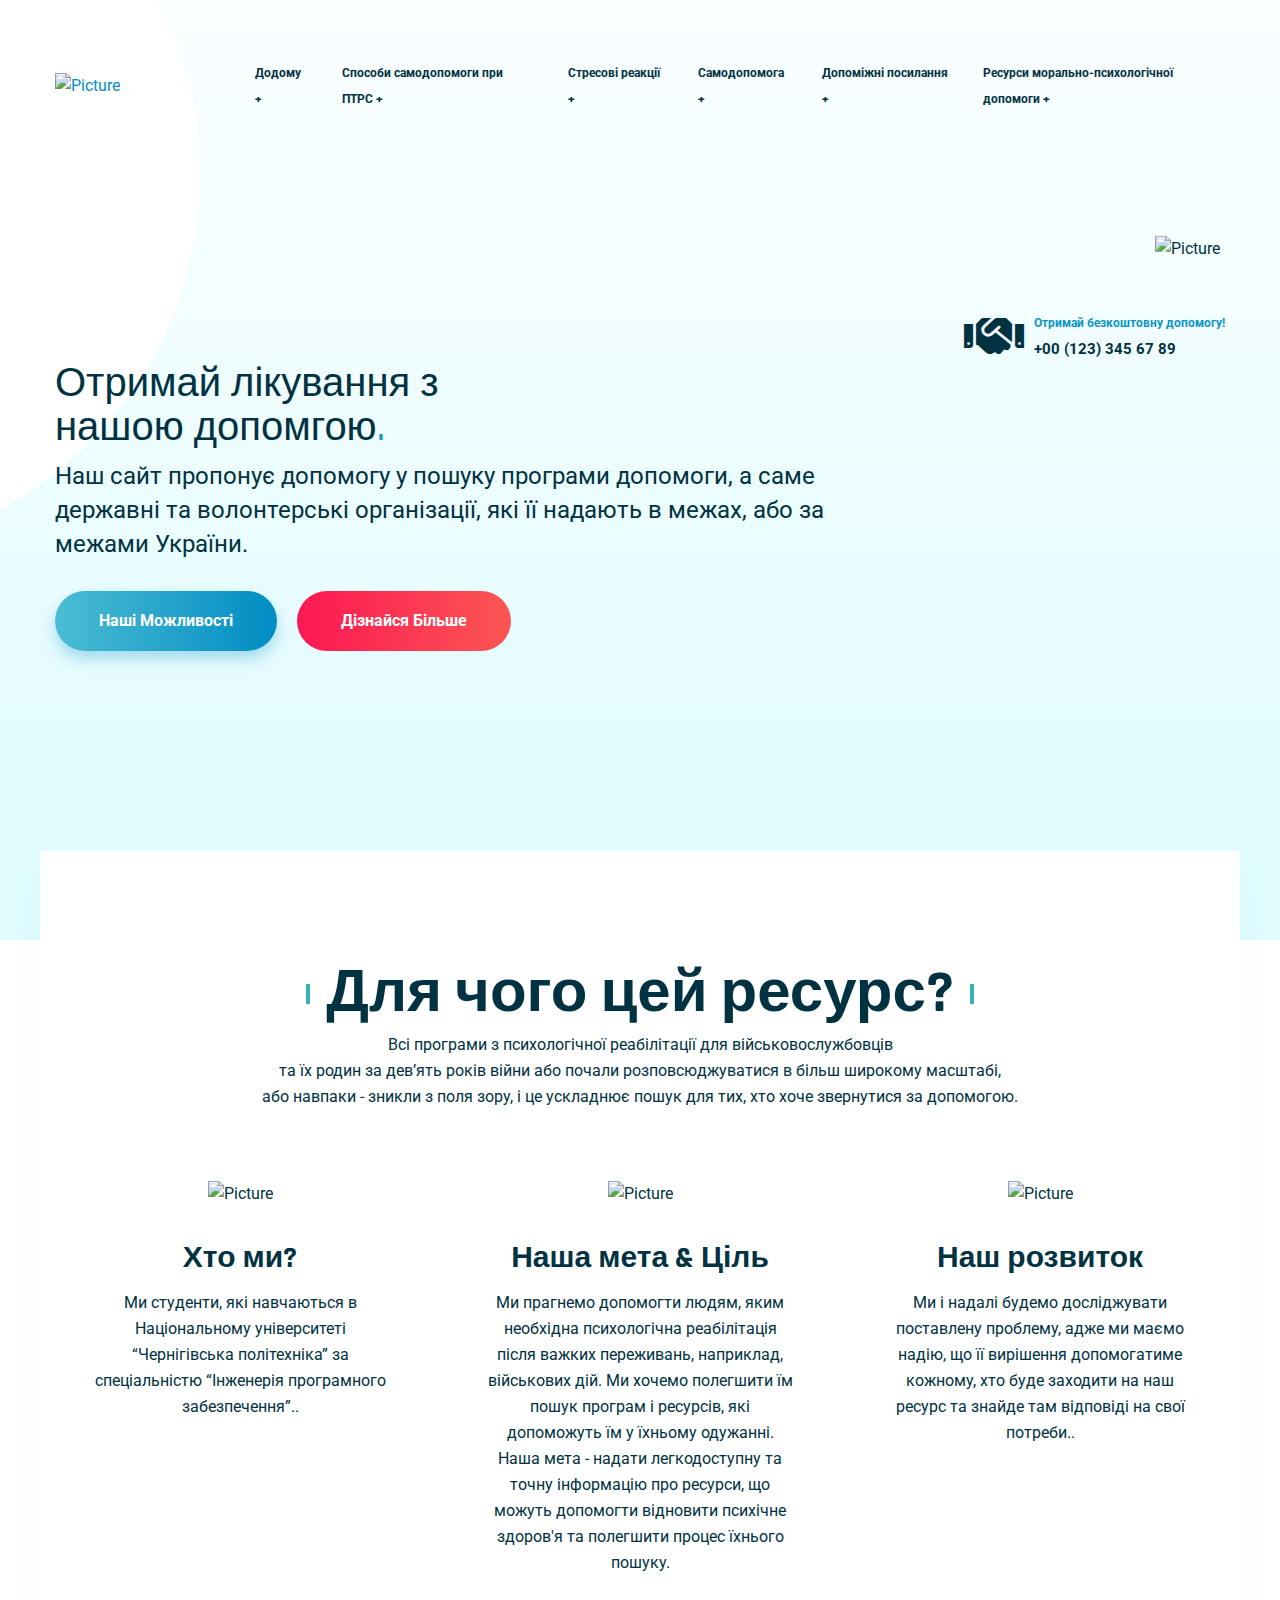
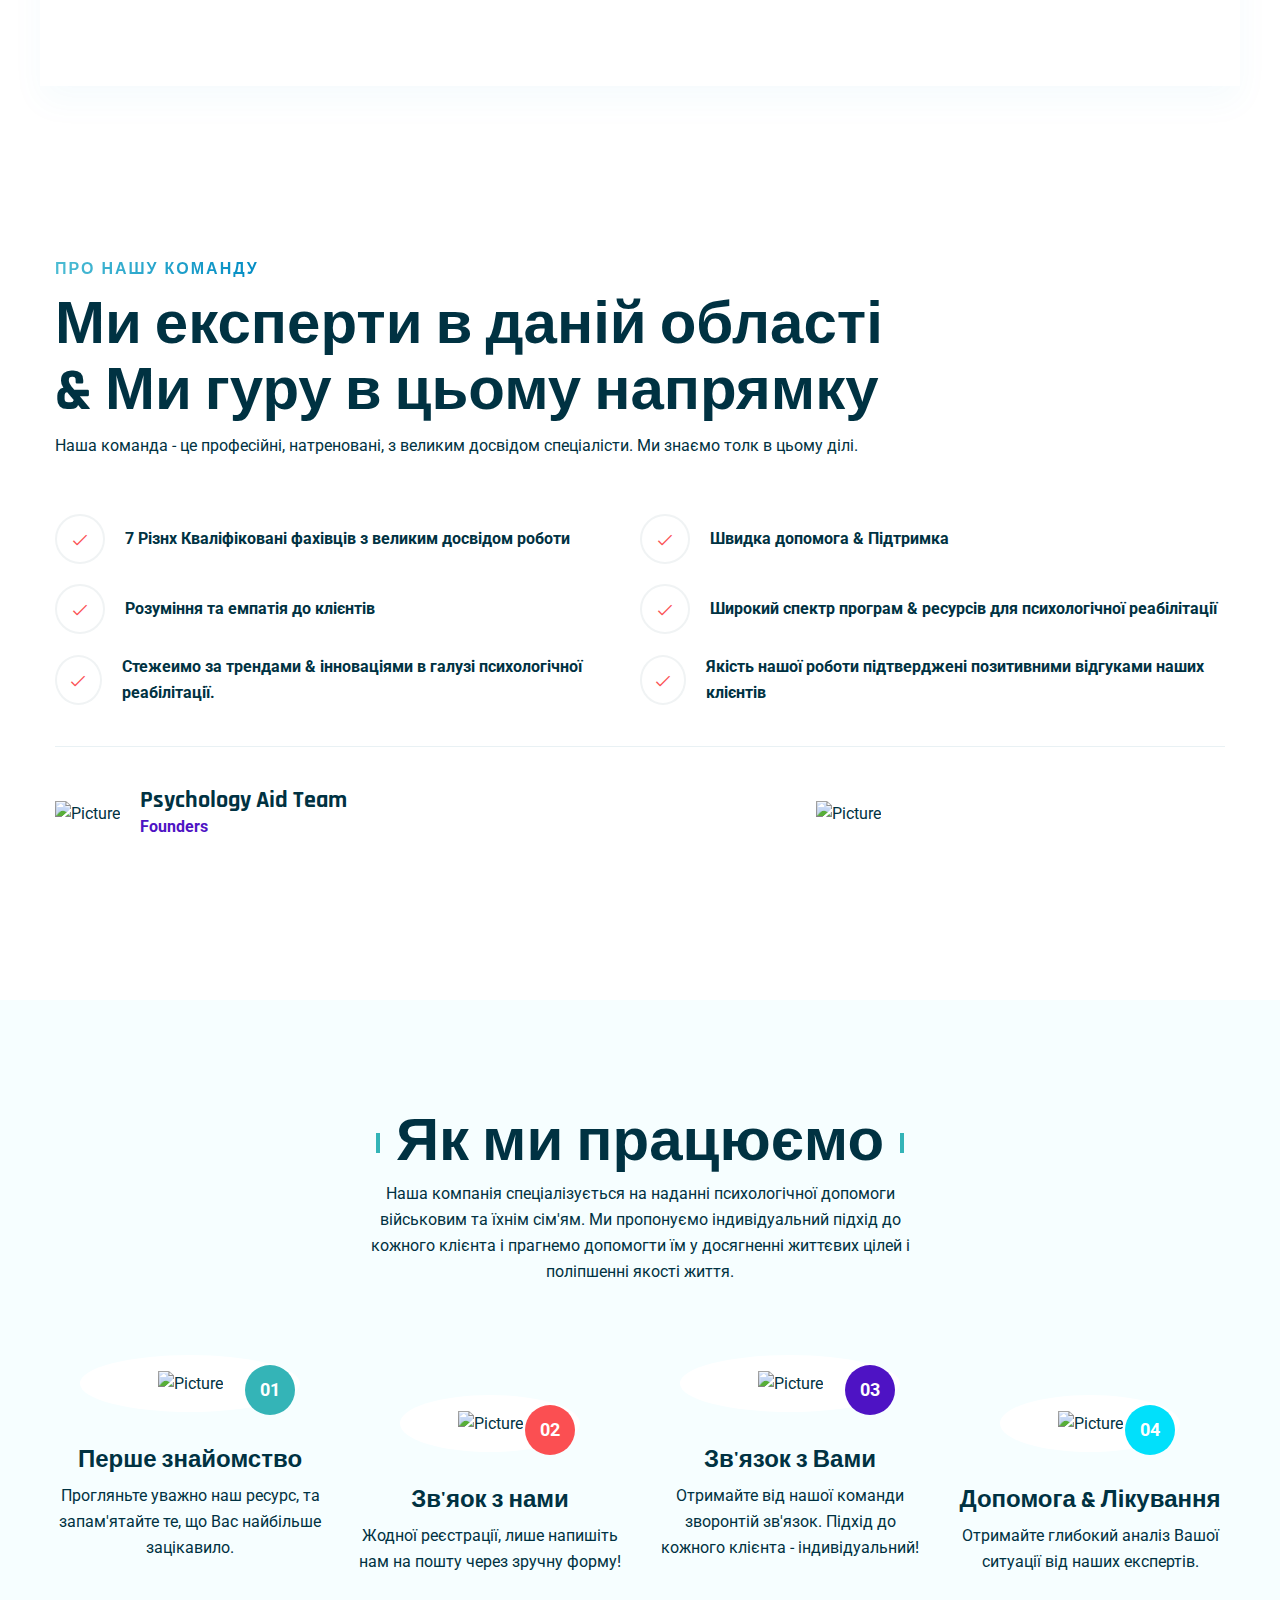
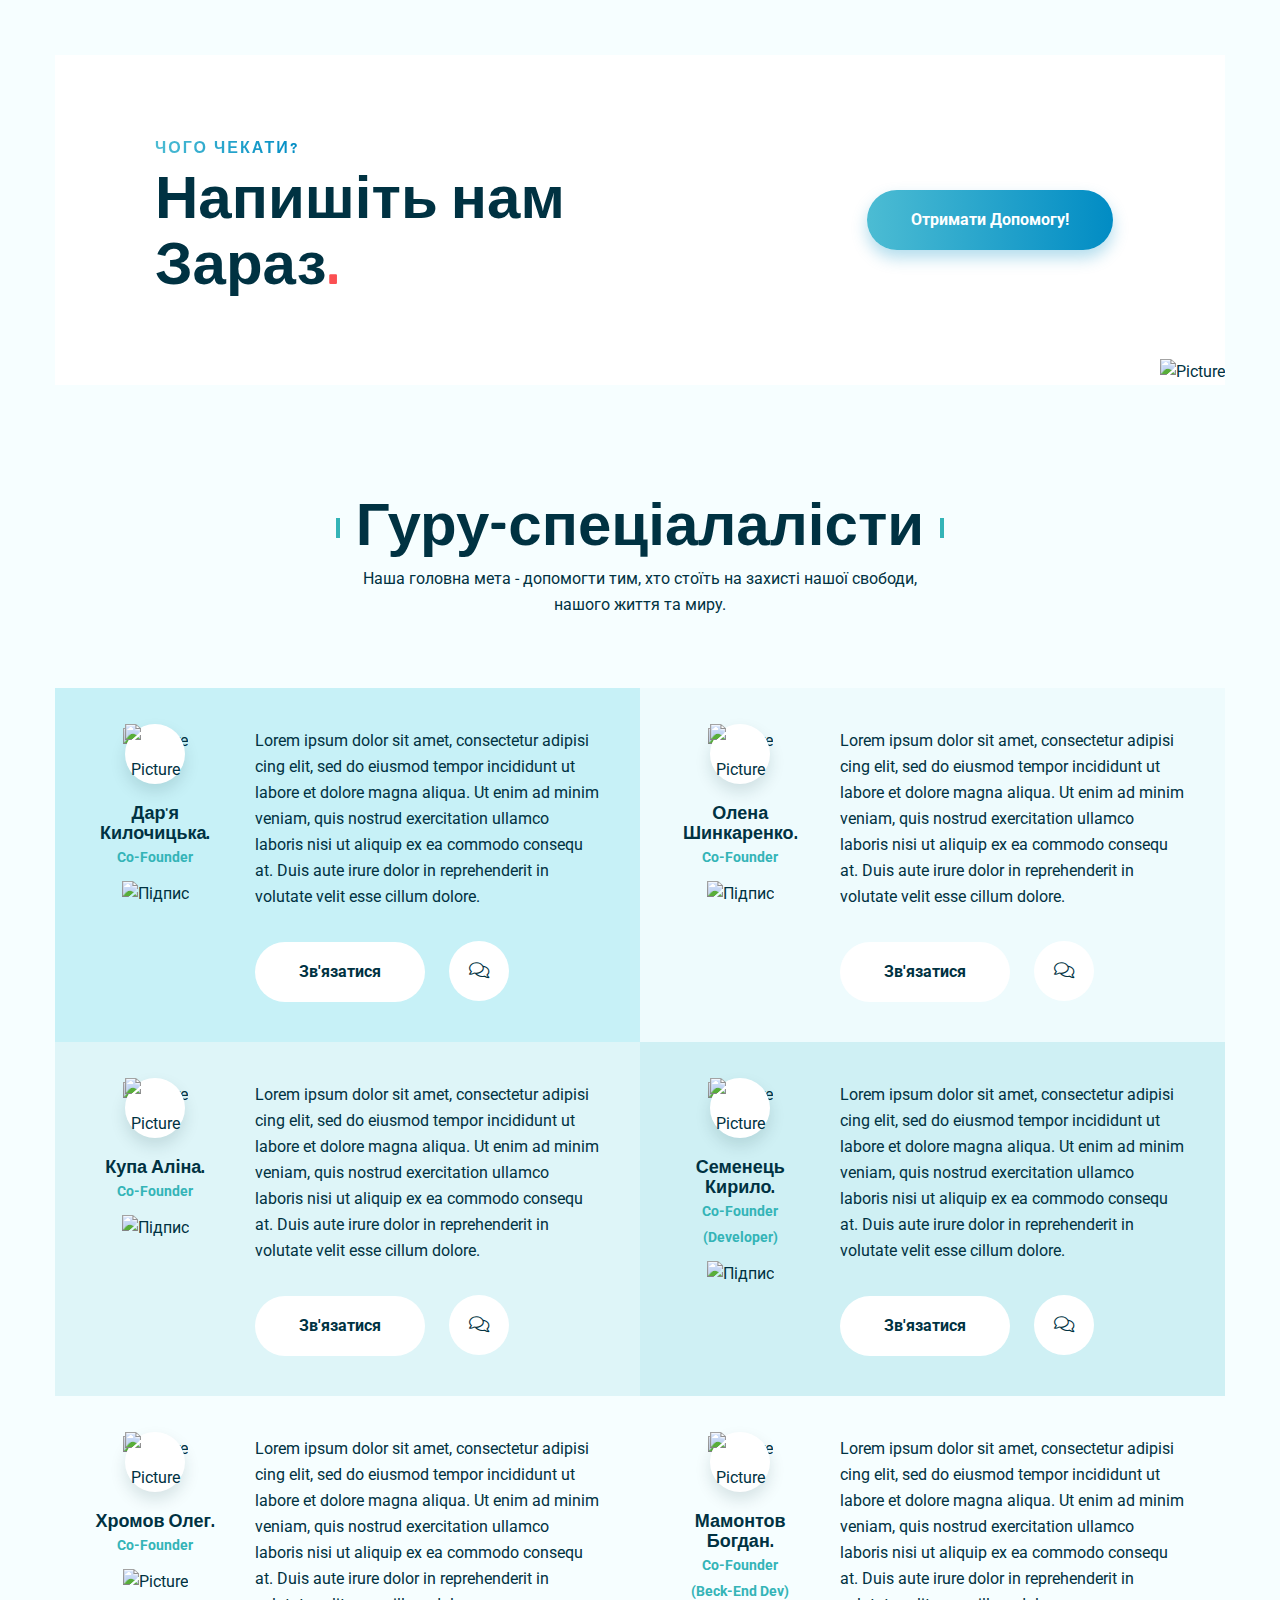
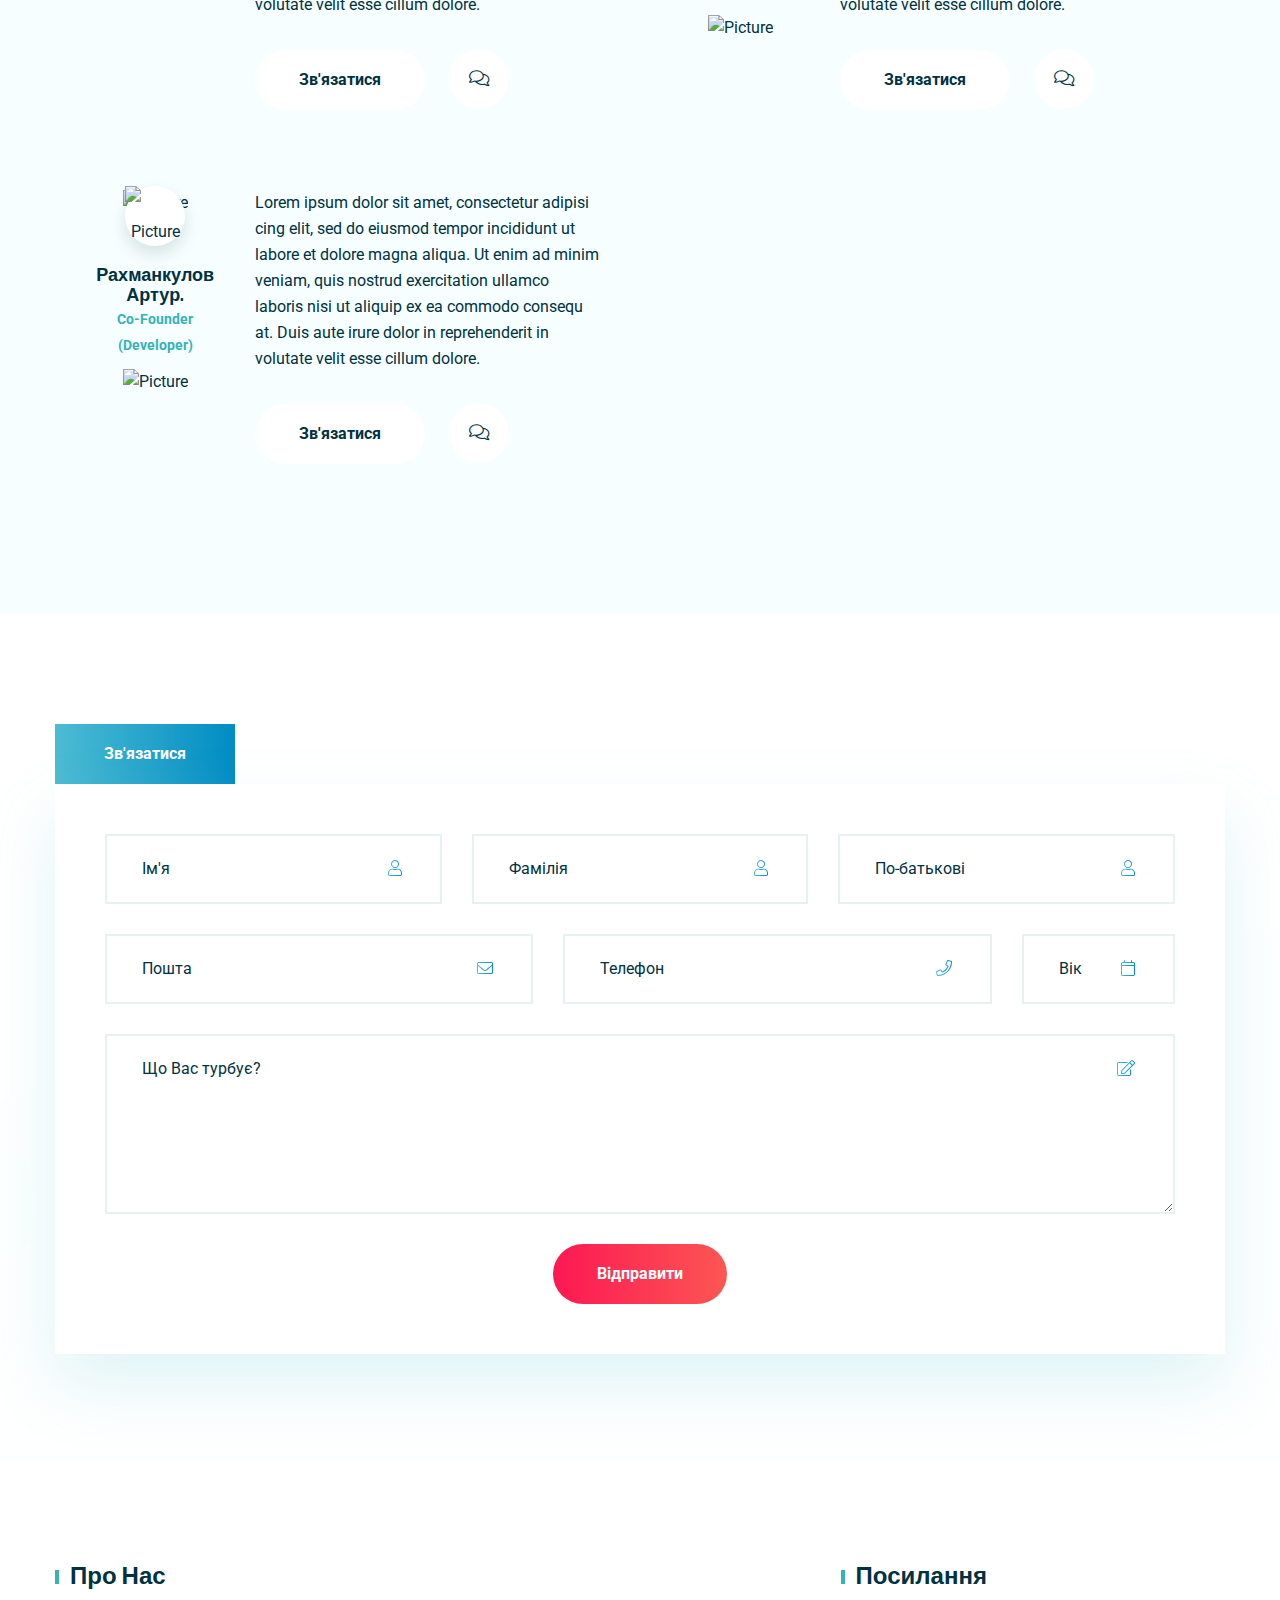
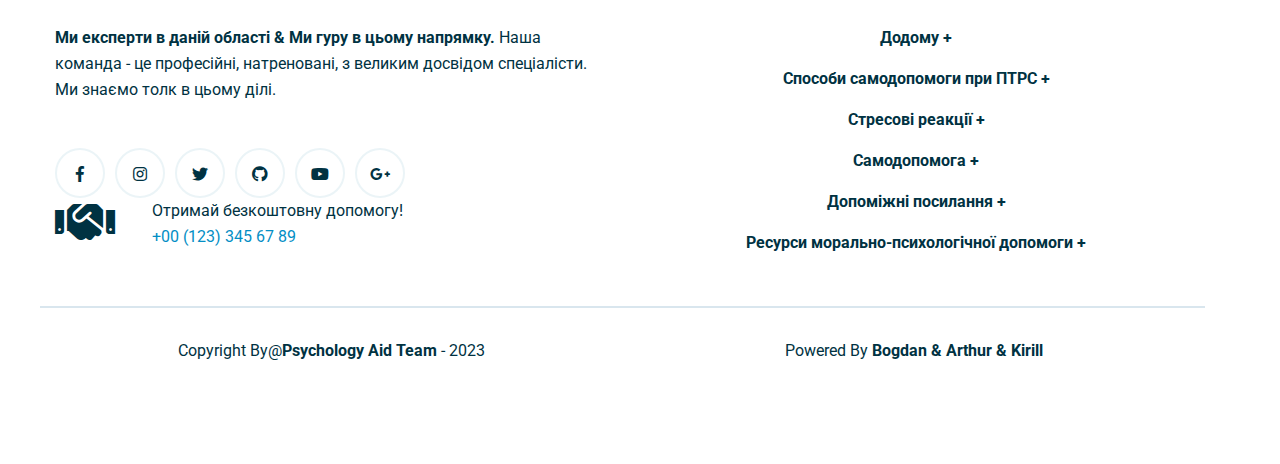
==== index.html @ 33b66aa4 "index.html Main Structure Done, using external js." ====
<!doctype html>
<html class="no-js" lang="en">

<head>

    <!--========= Required meta tags =========-->
    <meta charset="utf-8">
    <meta http-equiv="x-ua-compatible" content="ie=edge">
    <meta name="description" content="">
    <meta name="viewport" content="width=device-width, initial-scale=1, shrink-to-fit=no">

    <!--====== Title ======-->
    <title>Psycho Aid Help - Site</title>

    <!--====== Favicon ======-->
    <link rel="shortcut icon" href="resources/static/images/Logo.png" type="images/x-icon"/>

    <!--====== CSS Here ======-->
    <link rel="stylesheet" href="resources/static/assets/css/bootstrap.min.css">
    <link rel="stylesheet" href="resources/static/assets/css/animate.min.css">
    <link rel="stylesheet" href="resources/static/assets/css/font-awesome.min.css">
    <link rel="stylesheet" href="resources/static/assets/css/lightcase.css">
    <link rel="stylesheet" href="resources/static/assets/css/meanmenu.css">
    <link rel="stylesheet" href="resources/static/assets/css/nice-select.css">
    <link rel="stylesheet" href="resources/static/assets/css/owl.carousel.min.css">
    <link rel="stylesheet" href="resources/static/assets/css/datepicker.min.css">
    <link rel="stylesheet" href="resources/static/assets/css/jquery-ui.min.css">
    <link rel="stylesheet" href="resources/static/assets/css/default.css">
    <link rel="stylesheet" href="resources/static/assets/css/style.css">
    <link rel="stylesheet" href="resources/static/assets/css/responsive.css">

</head>

<body>

<!-- preloader  -->
<div id="preloader">
    <div id="ctn-preloader" class="ctn-preloader">
        <div class="animation-preloader">
            <div class="spinner"></div>
            <div class="txt-loading">
                        <span data-text-preloader="D" class="letters-loading">
                            Д
                        </span>
                <span data-text-preloader="O" class="letters-loading">
                            О
                        </span>
                <span data-text-preloader="P" class="letters-loading">
                            П
                        </span>
                <span data-text-preloader="O" class="letters-loading">
                            О
                        </span>
                <span data-text-preloader="M" class="letters-loading">
                            М
                        </span>
                <span data-text-preloader="O" class="letters-loading">
                            О
                        </span>
                <span data-text-preloader="G" class="letters-loading">
                            Г
                        </span>
                <span data-text-preloader="A" class="letters-loading">
                            А
                        </span>
            </div>
        </div>
        <div class="loader">
            <div class="row">
                <div class="col-3 loader-section section-left">
                    <div class="bg"></div>
                </div>
                <div class="col-3 loader-section section-left">
                    <div class="bg"></div>
                </div>
                <div class="col-3 loader-section section-right">
                    <div class="bg"></div>
                </div>
                <div class="col-3 loader-section section-right">
                    <div class="bg"></div>
                </div>
            </div>
        </div>
    </div>
</div>
<!-- preloader end -->

<!-- header start -->
<header id="sticky-header" class="site-header">
    <div class="container custom-header">
        <div class="row align-items-center">
            <div class="col-xl-2 col-lg-3">
                <a href="index.html" class="site-logo">
                    <img src="resources/static/images/Logo.png" alt="Picture" style="max-width: 140px;">
                </a>
                <div class="mobile-menu"></div>
            </div>
            <div class="col-xl-10 col-lg-10 my-auto">
                <div class="mainmenu">
                    <nav id="mobile-menu" style="font-size: 12px;">
                        <ul>
                            <li>
                                <a href="/CivilEducation/index.html">Додому +</a>
                            </li>
                            <li><a href="#">Способи самодопомоги при ПТРС +</a>
                                <ul class="sub-menu">
                                    <li><a href="#">Фізична стабілізація</a></li>
                                    <li><a href="#">Психологічна стабілізація</a></li>
                                    <li><a href="#">Стабілізаційі техніки</a></li>
                                </ul>
                            </li>
                            <li><a href="#">Стресові реакції +</a>
                                <ul class="sub-menu">
                                    <li><a href="#">Легкі стресові реакції</a></li>
                                    <li><a href="#">Важкі стресові реакції</a></li>
                                </ul>
                            </li>

                            <li><a href="#">Самодопомога +</a>
                                <ul class="sub-menu">
                                    <li><a href="#">Самодопомога при страху</a></li>
                                    <li><a href="#">Самодопомога при тривозі</a></li>
                                    <li><a href="#">Самодопомога при панічному нападі</a></li>
                                    <li><a href="#">Методи відволікання</a></li>
                                    <li><a href="#">Самодопомога при гніві, злості, агресії</a></li>
                                    <li><a href="#">Самодопомога при відчутті провини або сорому</a></li>
                                </ul>
                            </li>
                            <li><a href="#">Допоміжні посилання +</a>
                                <ul class="sub-menu">
                                    <li><a href="#">Слова допомагають</a></li>
                                    <li><a href="https://yakty.com.ua/kohana">Як ти, кохана(ий)? Як підтримувати стосунки на відстані</a></li>
                                    <li><a href="https://yakty.com.ua/brate">Як ти, брате? Допомога через розмову</a></li>
                                    <li><a href="https://courses.prometheus.org.ua/courses/course-v1:Prometheus+BPA101+2022_T2/about?gclid=CjwKCAjwo7iiBhAEEiwAsIxQEVtplBJoZb6yf9cnFkJxps3owggCTYASwsGC-fBAwxS33fzgpDM8zRoCOJQQAvD_BwE">
                                            Базова психологічна допомога в умовах війни</a></li>
                                </ul>
                            </li>

                            <li><a href="#">Ресурси морально-психологічної допомоги +</a>
                                <ul class="sub-menu">
                                    <li><a href="https://chotsrubd.business.site/?fbclid=IwAR03SlFtD90Mz13y0ZIg22bsfQckY0iuRECRnFstSuWN4Uf3e-LzfbXVw2o">
                                        Чернігівський обласний центр комплексної реабіл...</a></li>
                                    <li><a href="https://www.facebook.com/EdiniyVolonterskiyCentrCHe/posts/pfbid02LLBm5QB273bxYK7XqShhBn44RNcjFw1joEjgnzQsqgyQxRsq382fLJLumsh5utz9l?__cft__[0]=AZWzyeEjz7xAO5d1iTnkOxgkW20v0H8o7ien7redmMGLxQZDUWh_lb6TT40xRODczPgclkdWZiI7DqA4YtvVR5KYrarOp2h-2ISbkcoY6N6sNWXURteK5ooUdt6LtcuElFI&__tn__=%2CO%2CP-R">
                                        Єдиний Волонтерський Центр. Чернігів</a></li>
                                </ul>
                            </li>
                        </ul>
                    </nav>
                </div>
            </div>

        </div>
    </div>
</header>
<!-- header end -->

<!-- Hero area start -->
<section class="hero-area bg_img" data-background="resources/static/images/background01.jpg">
    <div class="container">
        <div class="row">
            <div class="col-sm-12 d-none d-xl-block">
                <div class="header-top-info d-flex align-items-center">
                    <div class="icon">
                        <i class="fas fa-handshake fa-3x"></i>
                    </div>
                    <div class="content">
                        <p>Отримай безкоштовну допомогу!</p>
                        <a href="tel:987876875865">+00 (123) 345 67 89</a>
                    </div>
                </div>
            </div>
            <div class="col-lg-8">
                <div class="hero-content">
                    <h1>Отримай лікування з <br>
                        нашою допомгою<span>.</span>
                    </h1>
                    <p>Наш сайт пропонує допомогу у пошуку програми допомоги, а саме <br>
                        державні та волонтерські організації, які її надають в межах, або за <br>
                        межами України.</p>
                    <div class="hero-buttons">
                        <a href="service-details.html" class="site-btn">Наші можливості</a>
                        <a href="about.html" class="site-btn red">Дізнайся більше</a>
                    </div>
                </div>
            </div>

        </div>
    </div>
    <div class="hero-ilustration-shape">
        <img src="assets/images/ilustration/ilustration-1.png" alt="Picture">
    </div>
</section>
<!-- Hero area end -->

<!-- feature area start -->
<section class="feature-area pb-120">
    <div class="container feature-container">
        <div class="row justify-content-center">
            <div class="col-lg-8 col-md-8 col-sm-10 text-center">
                <div class="section-heading mb-70">
                    <h2 class="section-title shape">Для чого цей ресурс?</h2>
                    <p>
                        Всі програми з психологічної реабілітації для військовослужбовців<br>
                        та їх родин за дев’ять років війни або почали розповсюджуватися в більш широкому масштабі,<br>
                        або навпаки - зникли з поля зору, і це ускладнює пошук для тих, хто хоче звернутися за допомогою.
                    </p>

                </div>
            </div>
        </div>
        <div class="row justify-content-center mt-none-50">
            <div class="col-xl-4 col-lg-6 col-md-6 col-sm-8 mt-50 text-center">
                <div class="single-feature-box">
                    <div class="icon">
                        <img src="assets/images/icons/feature-icon-01.png" alt="Picture">
                    </div>
                    <div class="content">
                        <h3 class="title">Хто ми?</h3>
                        <p>Ми студенти, які навчаються в Національному університеті “Чернігівська політехніка” за спеціальністю “Інженерія програмного забезпечення”..</p>
                    </div>
                </div>
            </div>
            <div class="col-xl-4 col-lg-6 col-md-6 col-sm-8 mt-50 text-center">
                <div class="single-feature-box">
                    <div class="icon">
                        <img src="assets/images/icons/feature-icon-02.png" alt="Picture">
                    </div>
                    <div class="content">
                        <h3 class="title">Наша мета &amp; Ціль</h3>
                        <p>Ми прагнемо допомогти людям, яким необхідна психологічна реабілітація після важких переживань,
                            наприклад, військових дій. Ми хочемо полегшити їм пошук програм і ресурсів,
                            які допоможуть їм у їхньому одужанні. Наша мета - надати легкодоступну та точну інформацію про ресурси,
                            що можуть допомогти відновити психічне здоров'я та полегшити процес їхнього пошуку.</p>
                    </div>
                </div>
            </div>
            <div class="col-xl-4 col-lg-6 col-md-6 col-sm-8 mt-50 text-center">
                <div class="single-feature-box">
                    <div class="icon">
                        <img src="assets/images/icons/feature-icon-03.png" alt="Picture">
                    </div>
                    <div class="content">
                        <h3 class="title">Наш розвиток</h3>
                        <p>Ми і надалі будемо досліджувати поставлену проблему,
                            адже ми маємо надію, що її вирішення допомогатиме кожному,
                            хто буде заходити на наш ресурс та знайде там відповіді на свої потреби..</p>
                    </div>
                </div>
            </div>
        </div>
    </div>
</section>
<!-- feature area end -->

<!-- about area start -->
<section class="about-area pb-160">
    <div class="container">
        <div class="row">
            <div class="col-lg-12">
                <div class="about-content mt-50">
                    <div class="section-heading mb-55">
                        <h3 class="sub-title">Про нашу команду</h3>
                        <h2 class="section-title">Ми експерти в даній області <br> &amp; Ми гуру в цьому напрямку</h2>
                        <p>Наша команда - це професійні, натреновані, з великим досвідом спеціалісти.
                            Ми знаємо толк в цьому ділі.</p>
                    </div>
                    <div class="about-list mt-none-20">
                        <div class="single-item d-flex align-items-center mt-20">
                            <div class="icon">
                                <i class="fal fa-check"></i>
                            </div>
                            <span>7 Різнх Кваліфіковані фахівців з великим досвідом роботи</span>
                        </div>
                        <div class="single-item d-flex align-items-center mt-20">
                            <div class="icon">
                                <i class="fal fa-check"></i>
                            </div>
                            <span>Швидка допомога &amp; Підтримка</span>
                        </div>
                        <div class="single-item d-flex align-items-center mt-20">
                            <div class="icon">
                                <i class="fal fa-check"></i>
                            </div>
                            <span>Розуміння та емпатія до клієнтів</span>
                        </div>
                        <div class="single-item d-flex align-items-center mt-20">
                            <div class="icon">
                                <i class="fal fa-check"></i>
                            </div>
                            <span>Широкий спектр програм  &amp; ресурсів для психологічної реабілітації</span>
                        </div>
                        <div class="single-item d-flex align-items-center mt-20">
                            <div class="icon">
                                <i class="fal fa-check"></i>
                            </div>
                            <span>Стежеимо за трендами &amp; інноваціями в галузі психологічної реабілітації.</span>
                        </div>
                        <div class="single-item d-flex align-items-center mt-20">
                            <div class="icon">
                                <i class="fal fa-check"></i>
                            </div>
                            <span>Якість нашої роботи підтверджені позитивними відгуками наших клієнтів</span>
                        </div>
                    </div>
                    <div class="about-founder d-flex align-items-center">
                        <div class="founder-detals d-flex align-items-center">
                            <div class="thumb">
                                <img src="assets/images/about/authore.png" alt="Picture">
                            </div>
                            <div class="content">
                                <h4 class="name">Psychology Aid Team</h4>
                                <span class="designation">Founders</span>
                            </div>
                        </div>
                        <div class="founder-signature">
                            <img src="assets/images/about/signature.png" alt="Picture">
                        </div>
                    </div>
                </div>
            </div>
        </div>
    </div>
</section>
<!-- about area end -->

<!-- department area start -->
<section class="department-area bg-2 pt-110 pb-110">
    <div class="container">
        <div class="row justify-content-center">
            <div class="col-lg-6 col-md-8 text-center">
                <div class="section-heading mb-70">
                    <h2 class="section-title shape">Як ми працюємо</h2>
                    <p>Наша компанія спеціалізується на наданні психологічної допомоги військовим та їхнім сім'ям.
                        Ми пропонуємо індивідуальний підхід до кожного клієнта і прагнемо допомогти їм у досягненні життєвих цілей
                        і поліпшенні якості життя.</p>
                </div>
            </div>
        </div>
        <div class="row mt-none-50">
            <div class="col-xl-3 col-lg-6 col-md-6 mt-50 text-center">
                <div class="single-department">
                    <div class="thumb">
                        <img src="assets/images/team/department-01.png" alt="Picture">
                        <span class="count bg-1">01</span>
                    </div>
                    <div class="content">
                        <h4 class="title">Перше знайомство</h4>
                        <p>Прогляньте уважно наш ресурс, та запам'ятайте те, що Вас найбільше зацікавило.</p>
                    </div>
                </div>
            </div>
            <div class="col-xl-3 col-lg-6 col-md-6 mt-50 text-center">
                <div class="single-department small-box">
                    <div class="thumb">
                        <img src="assets/images/team/department-02.png" alt="Picture">
                        <span class="count bg-2">02</span>
                    </div>
                    <div class="content">
                        <h4 class="title">Зв'яок з нами</h4>
                        <p>Жодної реєстрації, лише напишіть нам на пошту через зручну форму!</p>
                    </div>
                </div>
            </div>
            <div class="col-xl-3 col-lg-6 col-md-6 mt-50 text-center">
                <div class="single-department">
                    <div class="thumb">
                        <img src="assets/images/team/department-03.png" alt="Picture">
                        <span class="count bg-3">03</span>
                    </div>
                    <div class="content">
                        <h4 class="title">Зв'язок з Вами</h4>
                        <p>Отримайте від нашої команди зворонтій зв'язок. Підхід до кожного клієнта - індивідуальний!</p>
                    </div>
                </div>
            </div>
            <div class="col-xl-3 col-lg-6 col-md-6 mt-50 text-center">
                <div class="single-department small-box">
                    <div class="thumb">
                        <img src="assets/images/team/department-04.png" alt="Picture">
                        <span class="count bg-4">04</span>
                    </div>
                    <div class="content">
                        <h4 class="title">Допомога &amp; Лікування</h4>
                        <p>Отримайте глибокий аналіз Вашої ситуації від наших експертів.</p>
                    </div>
                </div>
            </div>
        </div>
        <div class="row">
            <div class="col-lg-12">
                <div class="appointment-box mt-80">
                    <div class="row">
                        <div class="col-xl-7 col-lg-10">
                            <div class="section-heading">
                                <h4 class="sub-title">Чого чекати?</h4>
                                <h2 class="section-title">Напишіть нам <br> Зараз<span>.</span></h2>
                            </div>
                        </div>
                        <div class="col-xl-4 col-lg-6 my-auto text-right">
                            <a href="###CONTACT###" class="site-btn">Отримати допомогу!</a>
                        </div>
                    </div>
                    <div class="appointment-ilustration">
                        <img src="assets/images/ilustration/ilustration-2.png" alt="Picture">
                    </div>
                </div>
            </div>
        </div>
    </div>
</section>
<!-- department area end -->

<!-- our-expert area start -->
<section class="our-expert-area bg-2 pb-110">
    <div class="container">
        <div class="row justify-content-center">
            <div class="col-lg-6 col-md-8 text-center">
                <div class="section-heading mb-70">
                    <h2 class="section-title shape">Гуру-спеціалалісти</h2>
                    <p>Наша головна мета - допомогти тим, хто стоїть на захисті нашої свободи, нашого життя та миру.</p>
                </div>
            </div>
        </div>
        <div class="row no-gutters expert-box-wrap">
            <div class="col-xl-6 col-lg-12">
                <div class="single-expert-box">
                    <div class="expert-box-left">
                        <div class="thumb">
                            <img src="" alt="Picture">
                            <span class="icon"><img src="assets/images/icons/icon-tablate.png" alt="Picture"></span>
                        </div>
                        <div class="content">
                            <h5 class="name">Дар'я Килочицька.</h5>
                            <span class="designation">Co-Founder</span>
                            <img src="#" alt="Підпис" class="signature">
                        </div>
                    </div>
                    <div class="expert-box-right">
                        <div class="content">
                            <p>Lorem ipsum dolor sit amet, consectetur adipisi cing elit, sed do eiusmod tempor
                                incididunt ut labore et dolore magna aliqua. Ut enim ad minim veniam, quis nostrud
                                exercitation ullamco laboris nisi ut aliquip ex ea commodo consequ at. Duis aute irure
                                dolor in reprehenderit in volutate velit esse cillum dolore.</p>
                            <div class="expert-box-buttons">
                                <a href="contact.html" class="site-btn white">Зв'язатися</a>
                                <span class="comments-btn"><i class="fal fa-comments"></i></span>
                            </div>
                        </div>
                    </div>
                </div>
            </div>
            <div class="col-xl-6 col-lg-12">
                <div class="single-expert-box">
                    <div class="expert-box-left">
                        <div class="thumb">
                            <img src="assets/images/team/team-2.jpg" alt="Picture">
                            <span class="icon"><img src="assets/images/icons/icon-tablate.png" alt="Picture"></span>
                        </div>
                        <div class="content">
                            <h5 class="name">Олена Шинкаренко.</h5>
                            <span class="designation">Co-Founder</span>
                            <img src="" alt="Підпис" class="signature">
                        </div>
                    </div>
                    <div class="expert-box-right">
                        <div class="content">
                            <p>Lorem ipsum dolor sit amet, consectetur adipisi cing elit, sed do eiusmod tempor
                                incididunt ut labore et dolore magna aliqua. Ut enim ad minim veniam, quis nostrud
                                exercitation ullamco laboris nisi ut aliquip ex ea commodo consequ at. Duis aute irure
                                dolor in reprehenderit in volutate velit esse cillum dolore.</p>
                            <div class="expert-box-buttons">
                                <a href="contact.html" class="site-btn white">Зв'язатися</a>
                                <span class="comments-btn"><i class="fal fa-comments"></i></span>
                            </div>
                        </div>
                    </div>
                </div>
            </div>
            <div class="col-xl-6 col-lg-12">
                <div class="single-expert-box">
                    <div class="expert-box-left">
                        <div class="thumb">
                            <img src="assets/images/team/team-4.jpg" alt="Picture">
                            <span class="icon"><img src="assets/images/icons/icon-tablate.png" alt="Picture"></span>
                        </div>
                        <div class="content">
                            <h5 class="name">Купа Аліна.</h5>
                            <span class="designation">Co-Founder</span>
                            <img src="" alt="Підпис" class="signature">
                        </div>
                    </div>
                    <div class="expert-box-right">
                        <div class="content">
                            <p>Lorem ipsum dolor sit amet, consectetur adipisi cing elit, sed do eiusmod tempor
                                incididunt ut labore et dolore magna aliqua. Ut enim ad minim veniam, quis nostrud
                                exercitation ullamco laboris nisi ut aliquip ex ea commodo consequ at. Duis aute irure
                                dolor in reprehenderit in volutate velit esse cillum dolore.</p>
                            <div class="expert-box-buttons">
                                <a href="contact.html" class="site-btn white">Зв'язатися</a>
                                <span class="comments-btn"><i class="fal fa-comments"></i></span>
                            </div>
                        </div>
                    </div>
                </div>
            </div>
            <div class="col-xl-6 col-lg-12">
                <div class="single-expert-box">
                    <div class="expert-box-left">
                        <div class="thumb">
                            <img src="assets/images/team/team-3.jpg" alt="Picture">
                            <span class="icon"><img src="assets/images/icons/icon-tablate.png" alt="Picture"></span>
                        </div>
                        <div class="content">
                            <h5 class="name">Семенець Кирило.</h5>
                            <span class="designation">Co-Founder (Developer)</span>
                            <img src="" alt="Підпис" class="signature">
                        </div>
                    </div>
                    <div class="expert-box-right">
                        <div class="content">
                            <p>Lorem ipsum dolor sit amet, consectetur adipisi cing elit, sed do eiusmod tempor
                                incididunt ut labore et dolore magna aliqua. Ut enim ad minim veniam, quis nostrud
                                exercitation ullamco laboris nisi ut aliquip ex ea commodo consequ at. Duis aute irure
                                dolor in reprehenderit in volutate velit esse cillum dolore.</p>
                            <div class="expert-box-buttons">
                                <a href="contact.html" class="site-btn white">Зв'язатися</a>
                                <span class="comments-btn"><i class="fal fa-comments"></i></span>
                            </div>
                        </div>
                    </div>
                </div>
            </div>
            <div class="col-xl-6 col-lg-12">
                <div class="single-expert-box">
                    <div class="expert-box-left">
                        <div class="thumb">
                            <img src="assets/images/team/team-4.jpg" alt="Picture">
                            <span class="icon"><img src="assets/images/icons/icon-tablate.png" alt="Picture"></span>
                        </div>
                        <div class="content">
                            <h5 class="name">Хромов Олег.</h5>
                            <span class="designation">Co-Founder</span>
                            <img src="assets/images/team/signature.png" alt="Picture" class="signature">
                        </div>
                    </div>
                    <div class="expert-box-right">
                        <div class="content">
                            <p>Lorem ipsum dolor sit amet, consectetur adipisi cing elit, sed do eiusmod tempor
                                incididunt ut labore et dolore magna aliqua. Ut enim ad minim veniam, quis nostrud
                                exercitation ullamco laboris nisi ut aliquip ex ea commodo consequ at. Duis aute irure
                                dolor in reprehenderit in volutate velit esse cillum dolore.</p>
                            <div class="expert-box-buttons">
                                <a href="contact.html" class="site-btn white">Зв'язатися</a>
                                <span class="comments-btn"><i class="fal fa-comments"></i></span>
                            </div>
                        </div>
                    </div>
                </div>
            </div>
            <div class="col-xl-6 col-lg-12">
                <div class="single-expert-box">
                    <div class="expert-box-left">
                        <div class="thumb">
                            <img src="assets/images/team/team-4.jpg" alt="Picture">
                            <span class="icon"><img src="assets/images/icons/icon-tablate.png" alt="Picture"></span>
                        </div>
                        <div class="content">
                            <h5 class="name">Мамонтов Богдан.</h5>
                            <span class="designation">Co-Founder (Beck-End Dev)</span>
                            <img src="assets/images/team/signature.png" alt="Picture" class="signature">
                        </div>
                    </div>
                    <div class="expert-box-right">
                        <div class="content">
                            <p>Lorem ipsum dolor sit amet, consectetur adipisi cing elit, sed do eiusmod tempor
                                incididunt ut labore et dolore magna aliqua. Ut enim ad minim veniam, quis nostrud
                                exercitation ullamco laboris nisi ut aliquip ex ea commodo consequ at. Duis aute irure
                                dolor in reprehenderit in volutate velit esse cillum dolore.</p>
                            <div class="expert-box-buttons">
                                <a href="contact.html" class="site-btn white">Зв'язатися</a>
                                <span class="comments-btn"><i class="fal fa-comments"></i></span>
                            </div>
                        </div>
                    </div>
                </div>
            </div>
            <div class="col-xl-6 col-lg-12">
                <div class="single-expert-box">
                    <div class="expert-box-left">
                        <div class="thumb">
                            <img src="assets/images/team/team-4.jpg" alt="Picture">
                            <span class="icon"><img src="assets/images/icons/icon-tablate.png" alt="Picture"></span>
                        </div>
                        <div class="content">
                            <h5 class="name">Рахманкулов Артур.</h5>
                            <span class="designation">Co-Founder (Developer)</span>
                            <img src="assets/images/team/signature.png" alt="Picture" class="signature">
                        </div>
                    </div>
                    <div class="expert-box-right">
                        <div class="content">
                            <p>Lorem ipsum dolor sit amet, consectetur adipisi cing elit, sed do eiusmod tempor
                                incididunt ut labore et dolore magna aliqua. Ut enim ad minim veniam, quis nostrud
                                exercitation ullamco laboris nisi ut aliquip ex ea commodo consequ at. Duis aute irure
                                dolor in reprehenderit in volutate velit esse cillum dolore.</p>
                            <div class="expert-box-buttons">
                                <a href="contact.html" class="site-btn white">Зв'язатися</a>
                                <span class="comments-btn"><i class="fal fa-comments"></i></span>
                            </div>
                        </div>
                    </div>
                </div>
            </div>
        </div>
    </div>
</section>
<!-- our-expert area end -->

<!-- contact area start -->
<div class="contact-area pt-110 pb-110 bg_img" data-overlay="94" data-background="resources/static/images/background01.jpg">
    <div class="container">
        <div class="row">
            <div class="col-lg-12">
                <div class="contact-buttons">
                    <div class="nav text-center" id="myTab" role="tablist">
                            <a class="nav-link active show" id="appointment-tab" data-toggle="tab" href="#appointment"
                               role="tab"
                               aria-controls="appointment" aria-selected="true">Зв'язатися</a>
                    </div>
                </div>
                <div class="row">
                    <div class="col-lg-12">
                        <div class="tab-content" id="myTabContent">
                            <div class="tab-pane fade active show" id="appointment" role="tabpanel"
                                 aria-labelledby="appointment-tab">
                                <div class="contact-form">
                                    <form action="index.html">
                                        <div class="row">
                                            <div class="col-lg-4">
                                                <div class="form-group">
                                                    <input type="text" placeholder="Ім'я">
                                                    <span class="icon"><i class="fal fa-user"></i></span>
                                                </div>
                                            </div>
                                            <div class="col-lg-4">
                                                <div class="form-group">
                                                    <input type="text" placeholder="Фамілія">
                                                    <span class="icon"><i class="fal fa-user"></i></span>
                                                </div>
                                            </div>
                                            <div class="col-lg-4">
                                                <div class="form-group">
                                                    <input type="text" placeholder="По-батькові">
                                                    <span class="icon"><i class="fal fa-user"></i></span>
                                                </div>
                                            </div>
                                        </div>
                                        <div class="row">
                                            <div class="col-lg-5">
                                                <div class="form-group">
                                                    <input type="email" placeholder="Пошта">
                                                    <span class="icon"><i class="fal fa-envelope"></i></span>
                                                </div>
                                            </div>
                                            <div class="col-lg-5">
                                                <div class="form-group">
                                                    <input type="tel" placeholder="Телефон">
                                                    <span class="icon"><i class="fal fa-phone"></i></span>
                                                </div>
                                            </div>
                                            <div class="col-lg-2">
                                                <div class="form-group">
                                                    <input type="text" placeholder="Вік">
                                                    <span class="icon"><i class="fal fa-calendar"></i></span>
                                                </div>
                                            </div>
                                        </div>
                                        <div class="row">
                                            <div class="col-lg-12">
                                                <div class="form-group">
                                                    <textarea placeholder="Що Вас турбує?"></textarea>
                                                    <span class="icon"><i class="fal fa-edit"></i></span>
                                                </div>
                                            </div>
                                        </div>
                                        <div class="row justify-content-center">
                                            <div class="col-lg-4 text-center">
                                                <a href="contact.html" class="site-btn red">Відправити</a>
                                            </div>
                                        </div>
                                    </form>
                                </div>
                            </div>
                        </div>
                    </div>
                </div>
            </div>
        </div>
    </div>
</div>
<!-- contact area end -->

<!-- footer start -->
<footer class="site-footer pt-100 pb-80">
    <div class="container">
        <div class="row">
            <div class="col-xl-12 col-lg-12 pr-50">
                <div class="row">
                    <div class="col-6">
                        <div class="footer-widget">
                            <h4 class="widget-title">Про Нас</h4>
                            <p><span class="font-weight-bold">Ми експерти в даній області &amp; Ми гуру в цьому напрямку.</span>
                            Наша команда - це професійні, натреновані, з великим досвідом спеціалісти.
                                Ми знаємо толк в цьому ділі.</p>
                            <div class="social-links">
                                <a href="#"><i class="fab fa-facebook-f"></i></a>
                                <a href="#"><i class="fab fa-instagram"></i></a>
                                <a href="#"><i class="fab fa-twitter"></i></a>
                                <a href="#"><i class="fab fa-github"></i></a>
                                <a href="#"><i class="fab fa-youtube"></i></a>
                                <a href="#"><i class="fab fa-google-plus-g"></i></a>
                            </div>

                                <div class="row">
                                    <div class="icon col">
                                        <i class="fas fa-handshake fa-3x"></i>
                                    </div>
                                    <div class="content col-10">
                                        <p>Отримай безкоштовну допомогу!</p>
                                        <a href="tel:987876875865">+00 (123) 345 67 89</a>
                                    </div>
                                </div>

                        </div>
                    </div>
                    <div class="col-6 text-center">
                        <div class="footer-widget">
                            <h4 class="widget-title">Посилання</h4>
                            <div class="row">
                                <div class="col-12 pr-10">
                                    <ul>
                                        <li><a href="index.html">
                                            Додому +</a></li>
                                        <li><a href="about.html">Способи самодопомоги при ПТРС +</a></li>
                                        <li><a href="services.html">Стресові реакції +</a></li>
                                        <li><a href="gallery.html">Самодопомога +
                                        </a></li>
                                        <li><a href="#0">Допоміжні посилання +</a></li>
                                        <li><a href="contact.html">Ресурси морально-психологічної допомоги +</a></li>
                                    </ul>
                                </div>
                            </div>
                        </div>
                    </div>
                </div>
                <div class="row">
                    <div class="col-lg-12">
                        <div class="copyright-text row">
                            <p class="col-6">Copyright By@<span>Psychology Aid Team</span> - 2023</p>
                            <p class="col-6">Powered By <span>Bogdan &amp; Arthur &amp; Kirill</span></p>
                        </div>
                    </div>
                </div>
            </div>
        </div>
    </div>
</footer>
<!-- footer end -->

<!--========= ALL JS FORM ../assets/js Here =========-->
<script src="resources/static/assets/js/jquery-2.2.4.min.js"></script>
<script src="resources/static/assets/js/bootstrap.min.js"></script>
<script src="resources/static/assets/js/counterup.min.js"></script>
<script src="resources/static/assets/js/datepicker.min.js"></script>
<script src="resources/static/assets/js/datepicker.en.js"></script>
<script src="resources/static/assets/js/jquery-ui.min.js"></script>
<script src="resources/static/assets/js/jquery.nice-select.min.js"></script>
<script src="resources/static/assets/js/lightcase.js"></script>
<script src="resources/static/assets/js/owl.carousel.min.js"></script>
<script src="resources/static/assets/js/jquery.meanmenu.min.js"></script>
<script src="resources/static/assets/js/imagesloaded.pkgd.min.js"></script>
<script src="resources/static/assets/js/isotope.pkgd.min.js"></script>
<script src="resources/static/assets/js/wow.min.js"></script>
<script src="resources/static/assets/js/waypoint.js"></script>
<script src="resources/static/assets/js/main.js"></script>
</body>

</html>
---- resources/static/assets/css/lightcase.css ----
/**
 * Lightcase - jQuery Plugin
 * The smart and flexible Lightbox Plugin.
 *
 * @author		Cornel Boppart <cornel@bopp-art.com>
 * @copyright	Author
 *
 * @version		2.5.0 (11/03/2018)
 */
/**
 * Lightcase settings
 *
 * Note: Override default settings for your project without touching this source code by simply
 * defining those variables within a SASS map called '$lightcase-custom'.
 *
 * // Example usage
 * $lightcase-custom: (
 *   'breakpoint': 768px
 * );
 */
@font-face {
  font-family: 'lightcase';
  src: url("../fonts/lightcase.eot?55356177");
  src: url("../fonts/lightcase.eot?55356177#iefix") format("embedded-opentype"), url("../fonts/lightcase.woff?55356177") format("woff"), url("../fonts/lightcase.ttf?55356177") format("truetype"), url("../fonts/lightcase.svg?55356177#lightcase") format("svg");
  font-weight: normal;
  font-style: normal;
}
/* line 12, ../scss/components/fonts/_font-lightcase.scss */
[class*='lightcase-icon-']:before {
  font-family: 'lightcase', sans-serif;
  font-style: normal;
  font-weight: normal;
  speak: none;
  display: inline-block;
  text-decoration: inherit;
  width: 1em;
  text-align: center;
  /* For safety - reset parent styles, that can break glyph codes*/
  font-variant: normal;
  text-transform: none;
  /* fix buttons height, for twitter bootstrap */
  line-height: 1em;
  /* Uncomment for 3D effect */
  /* text-shadow: 1px 1px 1px rgba(127, 127, 127, 0.3); */
}

/* Codes */
/* line 35, ../scss/components/fonts/_font-lightcase.scss */
.lightcase-icon-play:before {
  content: '\e800';
}

/* line 36, ../scss/components/fonts/_font-lightcase.scss */
.lightcase-icon-pause:before {
  content: '\e801';
}

/* line 37, ../scss/components/fonts/_font-lightcase.scss */
.lightcase-icon-close:before {
  content: '\e802';
}

/* line 38, ../scss/components/fonts/_font-lightcase.scss */
.lightcase-icon-prev:before {
  content: '\e803';
}

/* line 39, ../scss/components/fonts/_font-lightcase.scss */
.lightcase-icon-next:before {
  content: '\e804';
}

/* line 40, ../scss/components/fonts/_font-lightcase.scss */
.lightcase-icon-spin:before {
  content: '\e805';
}

/**
 * Mixin providing icon defaults to be used on top of font-lightcase.
 *
 * Example usage:
 * @include icon(#e9e9e9)
 */
/**
 * Mixin providing icon defaults including a hover status to be used
 * on top of font-lightcase.
 *
 * Example usage:
 * @include icon-hover(#e9e9e9, #fff)
 */
/**
 * Provides natural content overflow behavior and scrolling support
 * even so for touch devices.
 *
 * Example usage:
 * @include overflow()
 */
/**
 * Neutralizes/resets dimensions including width, height, position as well as margins,
 * paddings and styles. Used to enforce a neutral and unstyled look and behavoir!
 *
 * Example usage:
 * @include clear(true)
 *
 * @param boolean $important
 */
@-webkit-keyframes lightcase-spin {
  0% {
    -webkit-transform: rotate(0deg);
    -moz-transform: rotate(0deg);
    -o-transform: rotate(0deg);
    transform: rotate(0deg);
  }
  100% {
    -webkit-transform: rotate(359deg);
    -moz-transform: rotate(359deg);
    -o-transform: rotate(359deg);
    transform: rotate(359deg);
  }
}
@-moz-keyframes lightcase-spin {
  0% {
    -webkit-transform: rotate(0deg);
    -moz-transform: rotate(0deg);
    -o-transform: rotate(0deg);
    transform: rotate(0deg);
  }
  100% {
    -webkit-transform: rotate(359deg);
    -moz-transform: rotate(359deg);
    -o-transform: rotate(359deg);
    transform: rotate(359deg);
  }
}
@-o-keyframes lightcase-spin {
  0% {
    -webkit-transform: rotate(0deg);
    -moz-transform: rotate(0deg);
    -o-transform: rotate(0deg);
    transform: rotate(0deg);
  }
  100% {
    -webkit-transform: rotate(359deg);
    -moz-transform: rotate(359deg);
    -o-transform: rotate(359deg);
    transform: rotate(359deg);
  }
}
@-ms-keyframes lightcase-spin {
  0% {
    -webkit-transform: rotate(0deg);
    -moz-transform: rotate(0deg);
    -o-transform: rotate(0deg);
    transform: rotate(0deg);
  }
  100% {
    -webkit-transform: rotate(359deg);
    -moz-transform: rotate(359deg);
    -o-transform: rotate(359deg);
    transform: rotate(359deg);
  }
}
@keyframes lightcase-spin {
  0% {
    -webkit-transform: rotate(0deg);
    -moz-transform: rotate(0deg);
    -o-transform: rotate(0deg);
    transform: rotate(0deg);
  }
  100% {
    -webkit-transform: rotate(359deg);
    -moz-transform: rotate(359deg);
    -o-transform: rotate(359deg);
    transform: rotate(359deg);
  }
}
/* line 1, ../scss/components/modules/_case.scss */
#lightcase-case {
  display: none;
  position: fixed;
  z-index: 2002;
  top: 50%;
  left: 50%;
  font-family: arial, sans-serif;
  font-size: 13px;
  line-height: 1.5;
  text-align: left;
  text-shadow: 0 0 10px rgba(0, 0, 0, 0.5);
}
@media screen and (max-width: 640px) {
  /* line 16, ../scss/components/modules/_case.scss */
  html[data-lc-type=inline] #lightcase-case, html[data-lc-type=ajax] #lightcase-case {
    position: fixed !important;
    top: 0 !important;
    left: 0 !important;
    right: 0 !important;
    bottom: 0 !important;
    margin: 0 !important;
    padding: 55px 0 70px 0;
    width: 100% !important;
    height: 100% !important;
    overflow: auto !important;
  }
}

@media screen and (min-width: 641px) {
  /* line 4, ../scss/components/modules/_content.scss */
  html:not([data-lc-type=error]) #lightcase-content {
    position: relative;
    z-index: 1;
    text-shadow: none;
    background-color: #fff;
    -webkit-box-shadow: 0 0 30px rgba(0, 0, 0, 0.5);
    -moz-box-shadow: 0 0 30px rgba(0, 0, 0, 0.5);
    -o-box-shadow: 0 0 30px rgba(0, 0, 0, 0.5);
    box-shadow: 0 0 30px rgba(0, 0, 0, 0.5);
    -webkit-backface-visibility: hidden;
  }
}
@media screen and (min-width: 641px) {
  /* line 23, ../scss/components/modules/_content.scss */
  html[data-lc-type=image] #lightcase-content, html[data-lc-type=video] #lightcase-content {
    background-color: #333;
  }
}
/* line 31, ../scss/components/modules/_content.scss */
html[data-lc-type=inline] #lightcase-content, html[data-lc-type=ajax] #lightcase-content, html[data-lc-type=error] #lightcase-content {
  -webkit-box-shadow: none;
  -moz-box-shadow: none;
  -o-box-shadow: none;
  box-shadow: none;
}
@media screen and (max-width: 640px) {
  /* line 31, ../scss/components/modules/_content.scss */
  html[data-lc-type=inline] #lightcase-content, html[data-lc-type=ajax] #lightcase-content, html[data-lc-type=error] #lightcase-content {
    position: relative !important;
    top: auto !important;
    left: auto !important;
    width: auto !important;
    height: auto !important;
    margin: 0 !important;
    padding: 0 !important;
    border: none !important;
    background: none !important;
  }
}
/* line 43, ../scss/components/modules/_content.scss */
html[data-lc-type=inline] #lightcase-content .lightcase-contentInner, html[data-lc-type=ajax] #lightcase-content .lightcase-contentInner, html[data-lc-type=error] #lightcase-content .lightcase-contentInner {
  -webkit-box-sizing: border-box;
  -moz-box-sizing: border-box;
  -o-box-sizing: border-box;
  box-sizing: border-box;
}
@media screen and (max-width: 640px) {
  /* line 43, ../scss/components/modules/_content.scss */
  html[data-lc-type=inline] #lightcase-content .lightcase-contentInner, html[data-lc-type=ajax] #lightcase-content .lightcase-contentInner, html[data-lc-type=error] #lightcase-content .lightcase-contentInner {
    padding: 15px;
  }
  /* line 52, ../scss/components/modules/_content.scss */
  html[data-lc-type=inline] #lightcase-content .lightcase-contentInner, html[data-lc-type=inline] #lightcase-content .lightcase-contentInner > *, html[data-lc-type=ajax] #lightcase-content .lightcase-contentInner, html[data-lc-type=ajax] #lightcase-content .lightcase-contentInner > *, html[data-lc-type=error] #lightcase-content .lightcase-contentInner, html[data-lc-type=error] #lightcase-content .lightcase-contentInner > * {
    width: 100% !important;
    max-width: none !important;
  }
  /* line 59, ../scss/components/modules/_content.scss */
  html[data-lc-type=inline] #lightcase-content .lightcase-contentInner > *:not(iframe), html[data-lc-type=ajax] #lightcase-content .lightcase-contentInner > *:not(iframe), html[data-lc-type=error] #lightcase-content .lightcase-contentInner > *:not(iframe) {
    height: auto !important;
    max-height: none !important;
  }
}
@media screen and (max-width: 640px) {
  /* line 70, ../scss/components/modules/_content.scss */
  html.lightcase-isMobileDevice[data-lc-type=iframe] #lightcase-content .lightcase-contentInner iframe {
    overflow: auto;
    -webkit-overflow-scrolling: touch;
  }
}
@media screen and (max-width: 640px) and (min-width: 641px) {
  /* line 74, ../scss/components/modules/_content.scss */
  html[data-lc-type=image] #lightcase-content .lightcase-contentInner, html[data-lc-type=video] #lightcase-content .lightcase-contentInner {
    line-height: 0.75;
  }
}

/* line 82, ../scss/components/modules/_content.scss */
html[data-lc-type=image] #lightcase-content .lightcase-contentInner {
  position: relative;
  overflow: hidden !important;
}
@media screen and (max-width: 640px) {
  /* line 91, ../scss/components/modules/_content.scss */
  html[data-lc-type=inline] #lightcase-content .lightcase-contentInner .lightcase-inlineWrap, html[data-lc-type=ajax] #lightcase-content .lightcase-contentInner .lightcase-inlineWrap, html[data-lc-type=error] #lightcase-content .lightcase-contentInner .lightcase-inlineWrap {
    position: relative !important;
    top: auto !important;
    left: auto !important;
    width: auto !important;
    height: auto !important;
    margin: 0 !important;
    padding: 0 !important;
    border: none !important;
    background: none !important;
  }
}
@media screen and (min-width: 641px) {
  /* line 100, ../scss/components/modules/_content.scss */
  html:not([data-lc-type=error]) #lightcase-content .lightcase-contentInner .lightcase-inlineWrap {
    padding: 30px;
    overflow: auto;
    -webkit-box-sizing: border-box;
    -moz-box-sizing: border-box;
    -o-box-sizing: border-box;
    box-sizing: border-box;
  }
}
@media screen and (max-width: 640px) {
  /* line 117, ../scss/components/modules/_content.scss */
  #lightcase-content h1, #lightcase-content h2, #lightcase-content h3, #lightcase-content h4, #lightcase-content h5, #lightcase-content h6, #lightcase-content p {
    color: #aaa;
  }
}
@media screen and (min-width: 641px) {
  /* line 117, ../scss/components/modules/_content.scss */
  #lightcase-content h1, #lightcase-content h2, #lightcase-content h3, #lightcase-content h4, #lightcase-content h5, #lightcase-content h6, #lightcase-content p {
    color: #333;
  }
}

/* line 3, ../scss/components/modules/_error.scss */
#lightcase-case p.lightcase-error {
  margin: 0;
  font-size: 17px;
  text-align: center;
  white-space: nowrap;
  overflow: hidden;
  text-overflow: ellipsis;
  color: #aaa;
}
@media screen and (max-width: 640px) {
  /* line 3, ../scss/components/modules/_error.scss */
  #lightcase-case p.lightcase-error {
    padding: 30px 0;
  }
}
@media screen and (min-width: 641px) {
  /* line 3, ../scss/components/modules/_error.scss */
  #lightcase-case p.lightcase-error {
    padding: 0;
  }
}

/* line 4, ../scss/components/modules/_global.scss */
.lightcase-open body {
  overflow: hidden;
}
/* line 8, ../scss/components/modules/_global.scss */
.lightcase-isMobileDevice .lightcase-open body {
  max-width: 100%;
  max-height: 100%;
}

/* line 1, ../scss/components/modules/_info.scss */
#lightcase-info {
  position: absolute;
  padding-top: 15px;
}
/* line 9, ../scss/components/modules/_info.scss */
#lightcase-info #lightcase-title,
#lightcase-info #lightcase-caption {
  margin: 0;
  padding: 0;
  line-height: 1.5;
  font-weight: normal;
  text-overflow: ellipsis;
}
/* line 19, ../scss/components/modules/_info.scss */
#lightcase-info #lightcase-title {
  font-size: 17px;
  color: #aaa;
}
@media screen and (max-width: 640px) {
  /* line 19, ../scss/components/modules/_info.scss */
  #lightcase-info #lightcase-title {
    position: fixed;
    top: 10px;
    left: 0;
    max-width: 87.5%;
    padding: 5px 15px;
    background: #333;
  }
}
/* line 33, ../scss/components/modules/_info.scss */
#lightcase-info #lightcase-caption {
  clear: both;
  font-size: 13px;
  color: #aaa;
}
/* line 39, ../scss/components/modules/_info.scss */
#lightcase-info #lightcase-sequenceInfo {
  font-size: 11px;
  color: #aaa;
}
@media screen and (max-width: 640px) {
  /* line 45, ../scss/components/modules/_info.scss */
  .lightcase-fullScreenMode #lightcase-info {
    padding-left: 15px;
    padding-right: 15px;
  }
  /* line 51, ../scss/components/modules/_info.scss */
  html:not([data-lc-type=image]):not([data-lc-type=video]):not([data-lc-type=flash]):not([data-lc-type=error]) #lightcase-info {
    position: static;
  }
}

/* line 1, ../scss/components/modules/_loading.scss */
#lightcase-loading {
  position: fixed;
  z-index: 9999;
  width: 1.123em;
  height: auto;
  font-size: 38px;
  line-height: 1;
  text-align: center;
  text-shadow: none;
  position: fixed;
  z-index: 2001;
  top: 50%;
  left: 50%;
  margin-top: -0.5em;
  margin-left: -0.5em;
  opacity: 1;
  font-size: 32px;
  text-shadow: 0 0 15px #fff;
  -moz-transform-origin: 50% 53%;
  -webkit-animation: lightcase-spin 0.5s infinite linear;
  -moz-animation: lightcase-spin 0.5s infinite linear;
  -o-animation: lightcase-spin 0.5s infinite linear;
  animation: lightcase-spin 0.5s infinite linear;
}
/* line 20, ../scss/components/mixins/_presets.scss */
#lightcase-loading, #lightcase-loading:focus {
  text-decoration: none;
  color: #fff;
  -webkit-tap-highlight-color: transparent;
  -webkit-transition: color, opacity, ease-in-out 0.25s;
  -moz-transition: color, opacity, ease-in-out 0.25s;
  -o-transition: color, opacity, ease-in-out 0.25s;
  transition: color, opacity, ease-in-out 0.25s;
}
/* line 32, ../scss/components/mixins/_presets.scss */
#lightcase-loading > span {
  display: inline-block;
  text-indent: -9999px;
}

/* line 2, ../scss/components/modules/_navigation.scss */
a[class*='lightcase-icon-'] {
  position: fixed;
  z-index: 9999;
  width: 1.123em;
  height: auto;
  font-size: 38px;
  line-height: 1;
  text-align: center;
  text-shadow: none;
  outline: none;
  cursor: pointer;
}
/* line 20, ../scss/components/mixins/_presets.scss */
a[class*='lightcase-icon-'], a[class*='lightcase-icon-']:focus {
  text-decoration: none;
  color: rgba(255, 255, 255, 0.6);
  -webkit-tap-highlight-color: transparent;
  -webkit-transition: color, opacity, ease-in-out 0.25s;
  -moz-transition: color, opacity, ease-in-out 0.25s;
  -o-transition: color, opacity, ease-in-out 0.25s;
  transition: color, opacity, ease-in-out 0.25s;
}
/* line 32, ../scss/components/mixins/_presets.scss */
a[class*='lightcase-icon-'] > span {
  display: inline-block;
  text-indent: -9999px;
}
/* line 49, ../scss/components/mixins/_presets.scss */
a[class*='lightcase-icon-']:hover {
  color: white;
  text-shadow: 0 0 15px white;
}
/* line 10, ../scss/components/modules/_navigation.scss */
.lightcase-isMobileDevice a[class*='lightcase-icon-']:hover {
  color: #aaa;
  text-shadow: none;
}
/* line 17, ../scss/components/modules/_navigation.scss */
a[class*='lightcase-icon-'].lightcase-icon-close {
  position: fixed;
  top: 15px;
  right: 15px;
  bottom: auto;
  margin: 0;
  opacity: 0;
  outline: none;
}
/* line 28, ../scss/components/modules/_navigation.scss */
a[class*='lightcase-icon-'].lightcase-icon-prev {
  left: 15px;
}
/* line 33, ../scss/components/modules/_navigation.scss */
a[class*='lightcase-icon-'].lightcase-icon-next {
  right: 15px;
}
/* line 38, ../scss/components/modules/_navigation.scss */
a[class*='lightcase-icon-'].lightcase-icon-pause, a[class*='lightcase-icon-'].lightcase-icon-play {
  left: 50%;
  margin-left: -0.5em;
}
@media screen and (min-width: 641px) {
  /* line 38, ../scss/components/modules/_navigation.scss */
  a[class*='lightcase-icon-'].lightcase-icon-pause, a[class*='lightcase-icon-'].lightcase-icon-play {
    opacity: 0;
  }
}
@media screen and (max-width: 640px) {
  /* line 2, ../scss/components/modules/_navigation.scss */
  a[class*='lightcase-icon-'] {
    bottom: 15px;
    font-size: 24px;
  }
}
@media screen and (min-width: 641px) {
  /* line 2, ../scss/components/modules/_navigation.scss */
  a[class*='lightcase-icon-'] {
    bottom: 50%;
    margin-bottom: -0.5em;
  }
  /* line 57, ../scss/components/modules/_navigation.scss */
  a[class*='lightcase-icon-']:hover, #lightcase-case:hover ~ a[class*='lightcase-icon-'] {
    opacity: 1;
  }
}

/* line 1, ../scss/components/modules/_overlay.scss */
#lightcase-overlay {
  display: none;
  width: 100%;
  min-height: 100%;
  position: fixed;
  z-index: 2000;
  top: -9999px;
  bottom: -9999px;
  left: 0;
  background: #333;
}
@media screen and (max-width: 640px) {
  /* line 1, ../scss/components/modules/_overlay.scss */
  #lightcase-overlay {
    opacity: 1 !important;
  }
}
---- resources/static/assets/css/nice-select.css ----
.nice-select {
  -webkit-tap-highlight-color: transparent;
  background-color: #fff;
  border-radius: 5px;
  border: solid 1px #e8e8e8;
  box-sizing: border-box;
  clear: both;
  cursor: pointer;
  display: block;
  float: left;
  font-family: inherit;
  font-size: 14px;
  font-weight: normal;
  height: 42px;
  line-height: 40px;
  outline: none;
  padding-left: 18px;
  padding-right: 30px;
  position: relative;
  text-align: left !important;
  -webkit-transition: all 0.2s ease-in-out;
  transition: all 0.2s ease-in-out;
  -webkit-user-select: none;
     -moz-user-select: none;
      -ms-user-select: none;
          user-select: none;
  white-space: nowrap;
  width: auto; }
  .nice-select:hover {
    border-color: #dbdbdb; }
  .nice-select:active, .nice-select.open, .nice-select:focus {
    border-color: #999; }
  .nice-select:after {
    border-bottom: 2px solid #999;
    border-right: 2px solid #999;
    content: '';
    display: block;
    height: 5px;
    margin-top: -4px;
    pointer-events: none;
    position: absolute;
    right: 12px;
    top: 50%;
    -webkit-transform-origin: 66% 66%;
        -ms-transform-origin: 66% 66%;
            transform-origin: 66% 66%;
    -webkit-transform: rotate(45deg);
        -ms-transform: rotate(45deg);
            transform: rotate(45deg);
    -webkit-transition: all 0.15s ease-in-out;
    transition: all 0.15s ease-in-out;
    width: 5px; }
  .nice-select.open:after {
    -webkit-transform: rotate(-135deg);
        -ms-transform: rotate(-135deg);
            transform: rotate(-135deg); }
  .nice-select.open .list {
    opacity: 1;
    pointer-events: auto;
    -webkit-transform: scale(1) translateY(0);
        -ms-transform: scale(1) translateY(0);
            transform: scale(1) translateY(0); }
  .nice-select.disabled {
    border-color: #ededed;
    color: #999;
    pointer-events: none; }
    .nice-select.disabled:after {
      border-color: #cccccc; }
  .nice-select.wide {
    width: 100%; }
    .nice-select.wide .list {
      left: 0 !important;
      right: 0 !important; }
  .nice-select.right {
    float: right; }
    .nice-select.right .list {
      left: auto;
      right: 0; }
  .nice-select.small {
    font-size: 12px;
    height: 36px;
    line-height: 34px; }
    .nice-select.small:after {
      height: 4px;
      width: 4px; }
    .nice-select.small .option {
      line-height: 34px;
      min-height: 34px; }
  .nice-select .list {
    background-color: #fff;
    border-radius: 5px;
    box-shadow: 0 0 0 1px rgba(68, 68, 68, 0.11);
    box-sizing: border-box;
    margin-top: 4px;
    opacity: 0;
    overflow: hidden;
    padding: 0;
    pointer-events: none;
    position: absolute;
    top: 100%;
    left: 0;
    -webkit-transform-origin: 50% 0;
        -ms-transform-origin: 50% 0;
            transform-origin: 50% 0;
    -webkit-transform: scale(0.75) translateY(-21px);
        -ms-transform: scale(0.75) translateY(-21px);
            transform: scale(0.75) translateY(-21px);
    -webkit-transition: all 0.2s cubic-bezier(0.5, 0, 0, 1.25), opacity 0.15s ease-out;
    transition: all 0.2s cubic-bezier(0.5, 0, 0, 1.25), opacity 0.15s ease-out;
    z-index: 9; }
    .nice-select .list:hover .option:not(:hover) {
      background-color: transparent !important; }
  .nice-select .option {
    cursor: pointer;
    font-weight: 400;
    line-height: 40px;
    list-style: none;
    min-height: 40px;
    outline: none;
    padding-left: 18px;
    padding-right: 29px;
    text-align: left;
    -webkit-transition: all 0.2s;
    transition: all 0.2s; }
    .nice-select .option:hover, .nice-select .option.focus, .nice-select .option.selected.focus {
      background-color: #f6f6f6; }
    .nice-select .option.selected {
      font-weight: bold; }
    .nice-select .option.disabled {
      background-color: transparent;
      color: #999;
      cursor: default; }

.no-csspointerevents .nice-select .list {
  display: none; }

.no-csspointerevents .nice-select.open .list {
  display: block; }
---- resources/static/assets/css/datepicker.min.css ----
.datepicker--cells{display:-webkit-flex;display:-ms-flexbox;display:flex;-webkit-flex-wrap:wrap;-ms-flex-wrap:wrap;flex-wrap:wrap}.datepicker--cell{border-radius:4px;box-sizing:border-box;cursor:pointer;display:-webkit-flex;display:-ms-flexbox;display:flex;position:relative;-webkit-align-items:center;-ms-flex-align:center;align-items:center;-webkit-justify-content:center;-ms-flex-pack:center;justify-content:center;height:32px;z-index:1}.datepicker--cell.-focus-{background:#f0f0f0}.datepicker--cell.-current-{color:#4EB5E6}.datepicker--cell.-current-.-focus-{color:#4a4a4a}.datepicker--cell.-current-.-in-range-{color:#4EB5E6}.datepicker--cell.-in-range-{background:rgba(92,196,239,.1);color:#4a4a4a;border-radius:0}.datepicker--cell.-in-range-.-focus-{background-color:rgba(92,196,239,.2)}.datepicker--cell.-disabled-{cursor:default;color:#aeaeae}.datepicker--cell.-disabled-.-focus-{color:#aeaeae}.datepicker--cell.-disabled-.-in-range-{color:#a1a1a1}.datepicker--cell.-disabled-.-current-.-focus-{color:#aeaeae}.datepicker--cell.-range-from-{border:1px solid rgba(92,196,239,.5);background-color:rgba(92,196,239,.1);border-radius:4px 0 0 4px}.datepicker--cell.-range-to-{border:1px solid rgba(92,196,239,.5);background-color:rgba(92,196,239,.1);border-radius:0 4px 4px 0}.datepicker--cell.-selected-,.datepicker--cell.-selected-.-current-{color:#fff;background:#5cc4ef}.datepicker--cell.-range-from-.-range-to-{border-radius:4px}.datepicker--cell.-selected-{border:none}.datepicker--cell.-selected-.-focus-{background:#45bced}.datepicker--cell:empty{cursor:default}.datepicker--days-names{display:-webkit-flex;display:-ms-flexbox;display:flex;-webkit-flex-wrap:wrap;-ms-flex-wrap:wrap;flex-wrap:wrap;margin:8px 0 3px}.datepicker--day-name{color:#FF9A19;display:-webkit-flex;display:-ms-flexbox;display:flex;-webkit-align-items:center;-ms-flex-align:center;align-items:center;-webkit-justify-content:center;-ms-flex-pack:center;justify-content:center;-webkit-flex:1;-ms-flex:1;flex:1;text-align:center;text-transform:uppercase;font-size:.8em}.-only-timepicker- .datepicker--content,.datepicker--body,.datepicker-inline .datepicker--pointer{display:none}.datepicker--cell-day{width:14.28571%}.datepicker--cells-months{height:170px}.datepicker--cell-month{width:33.33%;height:25%}.datepicker--cells-years,.datepicker--years{height:170px}.datepicker--cell-year{width:25%;height:33.33%}.datepickers-container{position:absolute;left:0;top:0}@media print{.datepickers-container{display:none}}.datepicker{background:#fff;border:1px solid #dbdbdb;box-shadow:0 4px 12px rgba(0,0,0,.15);border-radius:4px;box-sizing:content-box;font-family:Tahoma,sans-serif;font-size:14px;color:#4a4a4a;width:250px;position:absolute;left:-100000px;opacity:0;transition:opacity .3s ease,left 0s .3s,-webkit-transform .3s ease;transition:opacity .3s ease,transform .3s ease,left 0s .3s;transition:opacity .3s ease,transform .3s ease,left 0s .3s,-webkit-transform .3s ease;z-index:100}.datepicker.-from-top-{-webkit-transform:translateY(-8px);transform:translateY(-8px)}.datepicker.-from-right-{-webkit-transform:translateX(8px);transform:translateX(8px)}.datepicker.-from-bottom-{-webkit-transform:translateY(8px);transform:translateY(8px)}.datepicker.-from-left-{-webkit-transform:translateX(-8px);transform:translateX(-8px)}.datepicker.active{opacity:1;-webkit-transform:translate(0);transform:translate(0);transition:opacity .3s ease,left 0s 0s,-webkit-transform .3s ease;transition:opacity .3s ease,transform .3s ease,left 0s 0s;transition:opacity .3s ease,transform .3s ease,left 0s 0s,-webkit-transform .3s ease}.datepicker-inline .datepicker{border-color:#d7d7d7;box-shadow:none;position:static;left:auto;right:auto;opacity:1;-webkit-transform:none;transform:none}.datepicker--content{box-sizing:content-box;padding:4px}.datepicker--pointer{position:absolute;background:#fff;border-top:1px solid #dbdbdb;border-right:1px solid #dbdbdb;width:10px;height:10px;z-index:-1}.datepicker--nav-action:hover,.datepicker--nav-title:hover{background:#f0f0f0}.-top-center- .datepicker--pointer,.-top-left- .datepicker--pointer,.-top-right- .datepicker--pointer{top:calc(100% - 4px);-webkit-transform:rotate(135deg);transform:rotate(135deg)}.-right-bottom- .datepicker--pointer,.-right-center- .datepicker--pointer,.-right-top- .datepicker--pointer{right:calc(100% - 4px);-webkit-transform:rotate(225deg);transform:rotate(225deg)}.-bottom-center- .datepicker--pointer,.-bottom-left- .datepicker--pointer,.-bottom-right- .datepicker--pointer{bottom:calc(100% - 4px);-webkit-transform:rotate(315deg);transform:rotate(315deg)}.-left-bottom- .datepicker--pointer,.-left-center- .datepicker--pointer,.-left-top- .datepicker--pointer{left:calc(100% - 4px);-webkit-transform:rotate(45deg);transform:rotate(45deg)}.-bottom-left- .datepicker--pointer,.-top-left- .datepicker--pointer{left:10px}.-bottom-right- .datepicker--pointer,.-top-right- .datepicker--pointer{right:10px}.-bottom-center- .datepicker--pointer,.-top-center- .datepicker--pointer{left:calc(50% - 10px / 2)}.-left-top- .datepicker--pointer,.-right-top- .datepicker--pointer{top:10px}.-left-bottom- .datepicker--pointer,.-right-bottom- .datepicker--pointer{bottom:10px}.-left-center- .datepicker--pointer,.-right-center- .datepicker--pointer{top:calc(50% - 10px / 2)}.datepicker--body.active{display:block}.datepicker--nav{display:-webkit-flex;display:-ms-flexbox;display:flex;-webkit-justify-content:space-between;-ms-flex-pack:justify;justify-content:space-between;border-bottom:1px solid #efefef;min-height:32px;padding:4px}.-only-timepicker- .datepicker--nav{display:none}.datepicker--nav-action,.datepicker--nav-title{display:-webkit-flex;display:-ms-flexbox;display:flex;cursor:pointer;-webkit-align-items:center;-ms-flex-align:center;align-items:center;-webkit-justify-content:center;-ms-flex-pack:center;justify-content:center}.datepicker--nav-action{width:32px;border-radius:4px;-webkit-user-select:none;-moz-user-select:none;-ms-user-select:none;user-select:none}.datepicker--nav-action.-disabled-{visibility:hidden}.datepicker--nav-action svg{width:32px;height:32px}.datepicker--nav-action path{fill:none;stroke:#9c9c9c;stroke-width:2px}.datepicker--nav-title{border-radius:4px;padding:0 8px}.datepicker--buttons,.datepicker--time{border-top:1px solid #efefef;padding:4px}.datepicker--nav-title i{font-style:normal;color:#9c9c9c;margin-left:5px}.datepicker--nav-title.-disabled-{cursor:default;background:0 0}.datepicker--buttons{display:-webkit-flex;display:-ms-flexbox;display:flex}.datepicker--button{color:#4EB5E6;cursor:pointer;border-radius:4px;-webkit-flex:1;-ms-flex:1;flex:1;display:-webkit-inline-flex;display:-ms-inline-flexbox;display:inline-flex;-webkit-justify-content:center;-ms-flex-pack:center;justify-content:center;-webkit-align-items:center;-ms-flex-align:center;align-items:center;height:32px}.datepicker--button:hover{color:#4a4a4a;background:#f0f0f0}.datepicker--time{display:-webkit-flex;display:-ms-flexbox;display:flex;-webkit-align-items:center;-ms-flex-align:center;align-items:center;position:relative}.datepicker--time.-am-pm- .datepicker--time-sliders{-webkit-flex:0 1 138px;-ms-flex:0 1 138px;flex:0 1 138px;max-width:138px}.-only-timepicker- .datepicker--time{border-top:none}.datepicker--time-sliders{-webkit-flex:0 1 153px;-ms-flex:0 1 153px;flex:0 1 153px;margin-right:10px;max-width:153px}.datepicker--time-label{display:none;font-size:12px}.datepicker--time-current{display:-webkit-flex;display:-ms-flexbox;display:flex;-webkit-align-items:center;-ms-flex-align:center;align-items:center;-webkit-flex:1;-ms-flex:1;flex:1;font-size:14px;text-align:center;margin:0 0 0 10px}.datepicker--time-current-colon{margin:0 2px 3px;line-height:1}.datepicker--time-current-hours,.datepicker--time-current-minutes{line-height:1;font-size:19px;font-family:"Century Gothic",CenturyGothic,AppleGothic,sans-serif;position:relative;z-index:1}.datepicker--time-current-hours:after,.datepicker--time-current-minutes:after{content:'';background:#f0f0f0;border-radius:4px;position:absolute;left:-2px;top:-3px;right:-2px;bottom:-2px;z-index:-1;opacity:0}.datepicker--time-current-hours.-focus-:after,.datepicker--time-current-minutes.-focus-:after{opacity:1}.datepicker--time-current-ampm{text-transform:uppercase;-webkit-align-self:flex-end;-ms-flex-item-align:end;align-self:flex-end;color:#9c9c9c;margin-left:6px;font-size:11px;margin-bottom:1px}.datepicker--time-row{display:-webkit-flex;display:-ms-flexbox;display:flex;-webkit-align-items:center;-ms-flex-align:center;align-items:center;font-size:11px;height:17px;background:linear-gradient(to right,#dedede,#dedede) left 50%/100% 1px no-repeat}.datepicker--time-row:first-child{margin-bottom:4px}.datepicker--time-row input[type=range]{background:0 0;cursor:pointer;-webkit-flex:1;-ms-flex:1;flex:1;height:100%;padding:0;margin:0;-webkit-appearance:none}.datepicker--time-row input[type=range]::-ms-tooltip{display:none}.datepicker--time-row input[type=range]:hover::-webkit-slider-thumb{border-color:#b8b8b8}.datepicker--time-row input[type=range]:hover::-moz-range-thumb{border-color:#b8b8b8}.datepicker--time-row input[type=range]:hover::-ms-thumb{border-color:#b8b8b8}.datepicker--time-row input[type=range]:focus{outline:0}.datepicker--time-row input[type=range]:focus::-webkit-slider-thumb{background:#5cc4ef;border-color:#5cc4ef}.datepicker--time-row input[type=range]:focus::-moz-range-thumb{background:#5cc4ef;border-color:#5cc4ef}.datepicker--time-row input[type=range]:focus::-ms-thumb{background:#5cc4ef;border-color:#5cc4ef}.datepicker--time-row input[type=range]::-webkit-slider-thumb{-webkit-appearance:none;box-sizing:border-box;height:12px;width:12px;border-radius:3px;border:1px solid #dedede;background:#fff;cursor:pointer;transition:background .2s;margin-top:-6px}.datepicker--time-row input[type=range]::-moz-range-thumb{box-sizing:border-box;height:12px;width:12px;border-radius:3px;border:1px solid #dedede;background:#fff;cursor:pointer;transition:background .2s}.datepicker--time-row input[type=range]::-ms-thumb{box-sizing:border-box;height:12px;width:12px;border-radius:3px;border:1px solid #dedede;background:#fff;cursor:pointer;transition:background .2s}.datepicker--time-row input[type=range]::-webkit-slider-runnable-track{border:none;height:1px;cursor:pointer;color:transparent;background:0 0}.datepicker--time-row input[type=range]::-moz-range-track{border:none;height:1px;cursor:pointer;color:transparent;background:0 0}.datepicker--time-row input[type=range]::-ms-track{border:none;height:1px;cursor:pointer;color:transparent;background:0 0}.datepicker--time-row input[type=range]::-ms-fill-lower{background:0 0}.datepicker--time-row input[type=range]::-ms-fill-upper{background:0 0}.datepicker--time-row span{padding:0 12px}.datepicker--time-icon{color:#9c9c9c;border:1px solid;border-radius:50%;font-size:16px;position:relative;margin:0 5px -1px 0;width:1em;height:1em}.datepicker--time-icon:after,.datepicker--time-icon:before{content:'';background:currentColor;position:absolute}.datepicker--time-icon:after{height:.4em;width:1px;left:calc(50% - 1px);top:calc(50% + 1px);-webkit-transform:translateY(-100%);transform:translateY(-100%)}.datepicker--time-icon:before{width:.4em;height:1px;top:calc(50% + 1px);left:calc(50% - 1px)}.datepicker--cell-day.-other-month-,.datepicker--cell-year.-other-decade-{color:#dedede}.datepicker--cell-day.-other-month-:hover,.datepicker--cell-year.-other-decade-:hover{color:#c5c5c5}.-disabled-.-focus-.datepicker--cell-day.-other-month-,.-disabled-.-focus-.datepicker--cell-year.-other-decade-{color:#dedede}.-selected-.datepicker--cell-day.-other-month-,.-selected-.datepicker--cell-year.-other-decade-{color:#fff;background:#a2ddf6}.-selected-.-focus-.datepicker--cell-day.-other-month-,.-selected-.-focus-.datepicker--cell-year.-other-decade-{background:#8ad5f4}.-in-range-.datepicker--cell-day.-other-month-,.-in-range-.datepicker--cell-year.-other-decade-{background-color:rgba(92,196,239,.1);color:#ccc}.-in-range-.-focus-.datepicker--cell-day.-other-month-,.-in-range-.-focus-.datepicker--cell-year.-other-decade-{background-color:rgba(92,196,239,.2)}.datepicker--cell-day.-other-month-:empty,.datepicker--cell-year.-other-decade-:empty{background:0 0;border:none}
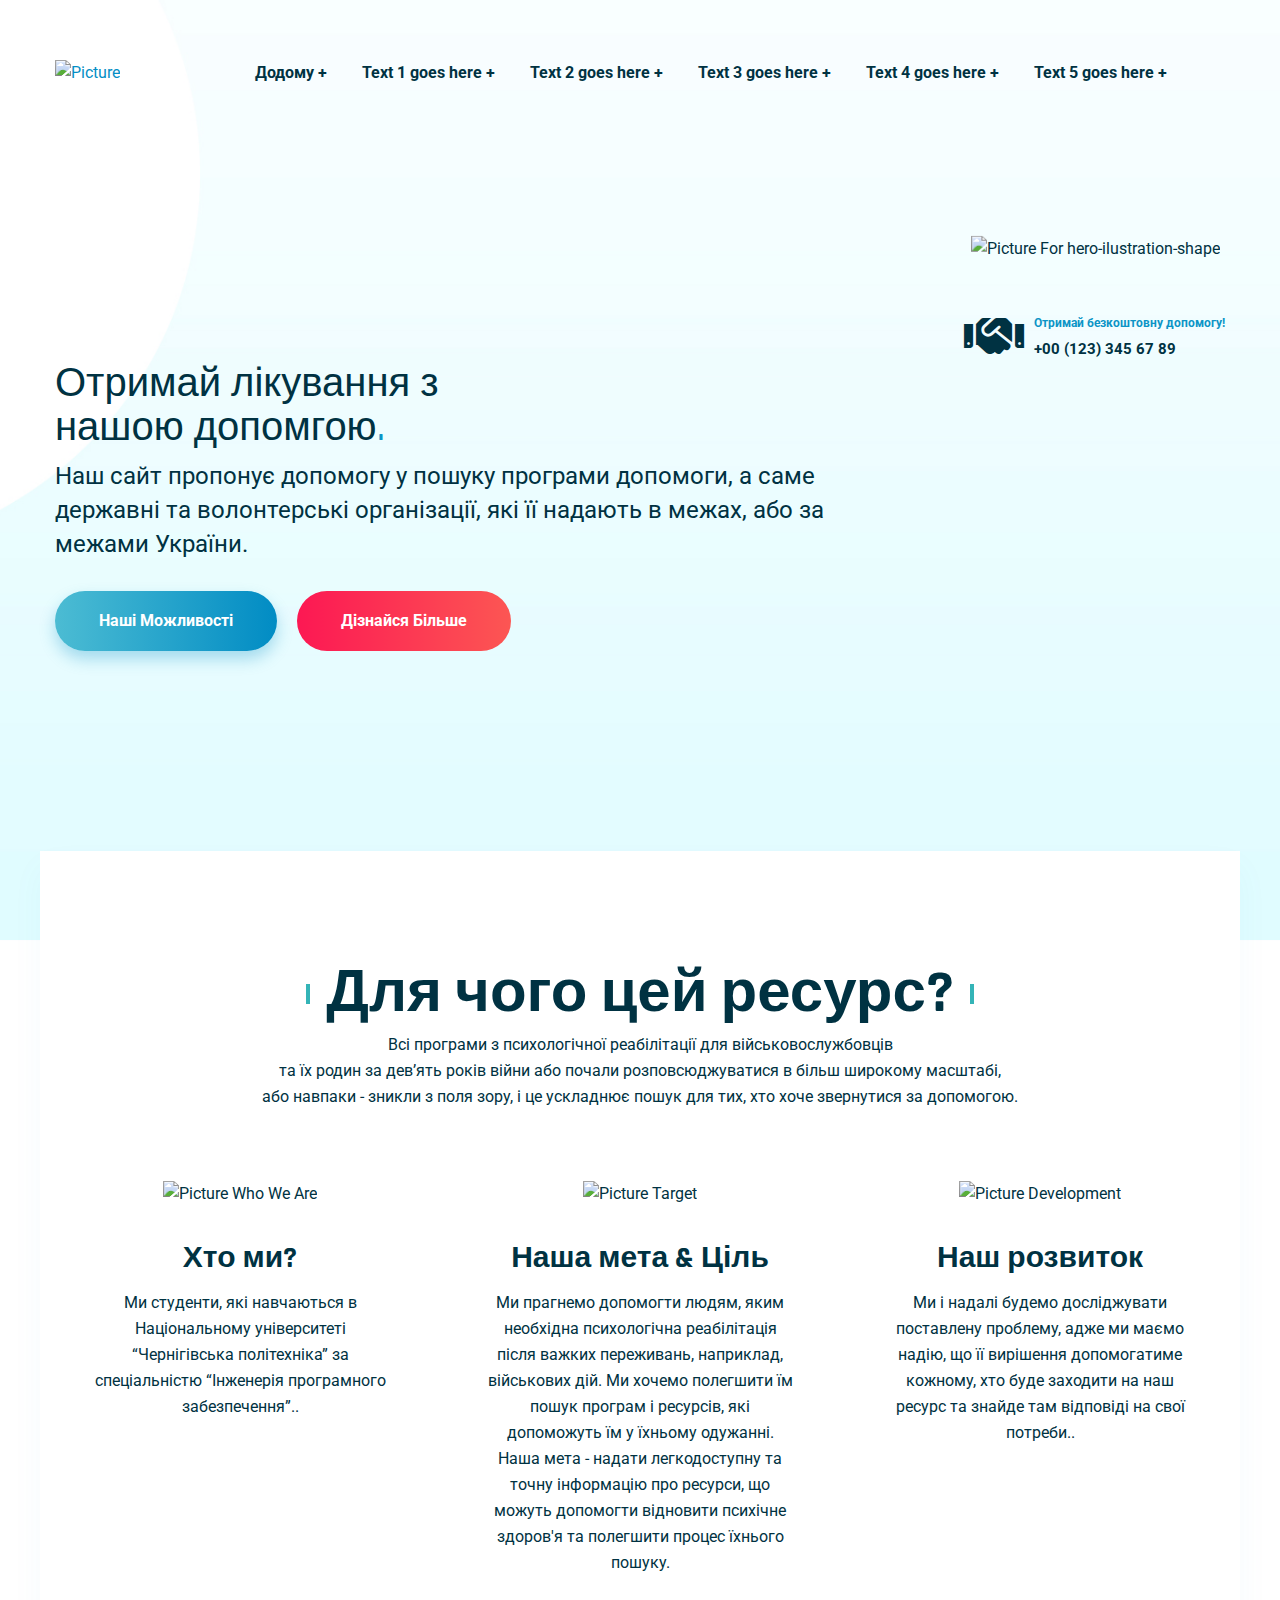
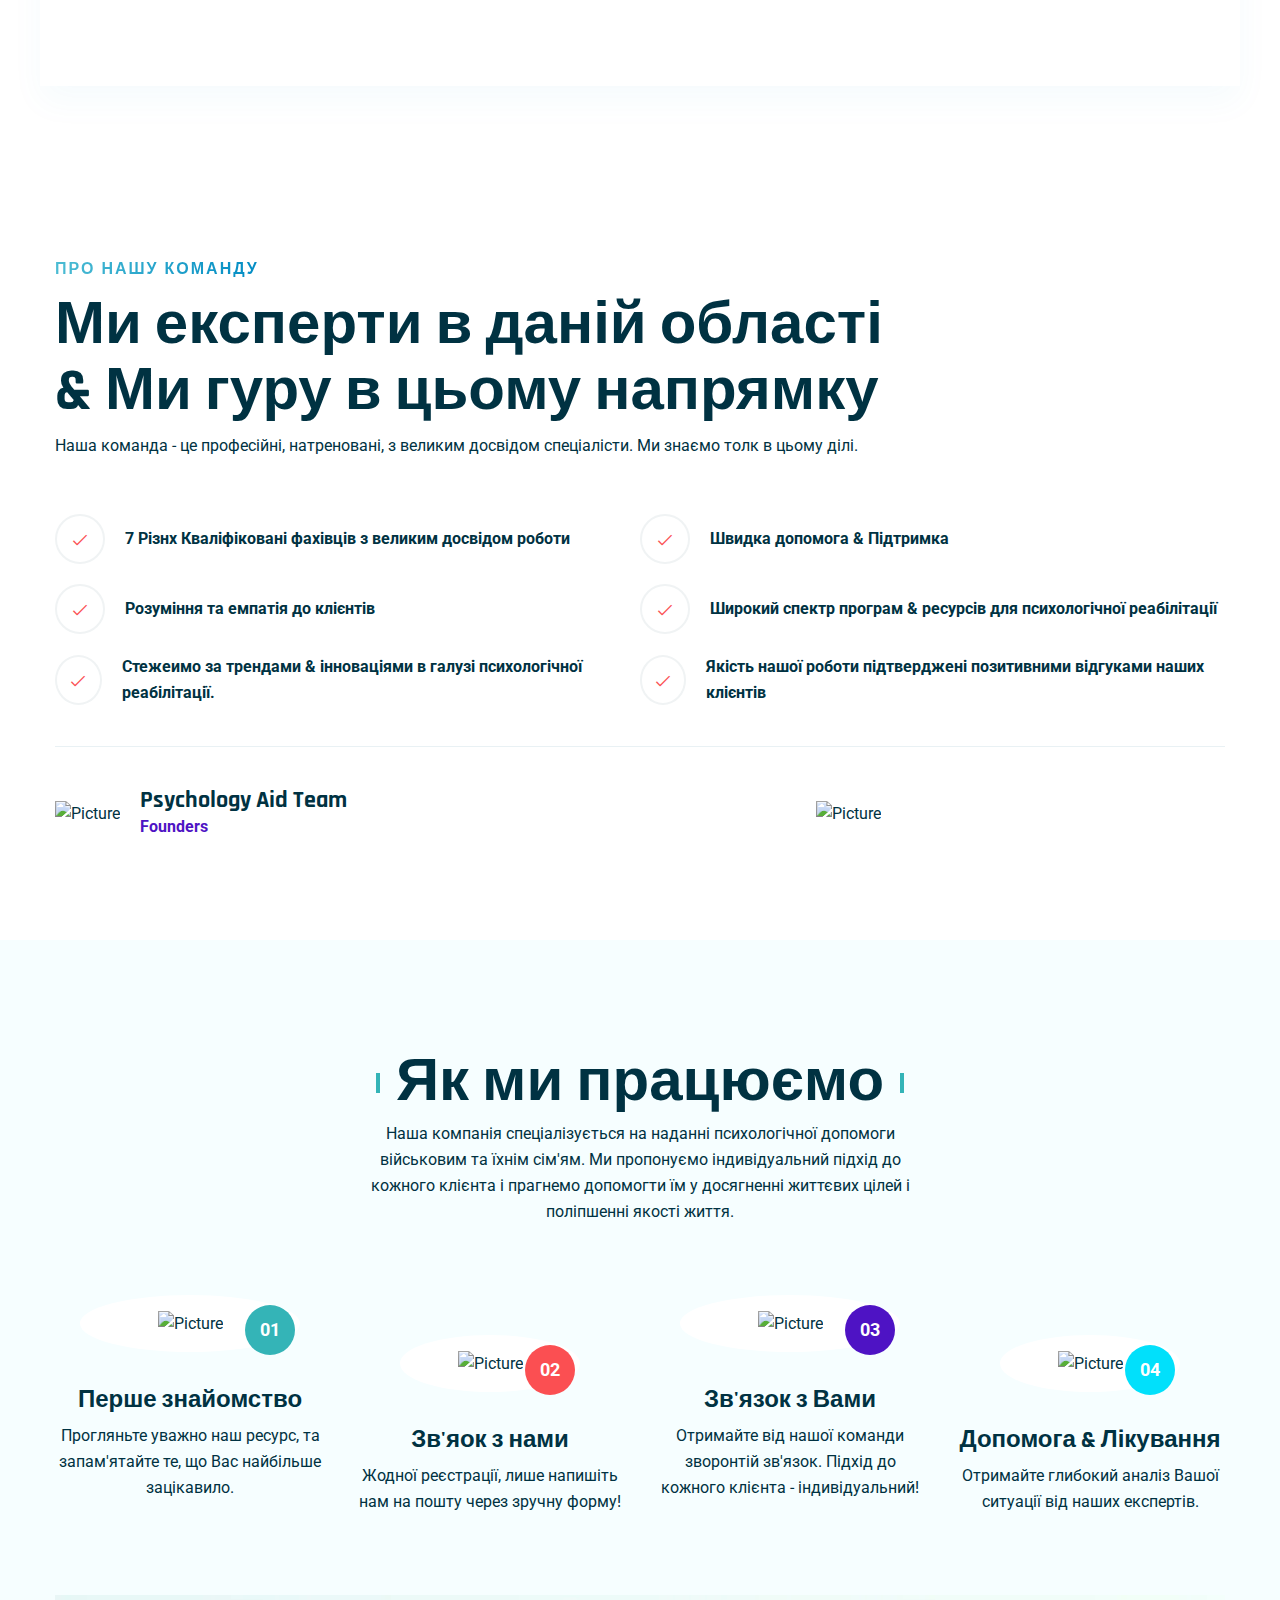
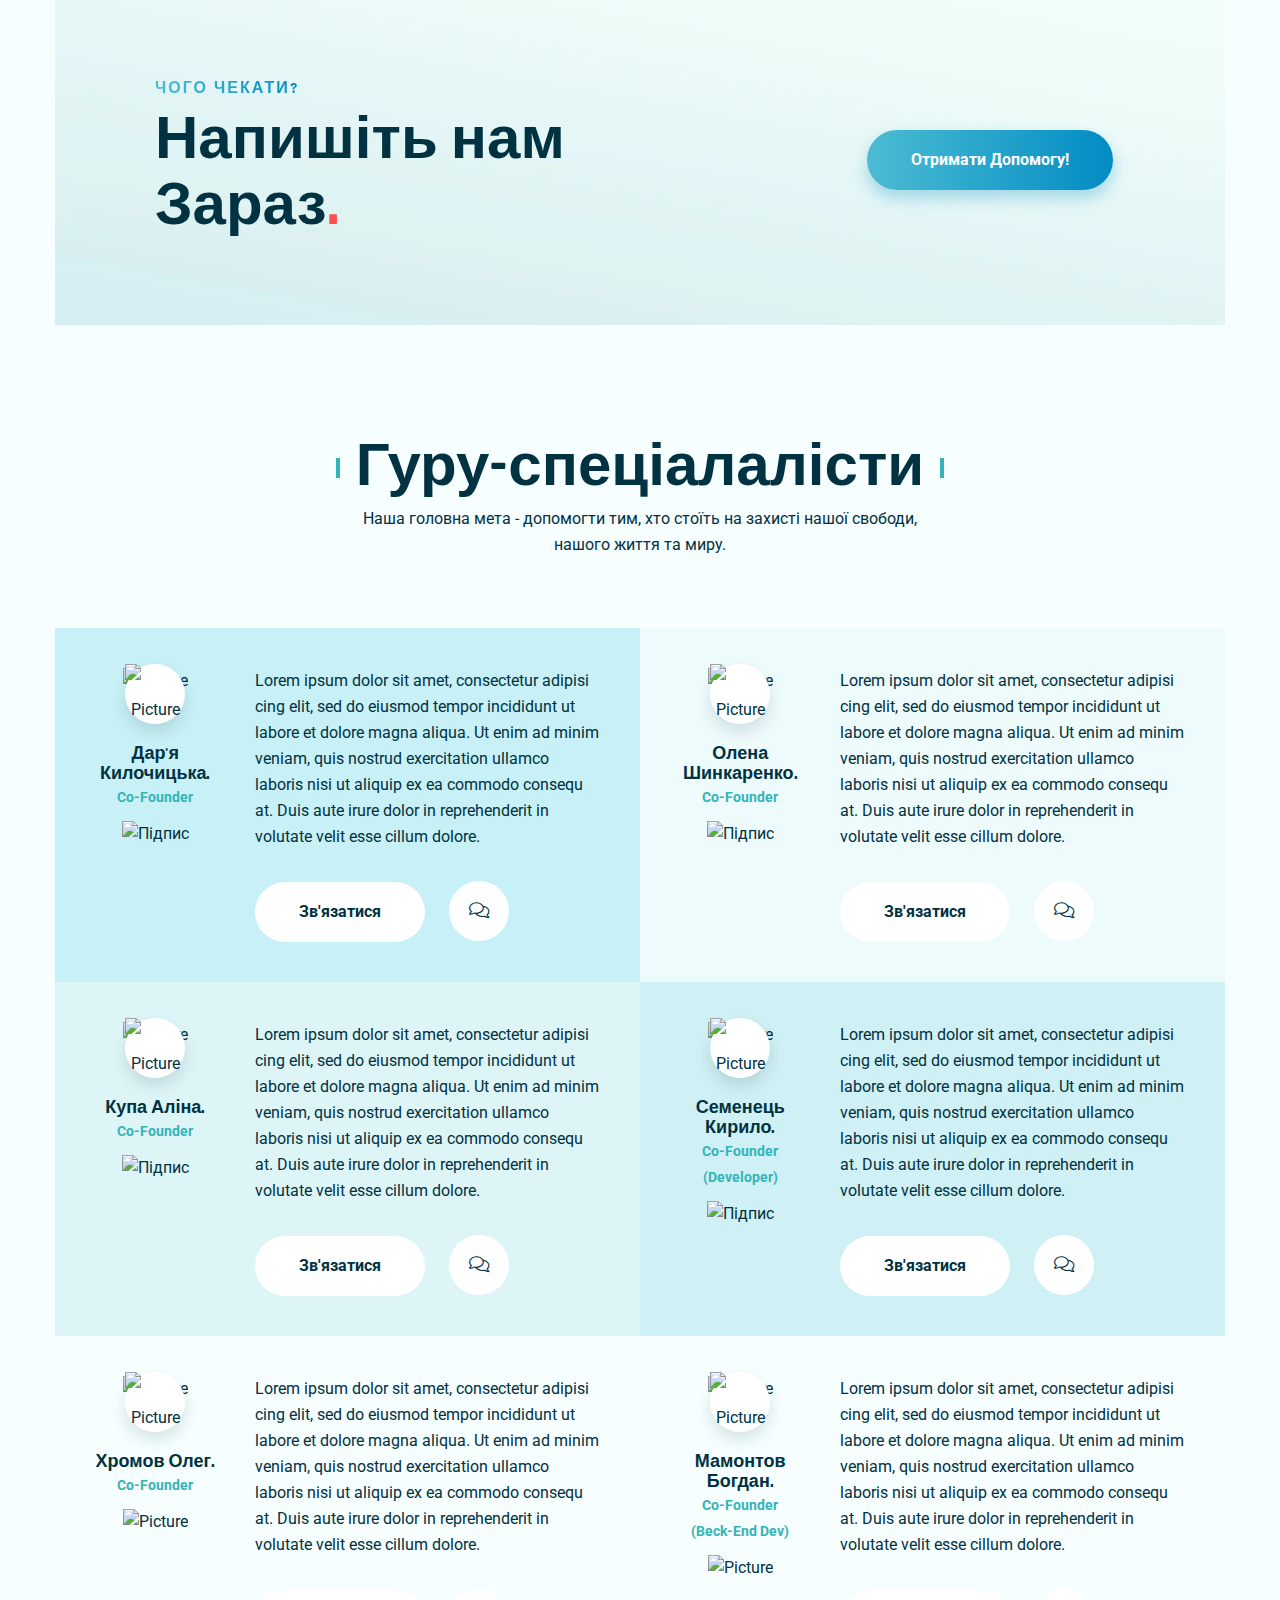
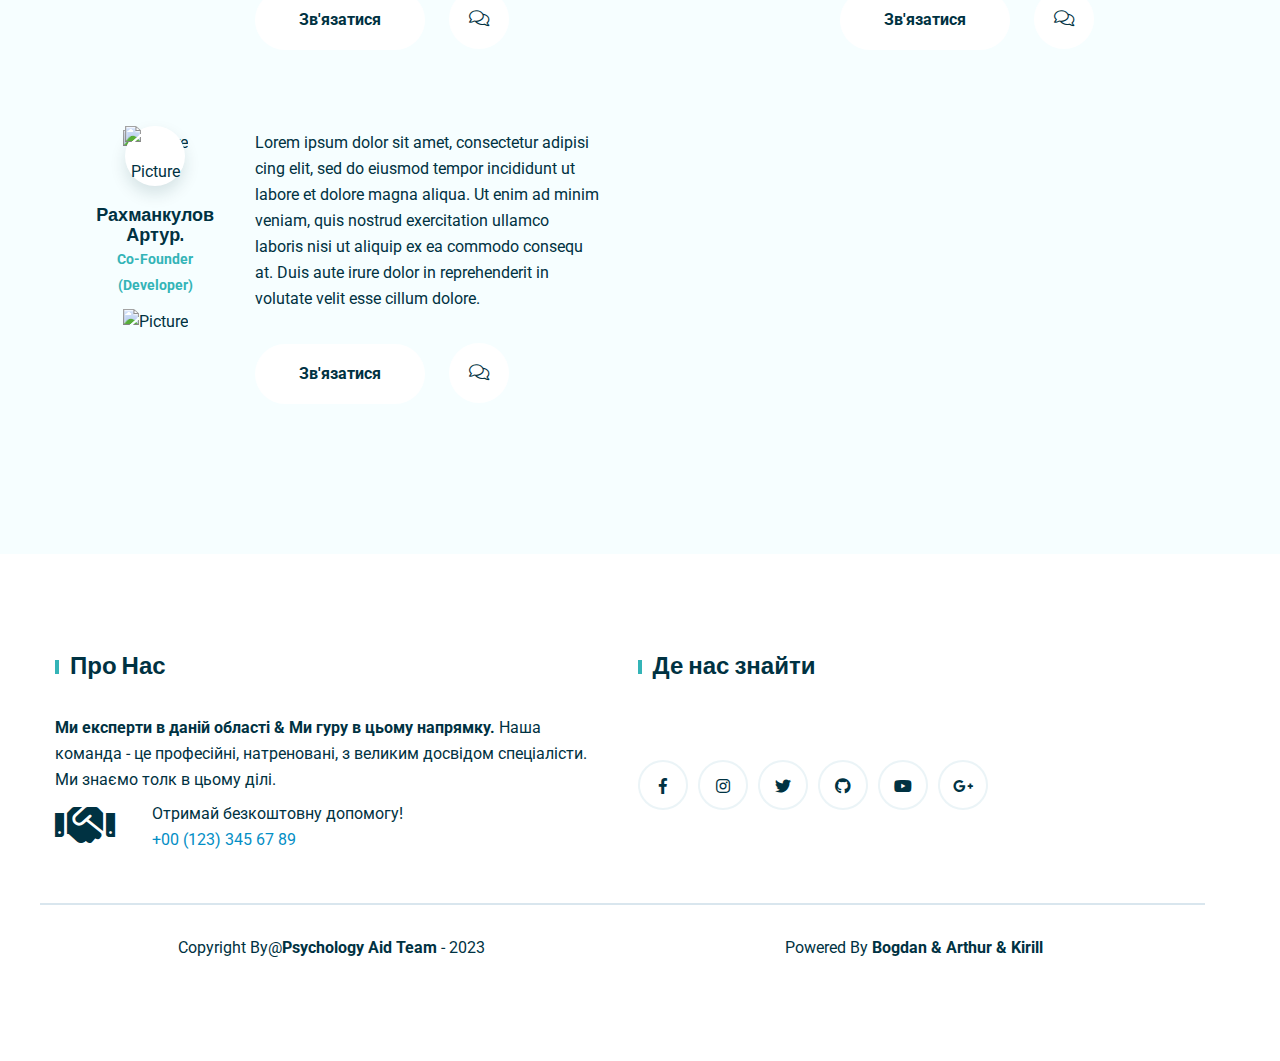
==== commit 4f3b1a9f: "Changes in index.html" ====
--- a/index.html
+++ b/index.html
@@ -97,52 +97,20 @@
             </div>
             <div class="col-xl-10 col-lg-10 my-auto">
                 <div class="mainmenu">
-                    <nav id="mobile-menu" style="font-size: 12px;">
+                    <nav id="mobile-menu">
                         <ul>
                             <li>
                                 <a href="/CivilEducation/index.html">Додому +</a>
                             </li>
-                            <li><a href="#">Способи самодопомоги при ПТРС +</a>
-                                <ul class="sub-menu">
-                                    <li><a href="#">Фізична стабілізація</a></li>
-                                    <li><a href="#">Психологічна стабілізація</a></li>
-                                    <li><a href="#">Стабілізаційі техніки</a></li>
-                                </ul>
+                            <li><a href="#">Text 1 goes here +</a>
                             </li>
-                            <li><a href="#">Стресові реакції +</a>
-                                <ul class="sub-menu">
-                                    <li><a href="#">Легкі стресові реакції</a></li>
-                                    <li><a href="#">Важкі стресові реакції</a></li>
-                                </ul>
+                            <li><a href="#">Text 2 goes here +</a>
                             </li>
-
-                            <li><a href="#">Самодопомога +</a>
-                                <ul class="sub-menu">
-                                    <li><a href="#">Самодопомога при страху</a></li>
-                                    <li><a href="#">Самодопомога при тривозі</a></li>
-                                    <li><a href="#">Самодопомога при панічному нападі</a></li>
-                                    <li><a href="#">Методи відволікання</a></li>
-                                    <li><a href="#">Самодопомога при гніві, злості, агресії</a></li>
-                                    <li><a href="#">Самодопомога при відчутті провини або сорому</a></li>
-                                </ul>
+                            <li><a href="#">Text 3 goes here +</a>
                             </li>
-                            <li><a href="#">Допоміжні посилання +</a>
-                                <ul class="sub-menu">
-                                    <li><a href="#">Слова допомагають</a></li>
-                                    <li><a href="https://yakty.com.ua/kohana">Як ти, кохана(ий)? Як підтримувати стосунки на відстані</a></li>
-                                    <li><a href="https://yakty.com.ua/brate">Як ти, брате? Допомога через розмову</a></li>
-                                    <li><a href="https://courses.prometheus.org.ua/courses/course-v1:Prometheus+BPA101+2022_T2/about?gclid=CjwKCAjwo7iiBhAEEiwAsIxQEVtplBJoZb6yf9cnFkJxps3owggCTYASwsGC-fBAwxS33fzgpDM8zRoCOJQQAvD_BwE">
-                                            Базова психологічна допомога в умовах війни</a></li>
-                                </ul>
+                            <li><a href="#">Text 4 goes here +</a>
                             </li>
-
-                            <li><a href="#">Ресурси морально-психологічної допомоги +</a>
-                                <ul class="sub-menu">
-                                    <li><a href="https://chotsrubd.business.site/?fbclid=IwAR03SlFtD90Mz13y0ZIg22bsfQckY0iuRECRnFstSuWN4Uf3e-LzfbXVw2o">
-                                        Чернігівський обласний центр комплексної реабіл...</a></li>
-                                    <li><a href="https://www.facebook.com/EdiniyVolonterskiyCentrCHe/posts/pfbid02LLBm5QB273bxYK7XqShhBn44RNcjFw1joEjgnzQsqgyQxRsq382fLJLumsh5utz9l?__cft__[0]=AZWzyeEjz7xAO5d1iTnkOxgkW20v0H8o7ien7redmMGLxQZDUWh_lb6TT40xRODczPgclkdWZiI7DqA4YtvVR5KYrarOp2h-2ISbkcoY6N6sNWXURteK5ooUdt6LtcuElFI&__tn__=%2CO%2CP-R">
-                                        Єдиний Волонтерський Центр. Чернігів</a></li>
-                                </ul>
+                            <li><a href="#">Text 5 goes here +</a>
                             </li>
                         </ul>
                     </nav>
@@ -187,7 +155,7 @@
         </div>
     </div>
     <div class="hero-ilustration-shape">
-        <img src="assets/images/ilustration/ilustration-1.png" alt="Picture">
+        <img src="#" alt="Picture For hero-ilustration-shape">
     </div>
 </section>
 <!-- Hero area end -->
@@ -212,7 +180,7 @@
             <div class="col-xl-4 col-lg-6 col-md-6 col-sm-8 mt-50 text-center">
                 <div class="single-feature-box">
                     <div class="icon">
-                        <img src="assets/images/icons/feature-icon-01.png" alt="Picture">
+                        <img src="assets/images/icons/feature-icon-01.png" alt="Picture Who We Are">
                     </div>
                     <div class="content">
                         <h3 class="title">Хто ми?</h3>
@@ -223,7 +191,7 @@
             <div class="col-xl-4 col-lg-6 col-md-6 col-sm-8 mt-50 text-center">
                 <div class="single-feature-box">
                     <div class="icon">
-                        <img src="assets/images/icons/feature-icon-02.png" alt="Picture">
+                        <img src="assets/images/icons/feature-icon-02.png" alt="Picture Target">
                     </div>
                     <div class="content">
                         <h3 class="title">Наша мета &amp; Ціль</h3>
@@ -237,7 +205,7 @@
             <div class="col-xl-4 col-lg-6 col-md-6 col-sm-8 mt-50 text-center">
                 <div class="single-feature-box">
                     <div class="icon">
-                        <img src="assets/images/icons/feature-icon-03.png" alt="Picture">
+                        <img src="assets/images/icons/feature-icon-03.png" alt="Picture Development">
                     </div>
                     <div class="content">
                         <h3 class="title">Наш розвиток</h3>
@@ -253,7 +221,7 @@
 <!-- feature area end -->
 
 <!-- about area start -->
-<section class="about-area pb-160">
+<section class="about-area pb-100">
     <div class="container">
         <div class="row">
             <div class="col-lg-12">
@@ -386,23 +354,25 @@
                 </div>
             </div>
         </div>
-        <div class="row">
+        <div class="row" >
             <div class="col-lg-12">
-                <div class="appointment-box mt-80">
+                <div class="appointment-box mt-80"  data-background="resources/static/images/appointment2.png">
                     <div class="row">
-                        <div class="col-xl-7 col-lg-10">
+                        <div class="col-xl-7 col-lg-10" style="z-index: 1">
                             <div class="section-heading">
                                 <h4 class="sub-title">Чого чекати?</h4>
                                 <h2 class="section-title">Напишіть нам <br> Зараз<span>.</span></h2>
                             </div>
                         </div>
+
+                        <!-- Button trigger modal -->
                         <div class="col-xl-4 col-lg-6 my-auto text-right">
-                            <a href="###CONTACT###" class="site-btn">Отримати допомогу!</a>
-                        </div>
-                    </div>
-                    <div class="appointment-ilustration">
-                        <img src="assets/images/ilustration/ilustration-2.png" alt="Picture">
-                    </div>
+                            <button type="button" class="site-btn" data-toggle="modal" data-target="#exampleModal">
+                                Отримати допомогу!
+                            </button>
+                        </div>
+                    </div>
+
                 </div>
             </div>
         </div>
@@ -616,8 +586,10 @@
 </section>
 <!-- our-expert area end -->
 
+
 <!-- contact area start -->
-<div class="contact-area pt-110 pb-110 bg_img" data-overlay="94" data-background="resources/static/images/background01.jpg">
+<div class="modal fade mt-5" id="exampleModal" tabindex="-1" role="dialog" aria-labelledby="exampleModalLabel" aria-hidden="true">
+<div class="modal-dialog modal-xl contact-area pt-110 pb-110 bg_img " data-overlay="94" data-background="resources/static/images/background01.jpg">
     <div class="container">
         <div class="row">
             <div class="col-lg-12">
@@ -684,8 +656,11 @@
                                             </div>
                                         </div>
                                         <div class="row justify-content-center">
-                                            <div class="col-lg-4 text-center">
-                                                <a href="contact.html" class="site-btn red">Відправити</a>
+                                            <div class="col-lg-6 text-center">
+                                                <a href="contact.html" class="site-btn">Відправити</a>
+                                            </div>
+                                            <div class="col-lg-6 text-center">
+                                                <button class="site-btn red" data-dismiss="modal">Скасувати</button>
                                             </div>
                                         </div>
                                     </form>
@@ -697,6 +672,8 @@
             </div>
         </div>
     </div>
+</div>
+
 </div>
 <!-- contact area end -->
 
@@ -712,16 +689,8 @@
                             <p><span class="font-weight-bold">Ми експерти в даній області &amp; Ми гуру в цьому напрямку.</span>
                             Наша команда - це професійні, натреновані, з великим досвідом спеціалісти.
                                 Ми знаємо толк в цьому ділі.</p>
-                            <div class="social-links">
-                                <a href="#"><i class="fab fa-facebook-f"></i></a>
-                                <a href="#"><i class="fab fa-instagram"></i></a>
-                                <a href="#"><i class="fab fa-twitter"></i></a>
-                                <a href="#"><i class="fab fa-github"></i></a>
-                                <a href="#"><i class="fab fa-youtube"></i></a>
-                                <a href="#"><i class="fab fa-google-plus-g"></i></a>
-                            </div>
-
-                                <div class="row">
+
+                                <div class="row mt-2">
                                     <div class="icon col">
                                         <i class="fas fa-handshake fa-3x"></i>
                                     </div>
@@ -733,22 +702,16 @@
 
                         </div>
                     </div>
-                    <div class="col-6 text-center">
+                    <div class="col-6 align-items-center">
                         <div class="footer-widget">
-                            <h4 class="widget-title">Посилання</h4>
-                            <div class="row">
-                                <div class="col-12 pr-10">
-                                    <ul>
-                                        <li><a href="index.html">
-                                            Додому +</a></li>
-                                        <li><a href="about.html">Способи самодопомоги при ПТРС +</a></li>
-                                        <li><a href="services.html">Стресові реакції +</a></li>
-                                        <li><a href="gallery.html">Самодопомога +
-                                        </a></li>
-                                        <li><a href="#0">Допоміжні посилання +</a></li>
-                                        <li><a href="contact.html">Ресурси морально-психологічної допомоги +</a></li>
-                                    </ul>
-                                </div>
+                            <h4 class="widget-title">Де нас знайти </h4>
+                            <div class="social-links">
+                                <a href="#"><i class="fab fa-facebook-f"></i></a>
+                                <a href="#"><i class="fab fa-instagram"></i></a>
+                                <a href="#"><i class="fab fa-twitter"></i></a>
+                                <a href="#"><i class="fab fa-github"></i></a>
+                                <a href="#"><i class="fab fa-youtube"></i></a>
+                                <a href="#"><i class="fab fa-google-plus-g"></i></a>
                             </div>
                         </div>
                     </div>
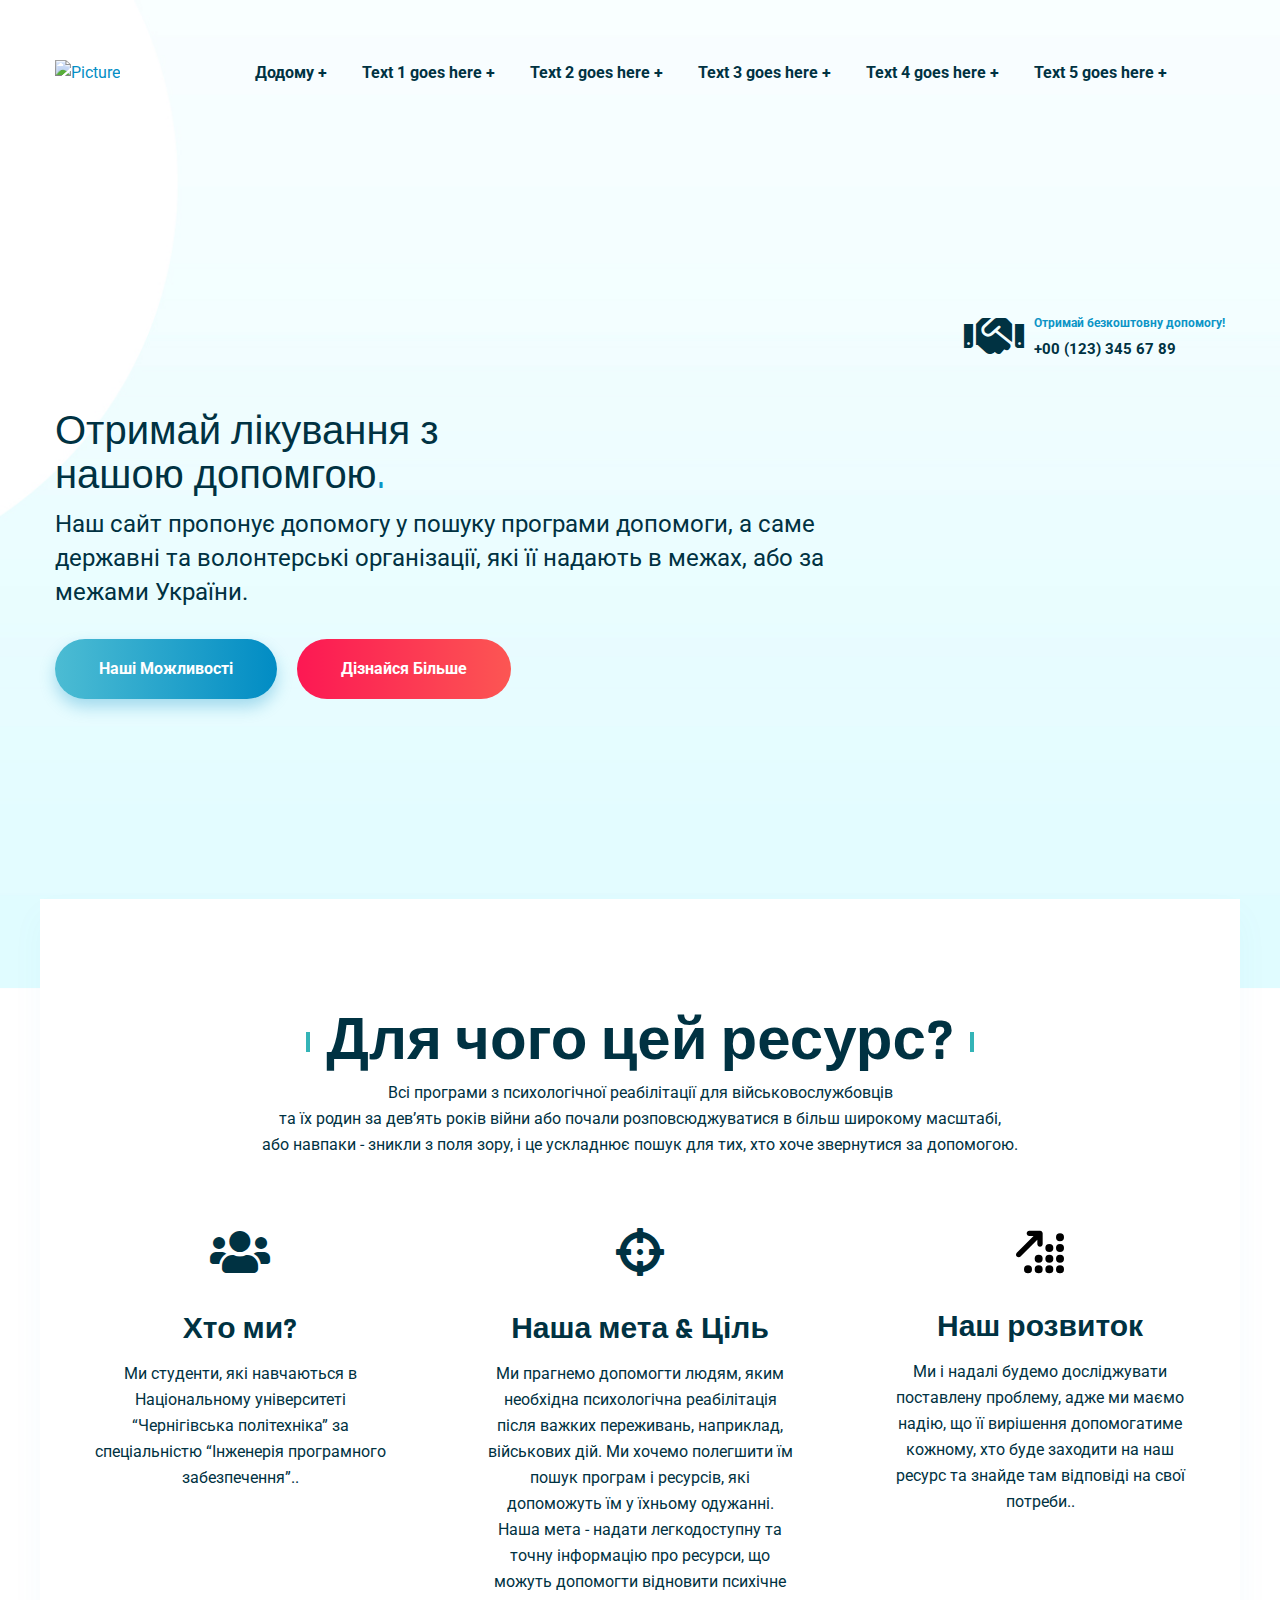
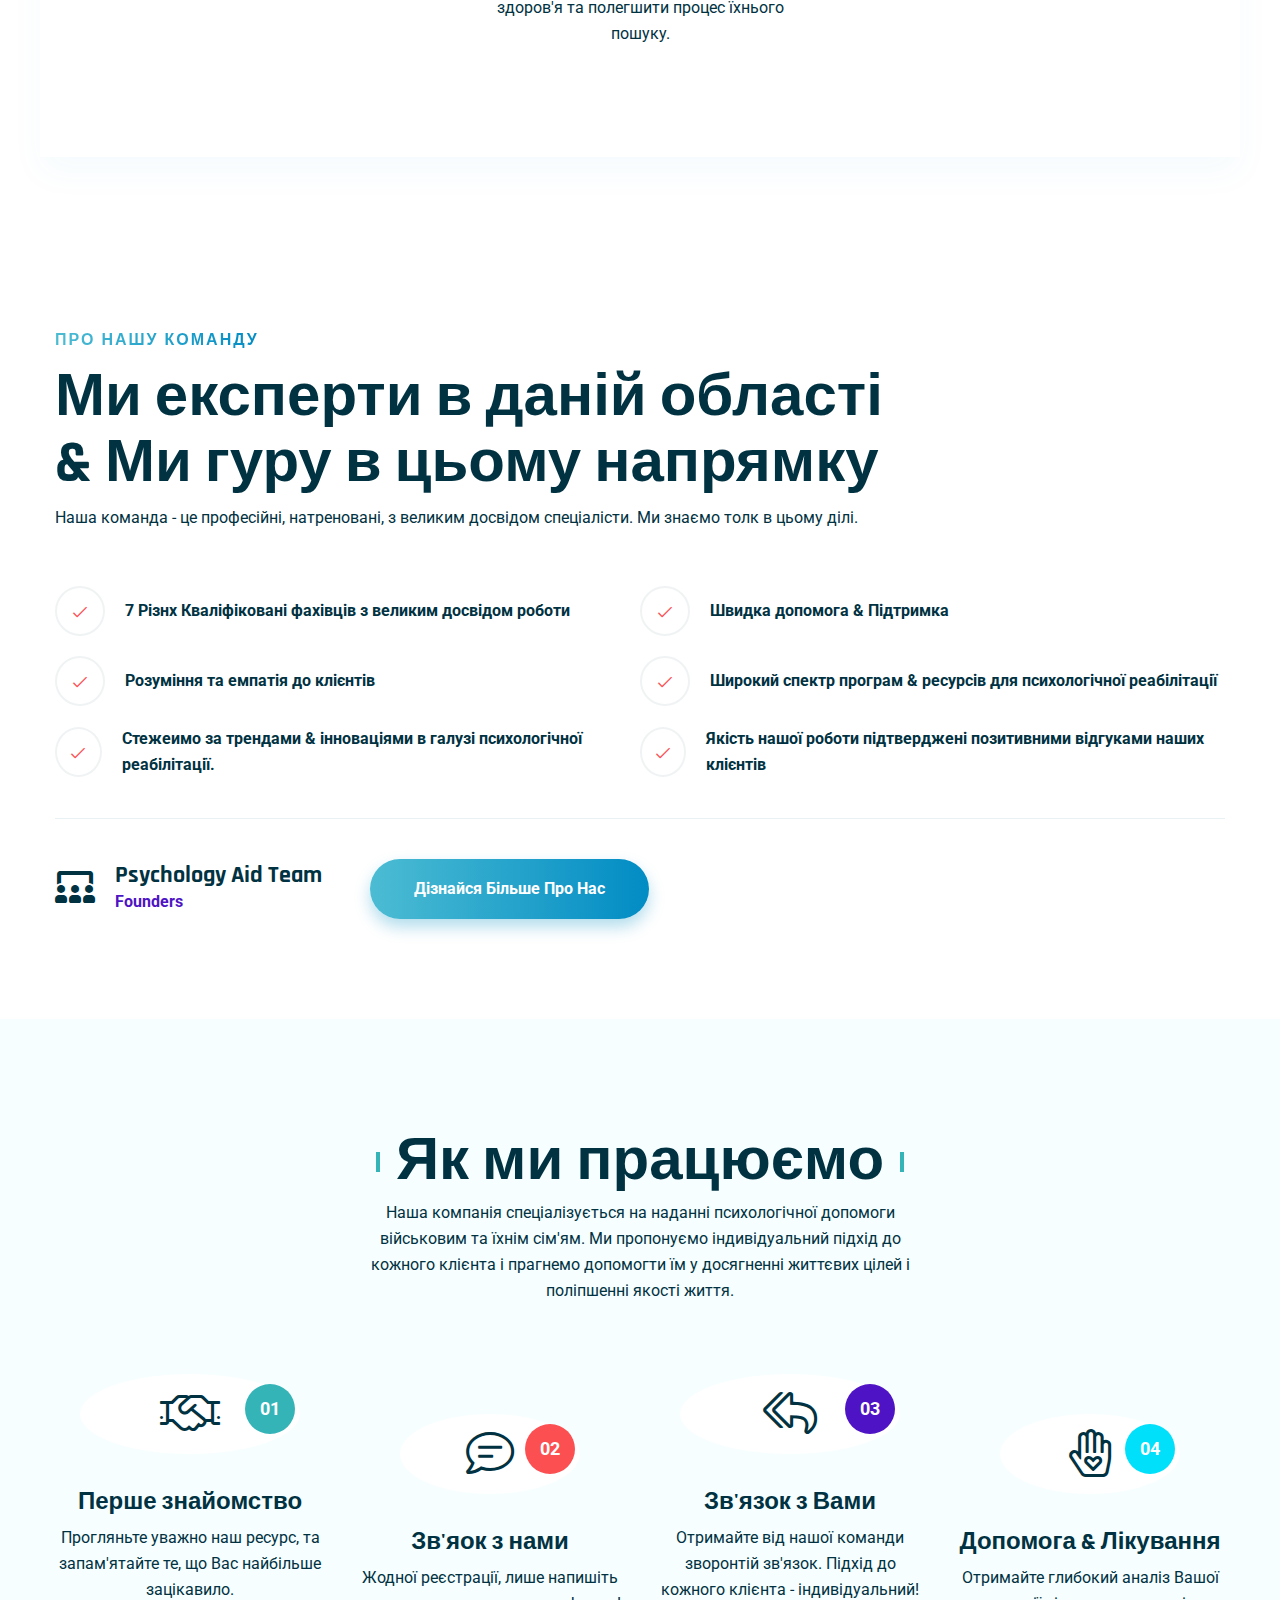
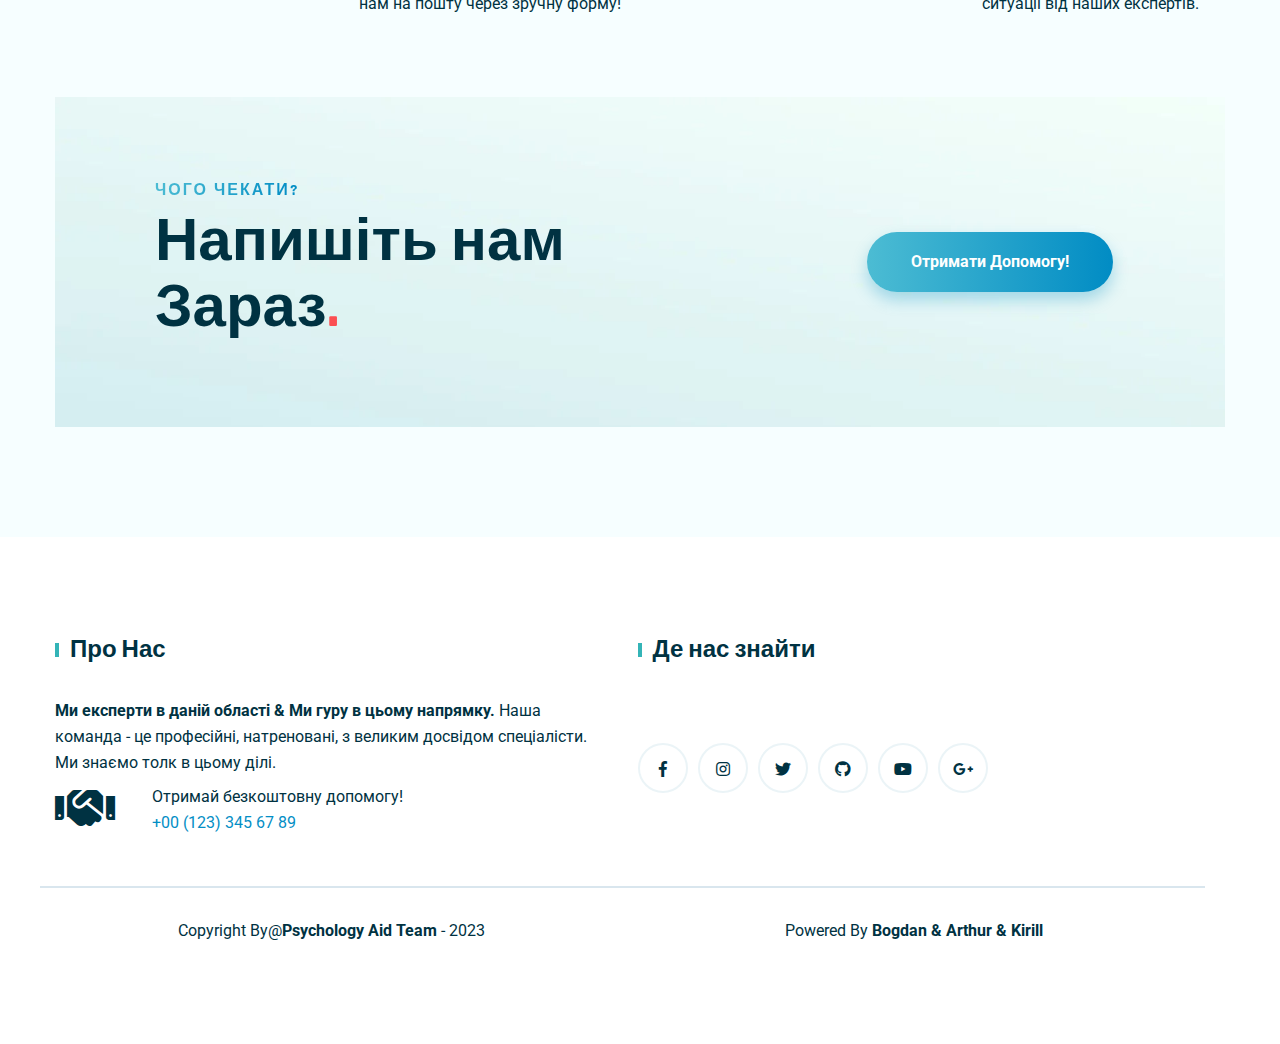
==== commit 90c8d9c6: "Optimize code in Index.html. Create About us page" ====
--- a/index.html
+++ b/index.html
@@ -126,7 +126,7 @@
 <section class="hero-area bg_img" data-background="resources/static/images/background01.jpg">
     <div class="container">
         <div class="row">
-            <div class="col-sm-12 d-none d-xl-block">
+            <div class="col-sm-12 d-none d-xl-block mb-5" style="z-index: 5">
                 <div class="header-top-info d-flex align-items-center">
                     <div class="icon">
                         <i class="fas fa-handshake fa-3x"></i>
@@ -146,16 +146,13 @@
                         державні та волонтерські організації, які її надають в межах, або за <br>
                         межами України.</p>
                     <div class="hero-buttons">
-                        <a href="service-details.html" class="site-btn">Наші можливості</a>
-                        <a href="about.html" class="site-btn red">Дізнайся більше</a>
-                    </div>
-                </div>
-            </div>
-
-        </div>
-    </div>
-    <div class="hero-ilustration-shape">
-        <img src="#" alt="Picture For hero-ilustration-shape">
+                        <a href="#" class="site-btn">Наші можливості</a>
+                        <a href="#" class="site-btn red">Дізнайся більше</a>
+                    </div>
+                </div>
+            </div>
+
+        </div>
     </div>
 </section>
 <!-- Hero area end -->
@@ -180,7 +177,7 @@
             <div class="col-xl-4 col-lg-6 col-md-6 col-sm-8 mt-50 text-center">
                 <div class="single-feature-box">
                     <div class="icon">
-                        <img src="assets/images/icons/feature-icon-01.png" alt="Picture Who We Are">
+                        <i class="fas fa-solid fa-users fa-3x"></i>
                     </div>
                     <div class="content">
                         <h3 class="title">Хто ми?</h3>
@@ -191,7 +188,7 @@
             <div class="col-xl-4 col-lg-6 col-md-6 col-sm-8 mt-50 text-center">
                 <div class="single-feature-box">
                     <div class="icon">
-                        <img src="assets/images/icons/feature-icon-02.png" alt="Picture Target">
+                        <i class="fas fa-solid fa-crosshairs fa-3x"></i>
                     </div>
                     <div class="content">
                         <h3 class="title">Наша мета &amp; Ціль</h3>
@@ -205,7 +202,7 @@
             <div class="col-xl-4 col-lg-6 col-md-6 col-sm-8 mt-50 text-center">
                 <div class="single-feature-box">
                     <div class="icon">
-                        <img src="assets/images/icons/feature-icon-03.png" alt="Picture Development">
+                        <svg xmlns="http://www.w3.org/2000/svg" viewBox="0 0 576 512" style="  width: 3em; height: 3em;"><!--! Font Awesome Pro 6.4.0 by @fontawesome - https://fontawesome.com License - https://fontawesome.com/license (Commercial License) Copyright 2023 Fonticons, Inc. --><path d="M160 0c-17.7 0-32 14.3-32 32s14.3 32 32 32h50.7L9.4 265.4c-12.5 12.5-12.5 32.8 0 45.3s32.8 12.5 45.3 0L256 109.3V160c0 17.7 14.3 32 32 32s32-14.3 32-32V32c0-17.7-14.3-32-32-32H160zM576 80a48 48 0 1 0 -96 0 48 48 0 1 0 96 0zM448 208a48 48 0 1 0 -96 0 48 48 0 1 0 96 0zM400 384a48 48 0 1 0 0-96 48 48 0 1 0 0 96zm48 80a48 48 0 1 0 -96 0 48 48 0 1 0 96 0zm128 0a48 48 0 1 0 -96 0 48 48 0 1 0 96 0zM272 384a48 48 0 1 0 0-96 48 48 0 1 0 0 96zm48 80a48 48 0 1 0 -96 0 48 48 0 1 0 96 0zM144 512a48 48 0 1 0 0-96 48 48 0 1 0 0 96zM576 336a48 48 0 1 0 -96 0 48 48 0 1 0 96 0zm-48-80a48 48 0 1 0 0-96 48 48 0 1 0 0 96z"/></svg>
                     </div>
                     <div class="content">
                         <h3 class="title">Наш розвиток</h3>
@@ -273,15 +270,15 @@
                     <div class="about-founder d-flex align-items-center">
                         <div class="founder-detals d-flex align-items-center">
                             <div class="thumb">
-                                <img src="assets/images/about/authore.png" alt="Picture">
+                                <i class="fas fa-users-class fa-2x"></i>
                             </div>
                             <div class="content">
                                 <h4 class="name">Psychology Aid Team</h4>
                                 <span class="designation">Founders</span>
                             </div>
-                        </div>
-                        <div class="founder-signature">
-                            <img src="assets/images/about/signature.png" alt="Picture">
+                            <div class="content ml-5">
+                                <a href="resources/templates/about.html" class="site-btn">Дізнайся більше про нас</a>
+                            </div>
                         </div>
                     </div>
                 </div>
@@ -308,7 +305,7 @@
             <div class="col-xl-3 col-lg-6 col-md-6 mt-50 text-center">
                 <div class="single-department">
                     <div class="thumb">
-                        <img src="assets/images/team/department-01.png" alt="Picture">
+                        <i class="fal fa-handshake fa-3x"></i>
                         <span class="count bg-1">01</span>
                     </div>
                     <div class="content">
@@ -320,7 +317,7 @@
             <div class="col-xl-3 col-lg-6 col-md-6 mt-50 text-center">
                 <div class="single-department small-box">
                     <div class="thumb">
-                        <img src="assets/images/team/department-02.png" alt="Picture">
+                        <i class="fal fa-comment-lines fa-3x"></i>
                         <span class="count bg-2">02</span>
                     </div>
                     <div class="content">
@@ -332,7 +329,7 @@
             <div class="col-xl-3 col-lg-6 col-md-6 mt-50 text-center">
                 <div class="single-department">
                     <div class="thumb">
-                        <img src="assets/images/team/department-03.png" alt="Picture">
+                        <i class="fal fa-reply-all fa-3x"></i>
                         <span class="count bg-3">03</span>
                     </div>
                     <div class="content">
@@ -344,7 +341,7 @@
             <div class="col-xl-3 col-lg-6 col-md-6 mt-50 text-center">
                 <div class="single-department small-box">
                     <div class="thumb">
-                        <img src="assets/images/team/department-04.png" alt="Picture">
+                        <i class="fal fa-hand-heart fa-3x"></i>
                         <span class="count bg-4">04</span>
                     </div>
                     <div class="content">
@@ -380,214 +377,7 @@
 </section>
 <!-- department area end -->
 
-<!-- our-expert area start -->
-<section class="our-expert-area bg-2 pb-110">
-    <div class="container">
-        <div class="row justify-content-center">
-            <div class="col-lg-6 col-md-8 text-center">
-                <div class="section-heading mb-70">
-                    <h2 class="section-title shape">Гуру-спеціалалісти</h2>
-                    <p>Наша головна мета - допомогти тим, хто стоїть на захисті нашої свободи, нашого життя та миру.</p>
-                </div>
-            </div>
-        </div>
-        <div class="row no-gutters expert-box-wrap">
-            <div class="col-xl-6 col-lg-12">
-                <div class="single-expert-box">
-                    <div class="expert-box-left">
-                        <div class="thumb">
-                            <img src="" alt="Picture">
-                            <span class="icon"><img src="assets/images/icons/icon-tablate.png" alt="Picture"></span>
-                        </div>
-                        <div class="content">
-                            <h5 class="name">Дар'я Килочицька.</h5>
-                            <span class="designation">Co-Founder</span>
-                            <img src="#" alt="Підпис" class="signature">
-                        </div>
-                    </div>
-                    <div class="expert-box-right">
-                        <div class="content">
-                            <p>Lorem ipsum dolor sit amet, consectetur adipisi cing elit, sed do eiusmod tempor
-                                incididunt ut labore et dolore magna aliqua. Ut enim ad minim veniam, quis nostrud
-                                exercitation ullamco laboris nisi ut aliquip ex ea commodo consequ at. Duis aute irure
-                                dolor in reprehenderit in volutate velit esse cillum dolore.</p>
-                            <div class="expert-box-buttons">
-                                <a href="contact.html" class="site-btn white">Зв'язатися</a>
-                                <span class="comments-btn"><i class="fal fa-comments"></i></span>
-                            </div>
-                        </div>
-                    </div>
-                </div>
-            </div>
-            <div class="col-xl-6 col-lg-12">
-                <div class="single-expert-box">
-                    <div class="expert-box-left">
-                        <div class="thumb">
-                            <img src="assets/images/team/team-2.jpg" alt="Picture">
-                            <span class="icon"><img src="assets/images/icons/icon-tablate.png" alt="Picture"></span>
-                        </div>
-                        <div class="content">
-                            <h5 class="name">Олена Шинкаренко.</h5>
-                            <span class="designation">Co-Founder</span>
-                            <img src="" alt="Підпис" class="signature">
-                        </div>
-                    </div>
-                    <div class="expert-box-right">
-                        <div class="content">
-                            <p>Lorem ipsum dolor sit amet, consectetur adipisi cing elit, sed do eiusmod tempor
-                                incididunt ut labore et dolore magna aliqua. Ut enim ad minim veniam, quis nostrud
-                                exercitation ullamco laboris nisi ut aliquip ex ea commodo consequ at. Duis aute irure
-                                dolor in reprehenderit in volutate velit esse cillum dolore.</p>
-                            <div class="expert-box-buttons">
-                                <a href="contact.html" class="site-btn white">Зв'язатися</a>
-                                <span class="comments-btn"><i class="fal fa-comments"></i></span>
-                            </div>
-                        </div>
-                    </div>
-                </div>
-            </div>
-            <div class="col-xl-6 col-lg-12">
-                <div class="single-expert-box">
-                    <div class="expert-box-left">
-                        <div class="thumb">
-                            <img src="assets/images/team/team-4.jpg" alt="Picture">
-                            <span class="icon"><img src="assets/images/icons/icon-tablate.png" alt="Picture"></span>
-                        </div>
-                        <div class="content">
-                            <h5 class="name">Купа Аліна.</h5>
-                            <span class="designation">Co-Founder</span>
-                            <img src="" alt="Підпис" class="signature">
-                        </div>
-                    </div>
-                    <div class="expert-box-right">
-                        <div class="content">
-                            <p>Lorem ipsum dolor sit amet, consectetur adipisi cing elit, sed do eiusmod tempor
-                                incididunt ut labore et dolore magna aliqua. Ut enim ad minim veniam, quis nostrud
-                                exercitation ullamco laboris nisi ut aliquip ex ea commodo consequ at. Duis aute irure
-                                dolor in reprehenderit in volutate velit esse cillum dolore.</p>
-                            <div class="expert-box-buttons">
-                                <a href="contact.html" class="site-btn white">Зв'язатися</a>
-                                <span class="comments-btn"><i class="fal fa-comments"></i></span>
-                            </div>
-                        </div>
-                    </div>
-                </div>
-            </div>
-            <div class="col-xl-6 col-lg-12">
-                <div class="single-expert-box">
-                    <div class="expert-box-left">
-                        <div class="thumb">
-                            <img src="assets/images/team/team-3.jpg" alt="Picture">
-                            <span class="icon"><img src="assets/images/icons/icon-tablate.png" alt="Picture"></span>
-                        </div>
-                        <div class="content">
-                            <h5 class="name">Семенець Кирило.</h5>
-                            <span class="designation">Co-Founder (Developer)</span>
-                            <img src="" alt="Підпис" class="signature">
-                        </div>
-                    </div>
-                    <div class="expert-box-right">
-                        <div class="content">
-                            <p>Lorem ipsum dolor sit amet, consectetur adipisi cing elit, sed do eiusmod tempor
-                                incididunt ut labore et dolore magna aliqua. Ut enim ad minim veniam, quis nostrud
-                                exercitation ullamco laboris nisi ut aliquip ex ea commodo consequ at. Duis aute irure
-                                dolor in reprehenderit in volutate velit esse cillum dolore.</p>
-                            <div class="expert-box-buttons">
-                                <a href="contact.html" class="site-btn white">Зв'язатися</a>
-                                <span class="comments-btn"><i class="fal fa-comments"></i></span>
-                            </div>
-                        </div>
-                    </div>
-                </div>
-            </div>
-            <div class="col-xl-6 col-lg-12">
-                <div class="single-expert-box">
-                    <div class="expert-box-left">
-                        <div class="thumb">
-                            <img src="assets/images/team/team-4.jpg" alt="Picture">
-                            <span class="icon"><img src="assets/images/icons/icon-tablate.png" alt="Picture"></span>
-                        </div>
-                        <div class="content">
-                            <h5 class="name">Хромов Олег.</h5>
-                            <span class="designation">Co-Founder</span>
-                            <img src="assets/images/team/signature.png" alt="Picture" class="signature">
-                        </div>
-                    </div>
-                    <div class="expert-box-right">
-                        <div class="content">
-                            <p>Lorem ipsum dolor sit amet, consectetur adipisi cing elit, sed do eiusmod tempor
-                                incididunt ut labore et dolore magna aliqua. Ut enim ad minim veniam, quis nostrud
-                                exercitation ullamco laboris nisi ut aliquip ex ea commodo consequ at. Duis aute irure
-                                dolor in reprehenderit in volutate velit esse cillum dolore.</p>
-                            <div class="expert-box-buttons">
-                                <a href="contact.html" class="site-btn white">Зв'язатися</a>
-                                <span class="comments-btn"><i class="fal fa-comments"></i></span>
-                            </div>
-                        </div>
-                    </div>
-                </div>
-            </div>
-            <div class="col-xl-6 col-lg-12">
-                <div class="single-expert-box">
-                    <div class="expert-box-left">
-                        <div class="thumb">
-                            <img src="assets/images/team/team-4.jpg" alt="Picture">
-                            <span class="icon"><img src="assets/images/icons/icon-tablate.png" alt="Picture"></span>
-                        </div>
-                        <div class="content">
-                            <h5 class="name">Мамонтов Богдан.</h5>
-                            <span class="designation">Co-Founder (Beck-End Dev)</span>
-                            <img src="assets/images/team/signature.png" alt="Picture" class="signature">
-                        </div>
-                    </div>
-                    <div class="expert-box-right">
-                        <div class="content">
-                            <p>Lorem ipsum dolor sit amet, consectetur adipisi cing elit, sed do eiusmod tempor
-                                incididunt ut labore et dolore magna aliqua. Ut enim ad minim veniam, quis nostrud
-                                exercitation ullamco laboris nisi ut aliquip ex ea commodo consequ at. Duis aute irure
-                                dolor in reprehenderit in volutate velit esse cillum dolore.</p>
-                            <div class="expert-box-buttons">
-                                <a href="contact.html" class="site-btn white">Зв'язатися</a>
-                                <span class="comments-btn"><i class="fal fa-comments"></i></span>
-                            </div>
-                        </div>
-                    </div>
-                </div>
-            </div>
-            <div class="col-xl-6 col-lg-12">
-                <div class="single-expert-box">
-                    <div class="expert-box-left">
-                        <div class="thumb">
-                            <img src="assets/images/team/team-4.jpg" alt="Picture">
-                            <span class="icon"><img src="assets/images/icons/icon-tablate.png" alt="Picture"></span>
-                        </div>
-                        <div class="content">
-                            <h5 class="name">Рахманкулов Артур.</h5>
-                            <span class="designation">Co-Founder (Developer)</span>
-                            <img src="assets/images/team/signature.png" alt="Picture" class="signature">
-                        </div>
-                    </div>
-                    <div class="expert-box-right">
-                        <div class="content">
-                            <p>Lorem ipsum dolor sit amet, consectetur adipisi cing elit, sed do eiusmod tempor
-                                incididunt ut labore et dolore magna aliqua. Ut enim ad minim veniam, quis nostrud
-                                exercitation ullamco laboris nisi ut aliquip ex ea commodo consequ at. Duis aute irure
-                                dolor in reprehenderit in volutate velit esse cillum dolore.</p>
-                            <div class="expert-box-buttons">
-                                <a href="contact.html" class="site-btn white">Зв'язатися</a>
-                                <span class="comments-btn"><i class="fal fa-comments"></i></span>
-                            </div>
-                        </div>
-                    </div>
-                </div>
-            </div>
-        </div>
-    </div>
-</section>
-<!-- our-expert area end -->
-
-
-<!-- contact area start -->
+<!-- modal contact area start -->
 <div class="modal fade mt-5" id="exampleModal" tabindex="-1" role="dialog" aria-labelledby="exampleModalLabel" aria-hidden="true">
 <div class="modal-dialog modal-xl contact-area pt-110 pb-110 bg_img " data-overlay="94" data-background="resources/static/images/background01.jpg">
     <div class="container">
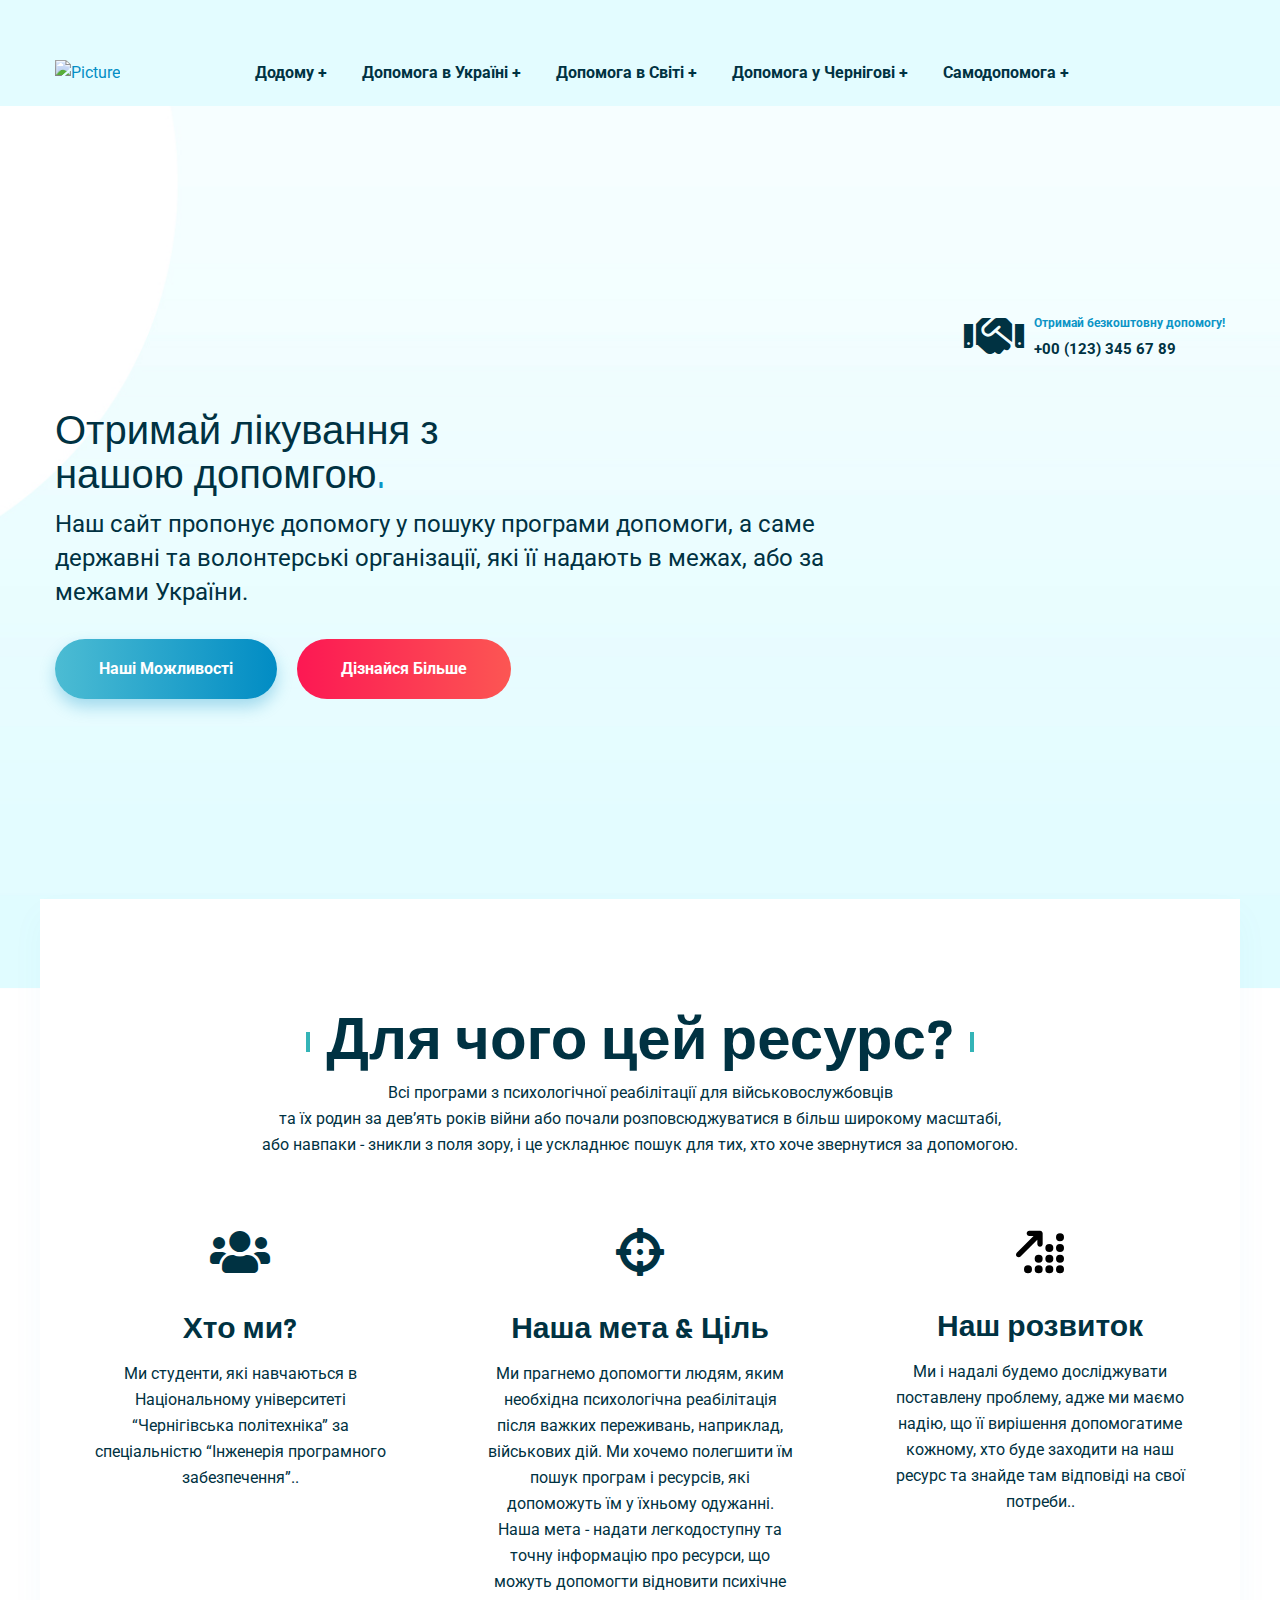
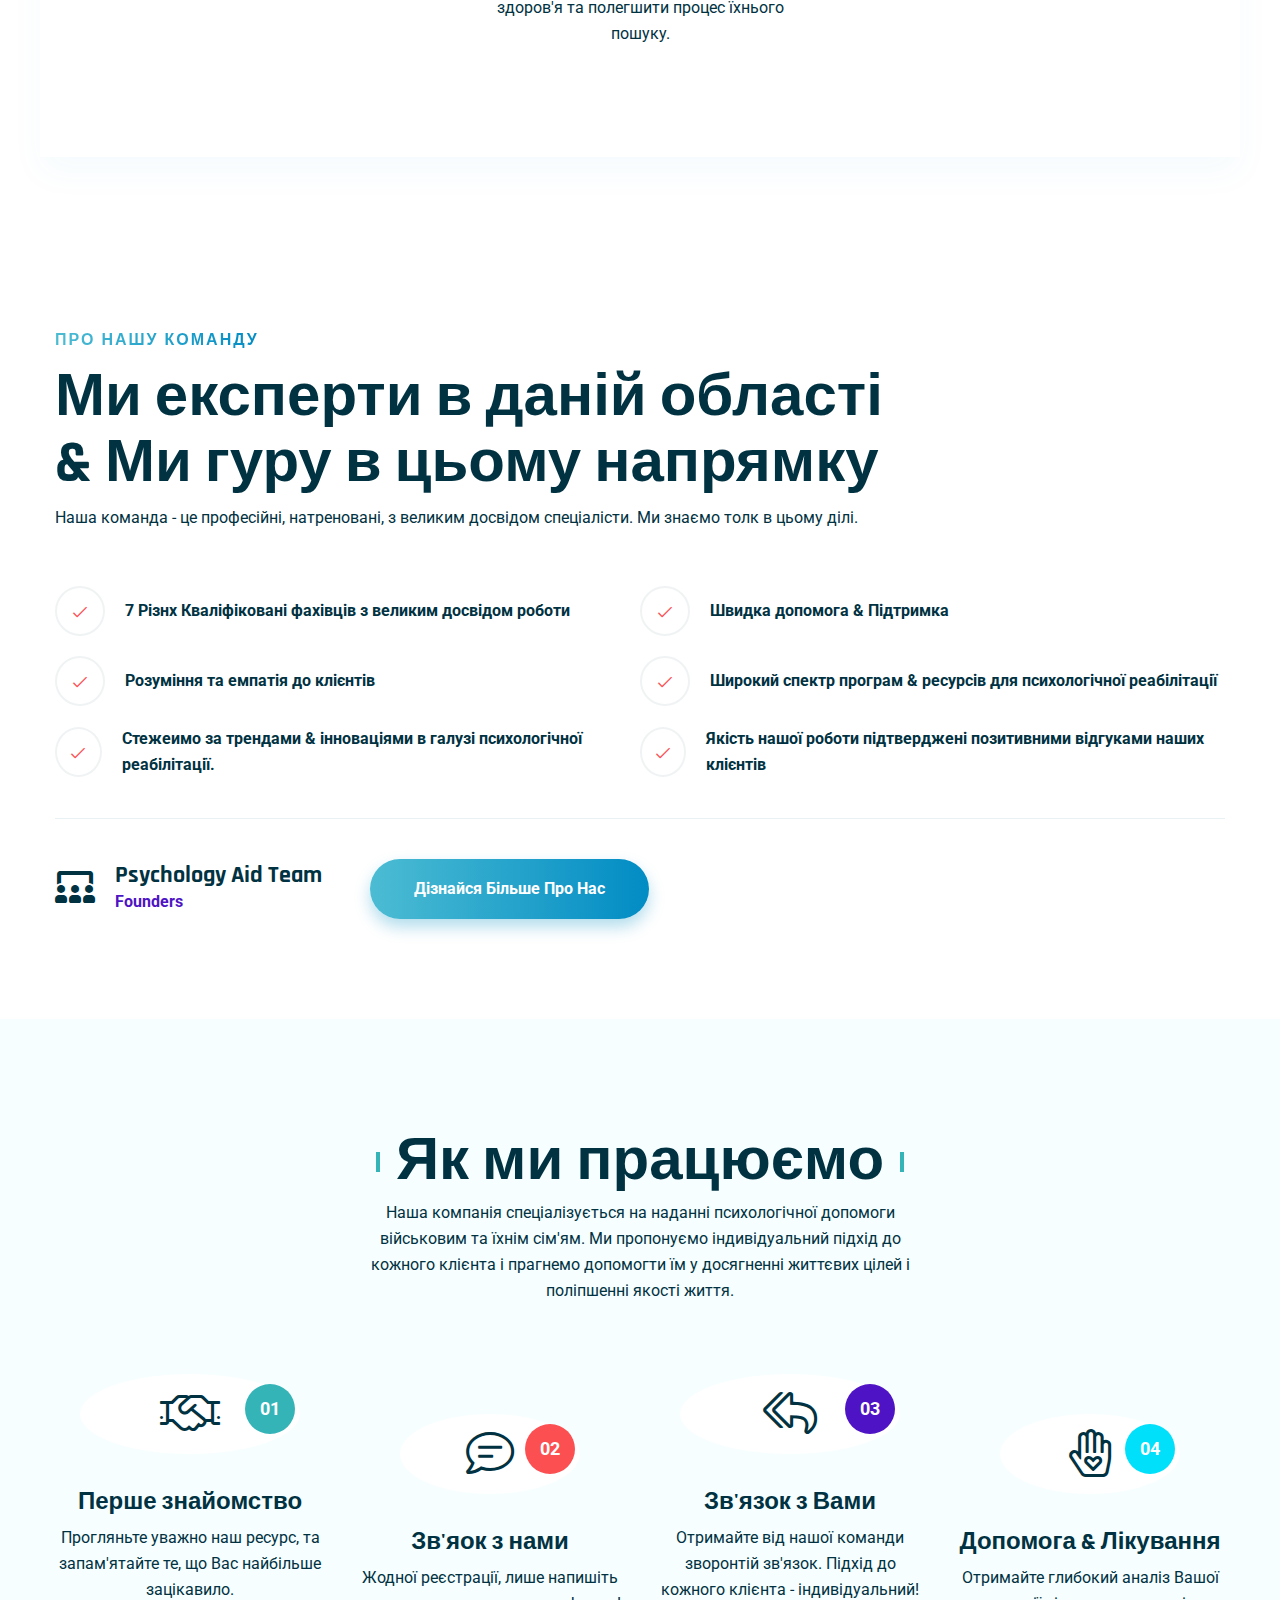
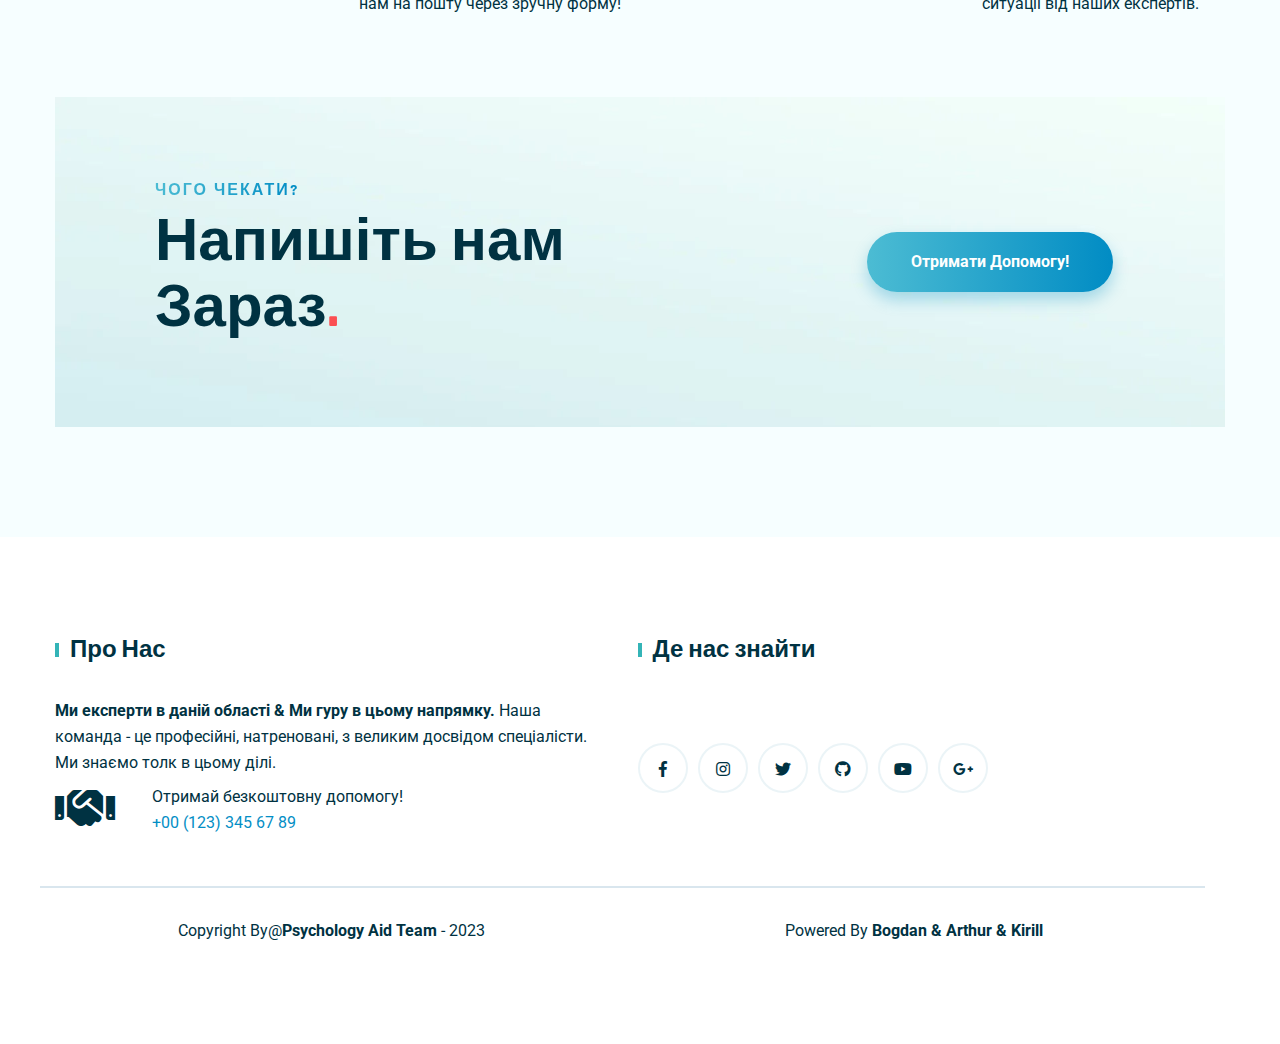
==== commit bc9be772: "Fix some issuses with colors" ====
--- a/index.html
+++ b/index.html
@@ -102,15 +102,13 @@
                             <li>
                                 <a href="/CivilEducation/index.html">Додому +</a>
                             </li>
-                            <li><a href="#">Text 1 goes here +</a>
+                            <li><a href="#">Допомога в Україні +</a>
                             </li>
-                            <li><a href="#">Text 2 goes here +</a>
+                            <li><a href="#">Допомога в Світі +</a>
                             </li>
-                            <li><a href="#">Text 3 goes here +</a>
+                            <li><a href="#">Допомога у Чернігові +</a>
                             </li>
-                            <li><a href="#">Text 4 goes here +</a>
-                            </li>
-                            <li><a href="#">Text 5 goes here +</a>
+                            <li><a href="#">Самодопомога +</a>
                             </li>
                         </ul>
                     </nav>
--- a/resources/static/assets/css/style.css
+++ b/resources/static/assets/css/style.css
@@ -271,6 +271,7 @@
 	position: absolute;
 	width: 100%;
 	z-index: 2;
+	background-color: #E3FCFF;
 }
 
 .header-top-info {
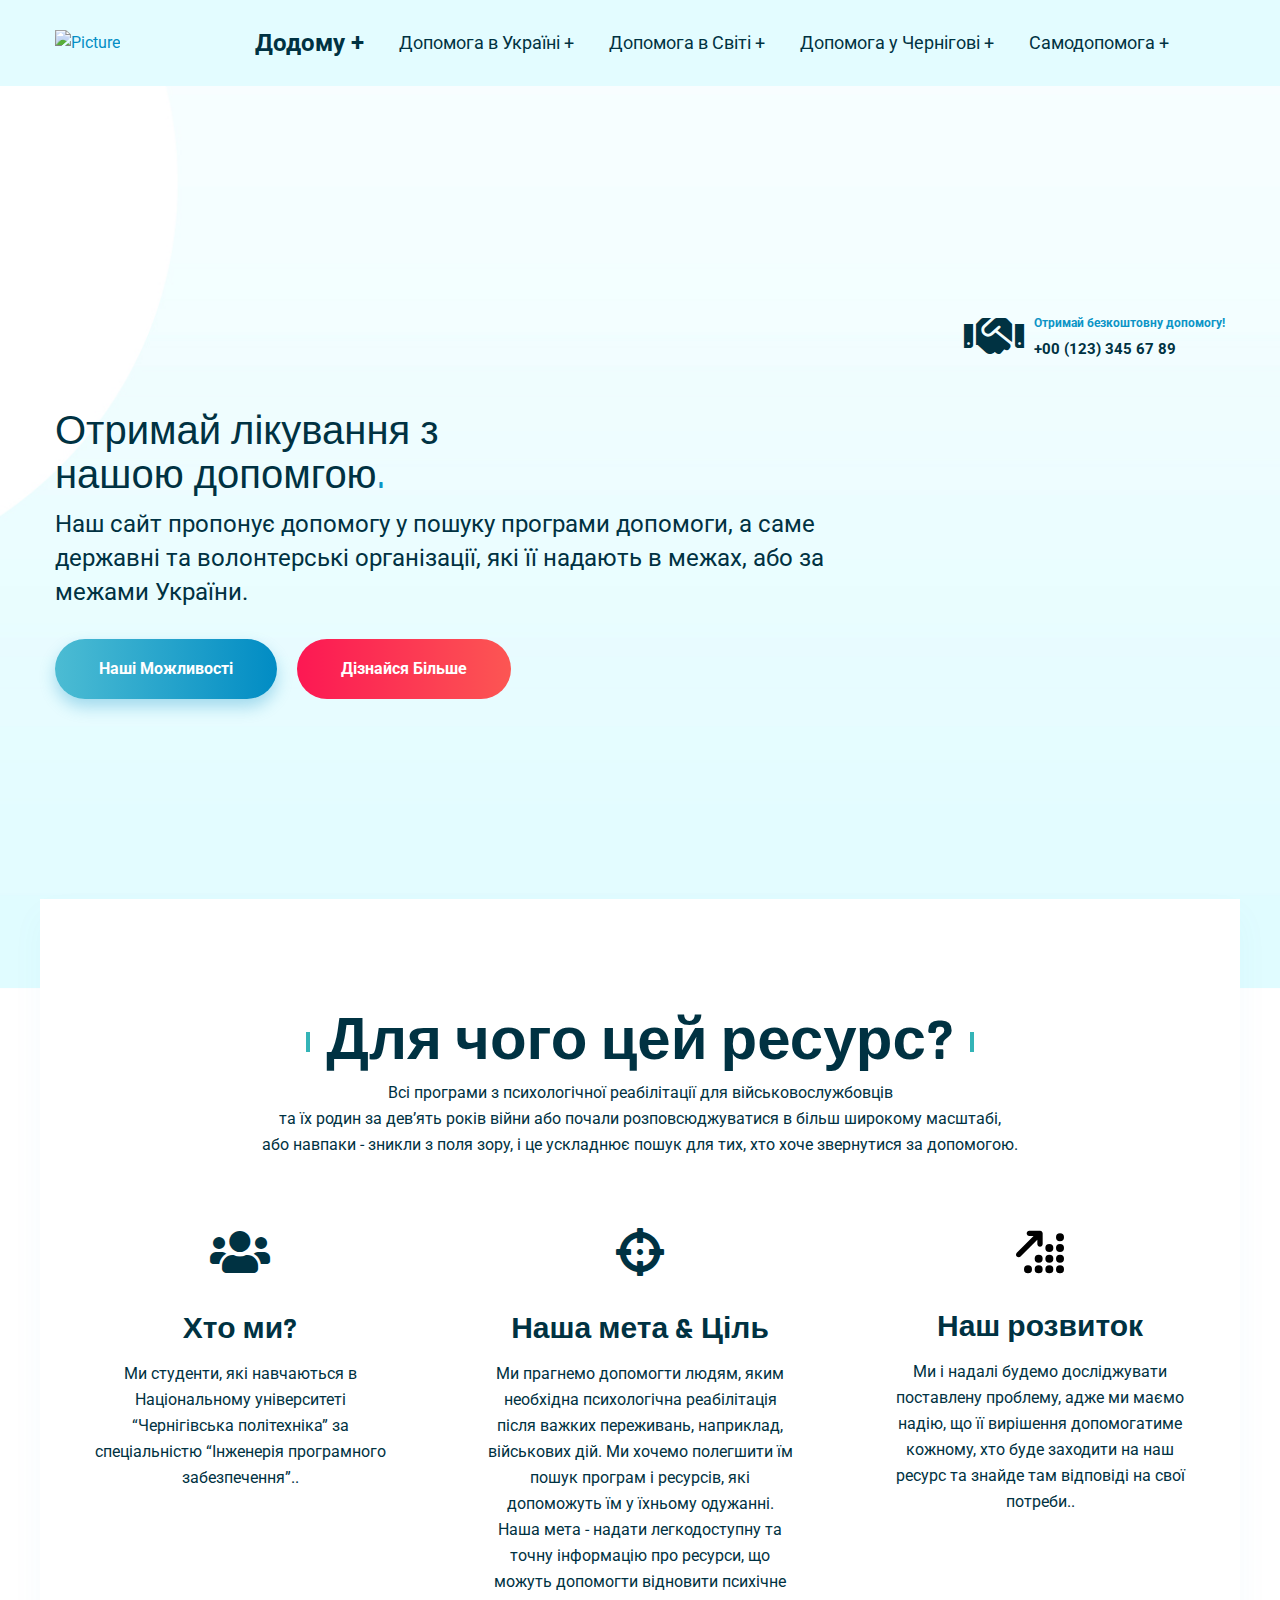
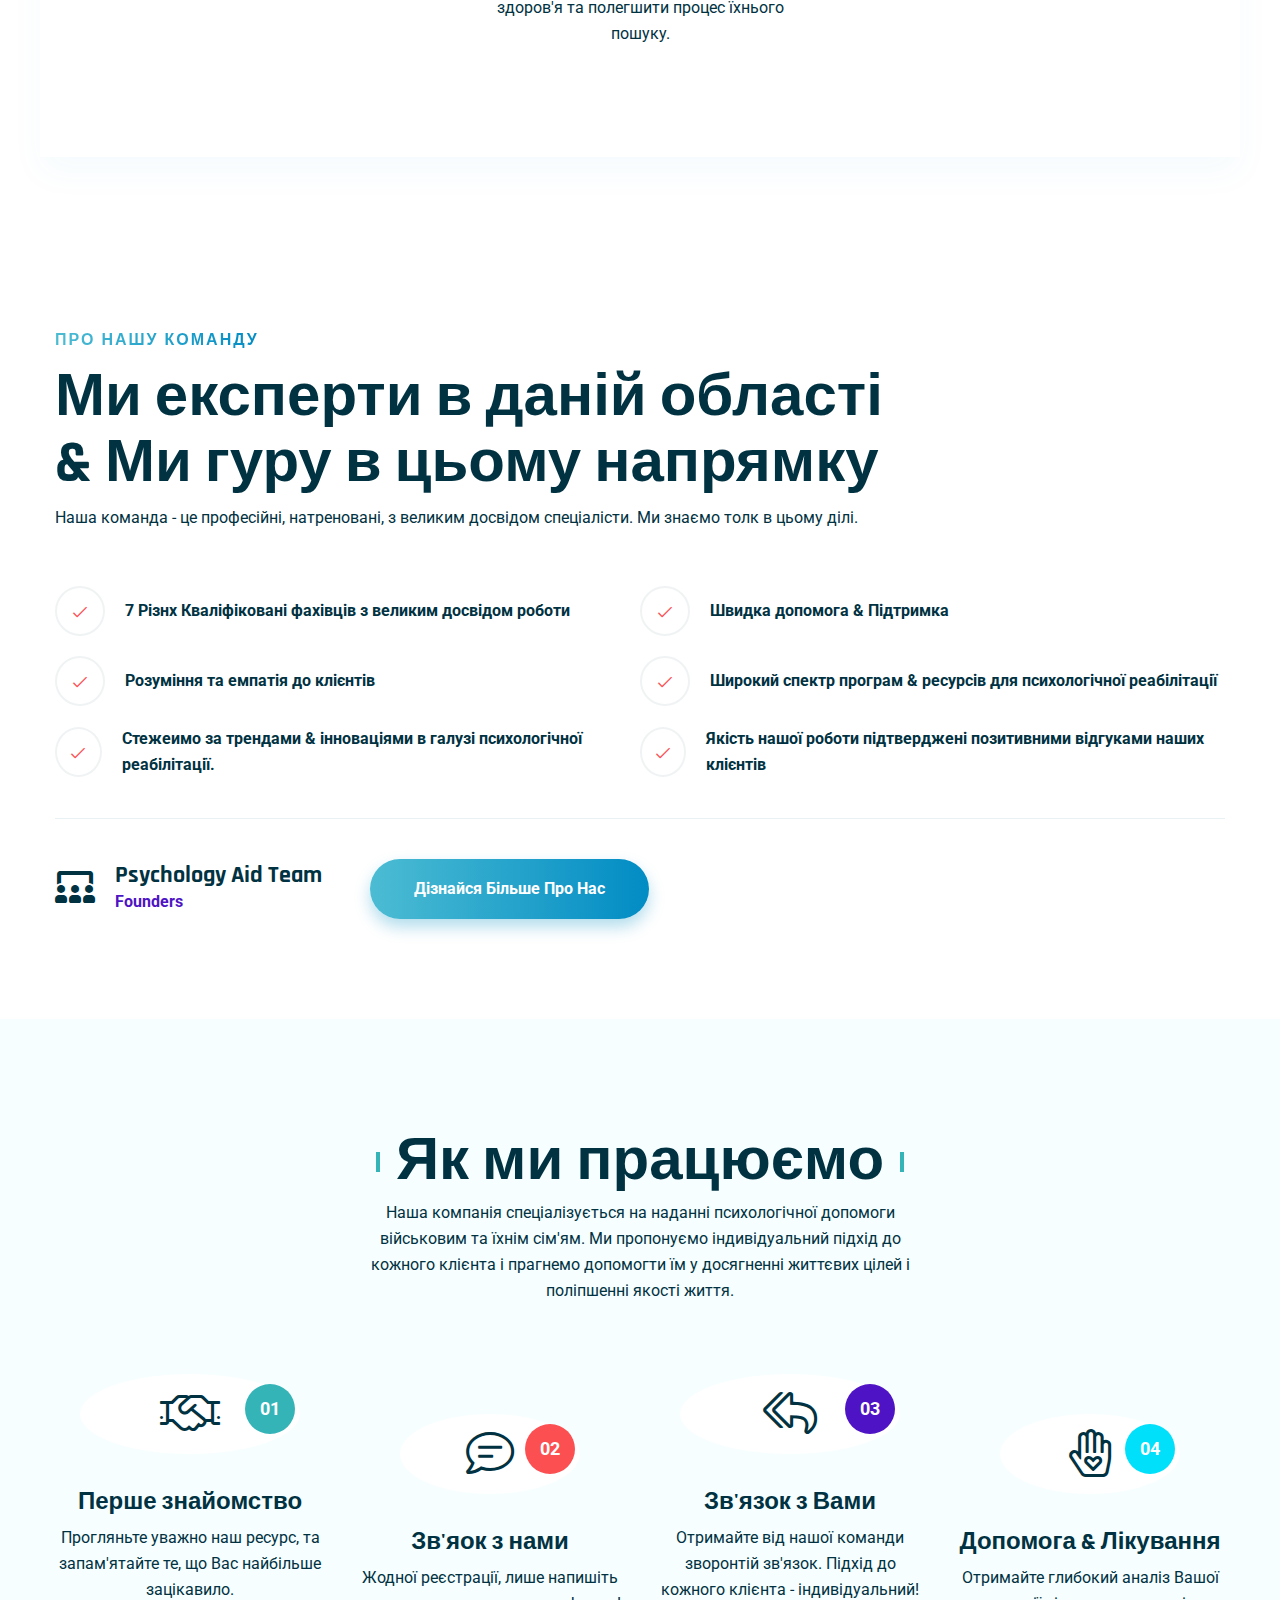
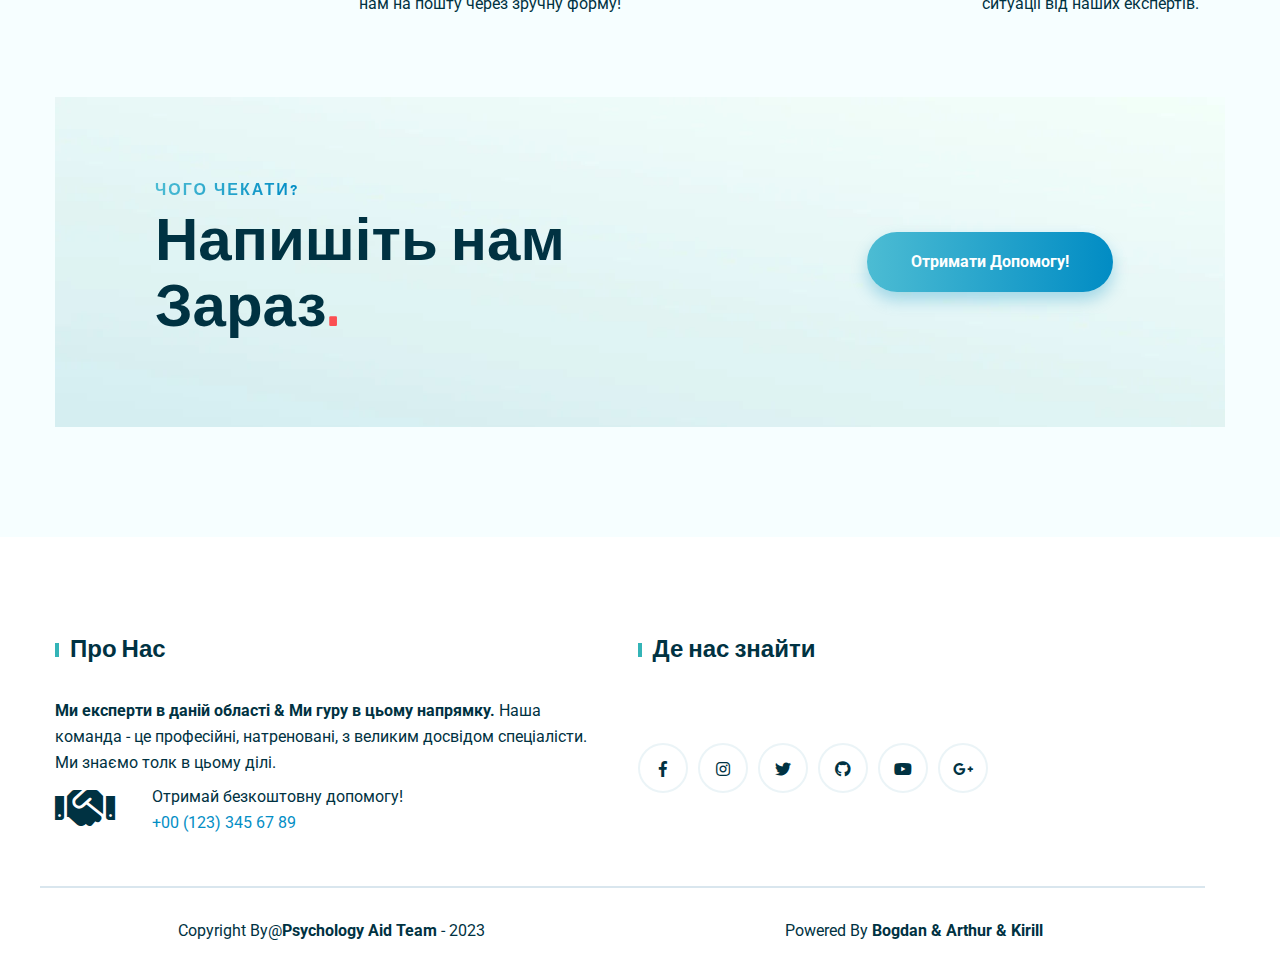
==== commit ea6fd584: "Fix issuses in header" ====
--- a/index.html
+++ b/index.html
@@ -91,7 +91,7 @@
         <div class="row align-items-center">
             <div class="col-xl-2 col-lg-3">
                 <a href="index.html" class="site-logo">
-                    <img src="resources/static/images/Logo.png" alt="Picture" style="max-width: 140px;">
+                    <img src="resources/static/images/Logo.png" alt="Picture" style="max-width: 140px;" >
                 </a>
                 <div class="mobile-menu"></div>
             </div>
@@ -100,15 +100,15 @@
                     <nav id="mobile-menu">
                         <ul>
                             <li>
-                                <a href="/CivilEducation/index.html">Додому +</a>
+                                <a href="/CivilEducation/index.html" style="font-size: 24px">Додому +</a>
                             </li>
-                            <li><a href="#">Допомога в Україні +</a>
+                            <li><a href="#" style="font-size: 18px; font-weight: 400">Допомога в Україні +</a>
                             </li>
-                            <li><a href="#">Допомога в Світі +</a>
+                            <li><a href="#" style="font-size: 18px; font-weight: 400">Допомога в Світі +</a>
                             </li>
-                            <li><a href="#">Допомога у Чернігові +</a>
+                            <li><a href="#" style="font-size: 18px; font-weight: 400">Допомога у Чернігові +</a>
                             </li>
-                            <li><a href="#">Самодопомога +</a>
+                            <li><a href="#" style="font-size: 18px; font-weight: 400">Самодопомога +</a>
                             </li>
                         </ul>
                     </nav>
@@ -466,7 +466,7 @@
 <!-- contact area end -->
 
 <!-- footer start -->
-<footer class="site-footer pt-100 pb-80">
+<footer class="site-footer pt-100 pb-10">
     <div class="container">
         <div class="row">
             <div class="col-xl-12 col-lg-12 pr-50">
--- a/resources/static/assets/css/style.css
+++ b/resources/static/assets/css/style.css
@@ -267,7 +267,8 @@
 }
 
 .site-header {
-	padding-top: 40px;
+	padding-top: 10px;
+	padding-bottom: 10px;
 	position: absolute;
 	width: 100%;
 	z-index: 2;
@@ -765,8 +766,6 @@
 }
 .site-header.sticky-on  {
 	background: #E3FCFF;
-	padding-top: 10px;
-	padding-bottom: 10px;
 }
 
 /* header-extra-info */
@@ -7288,3 +7287,4 @@
     font: bold 2em "Poppins", sans-serif;
   }
 }
+
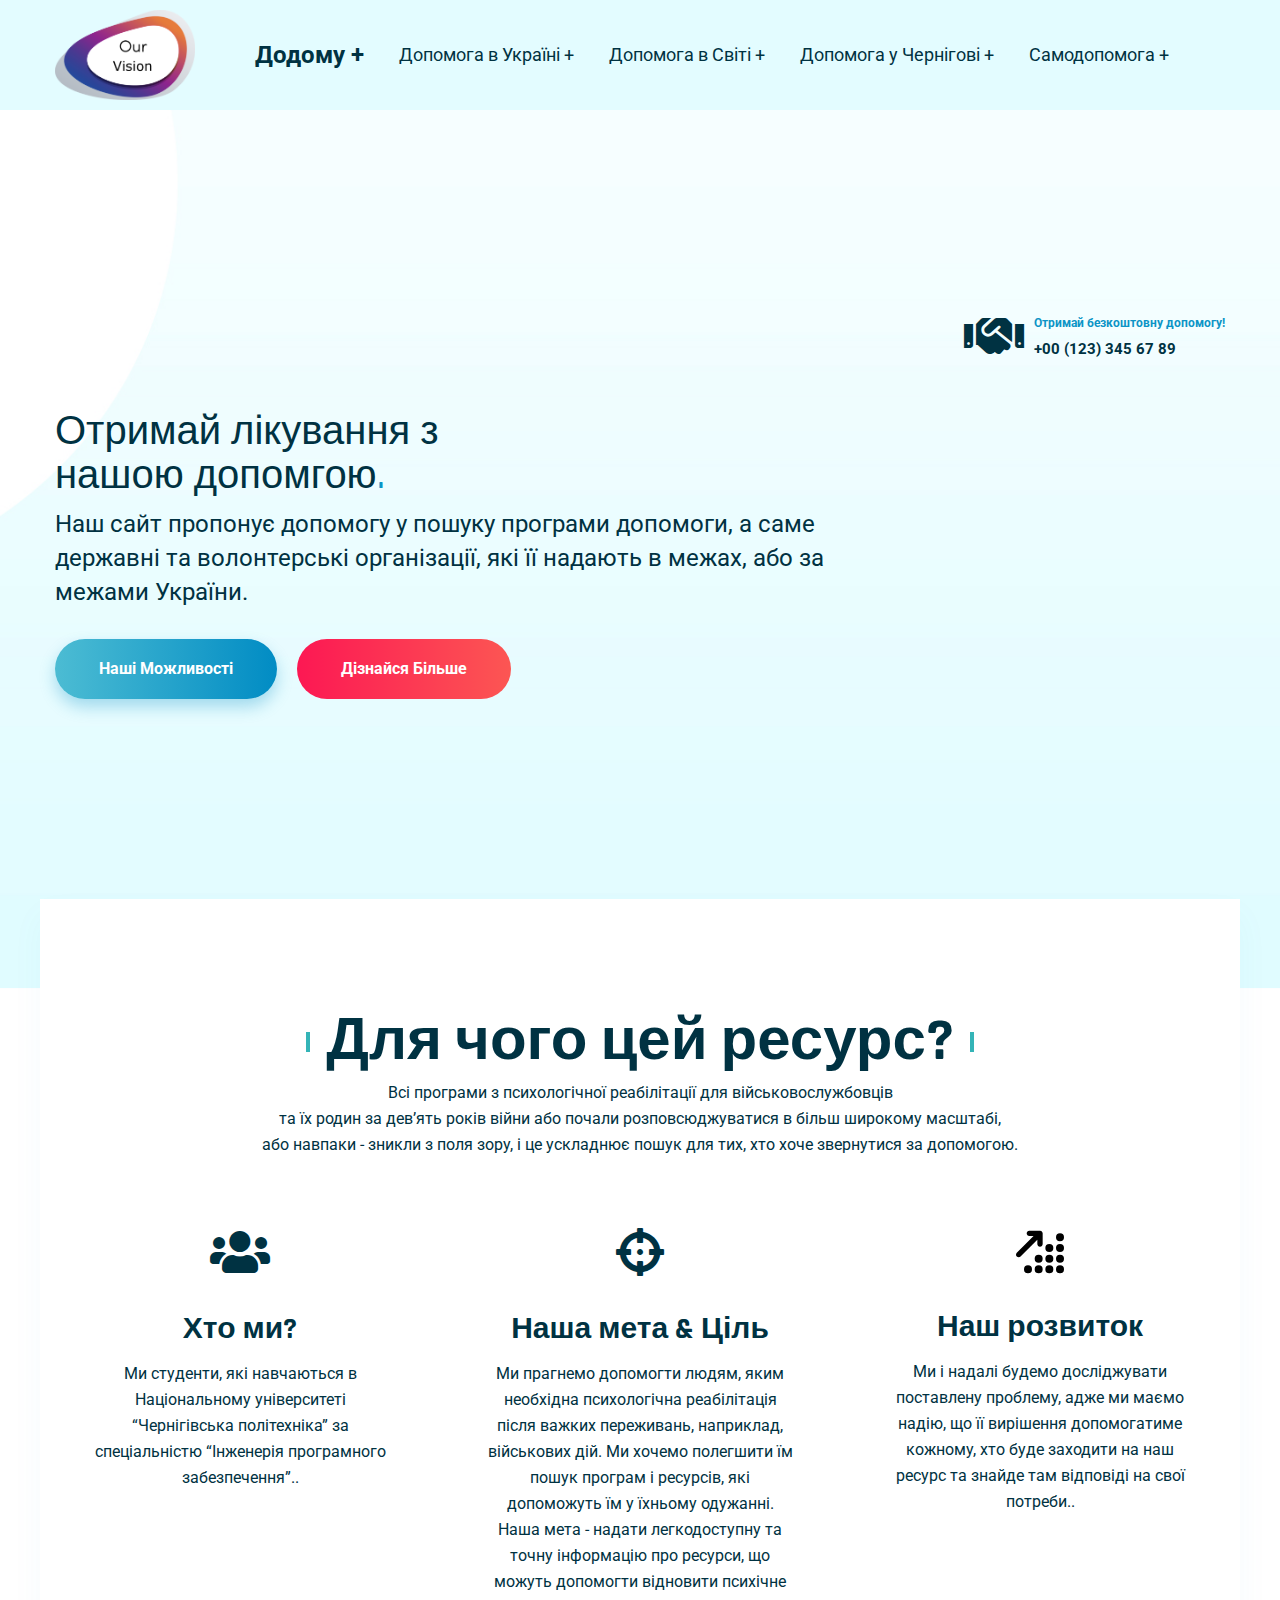
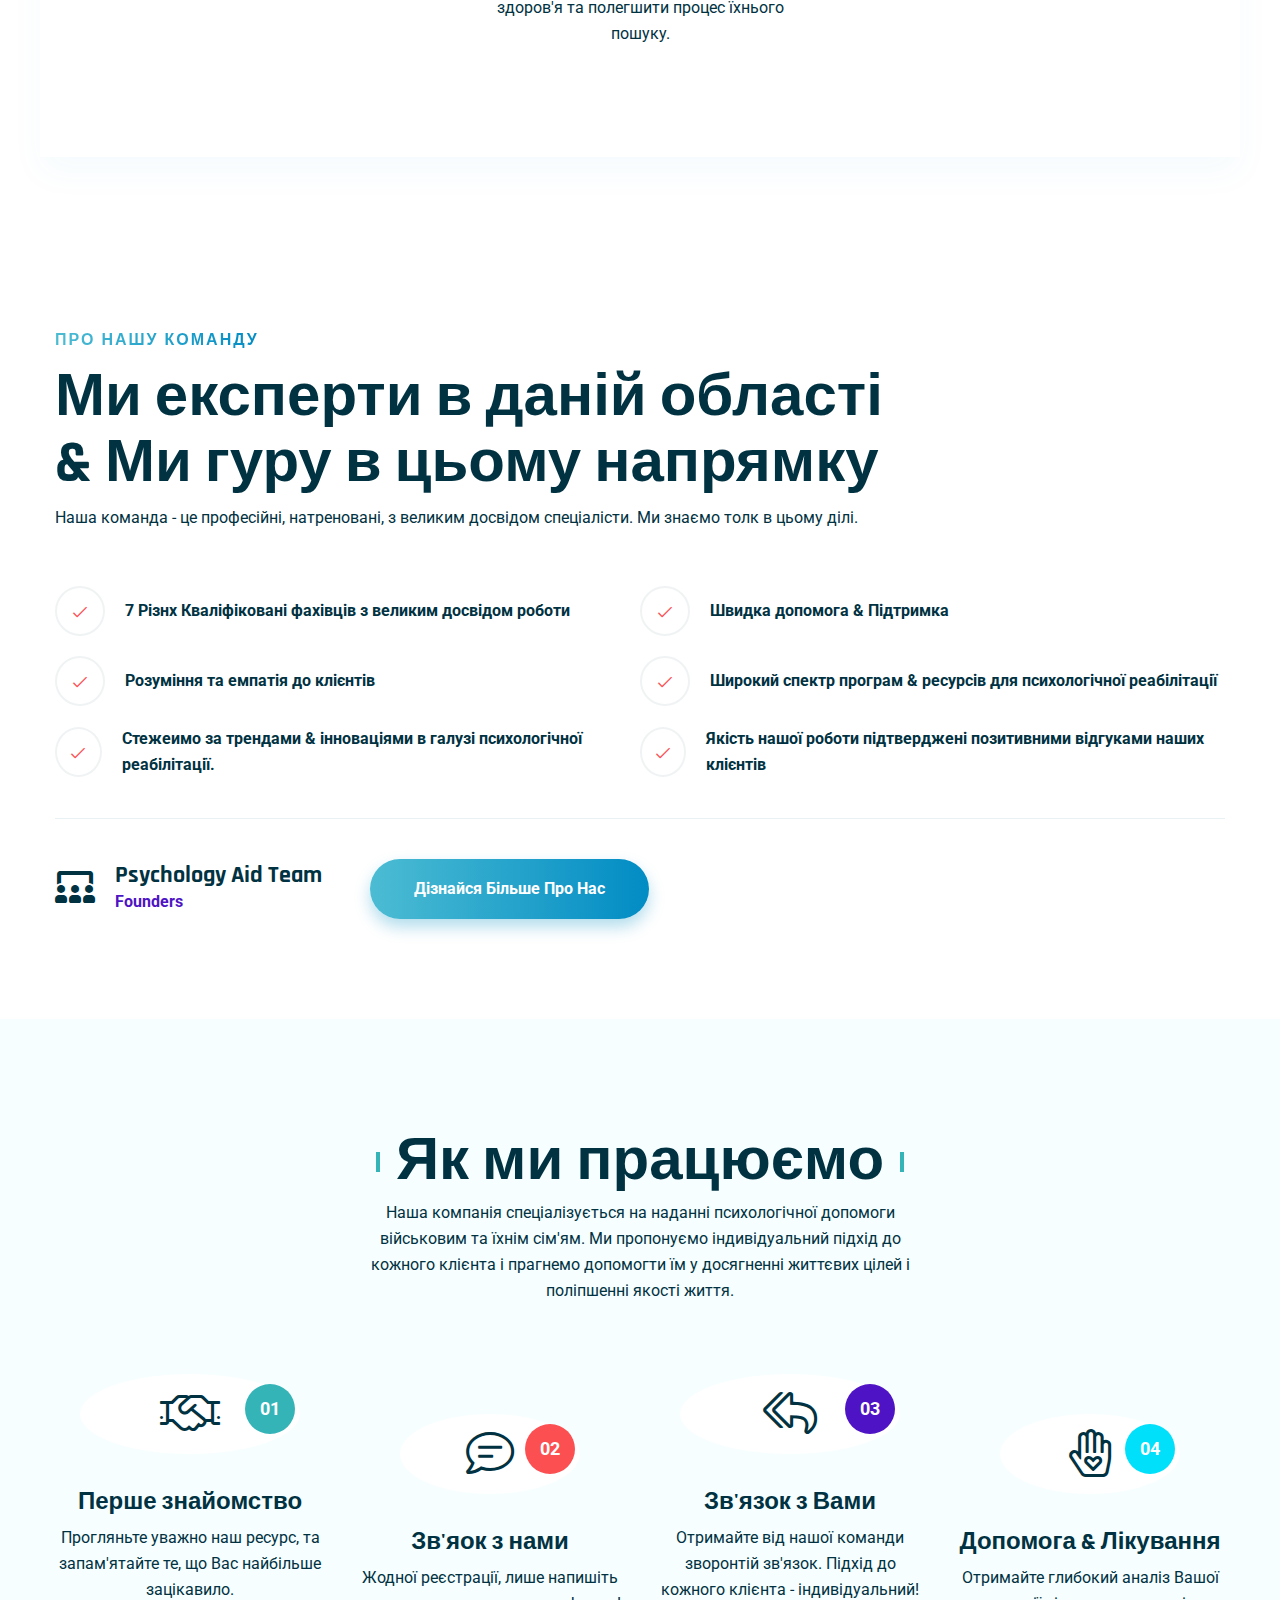
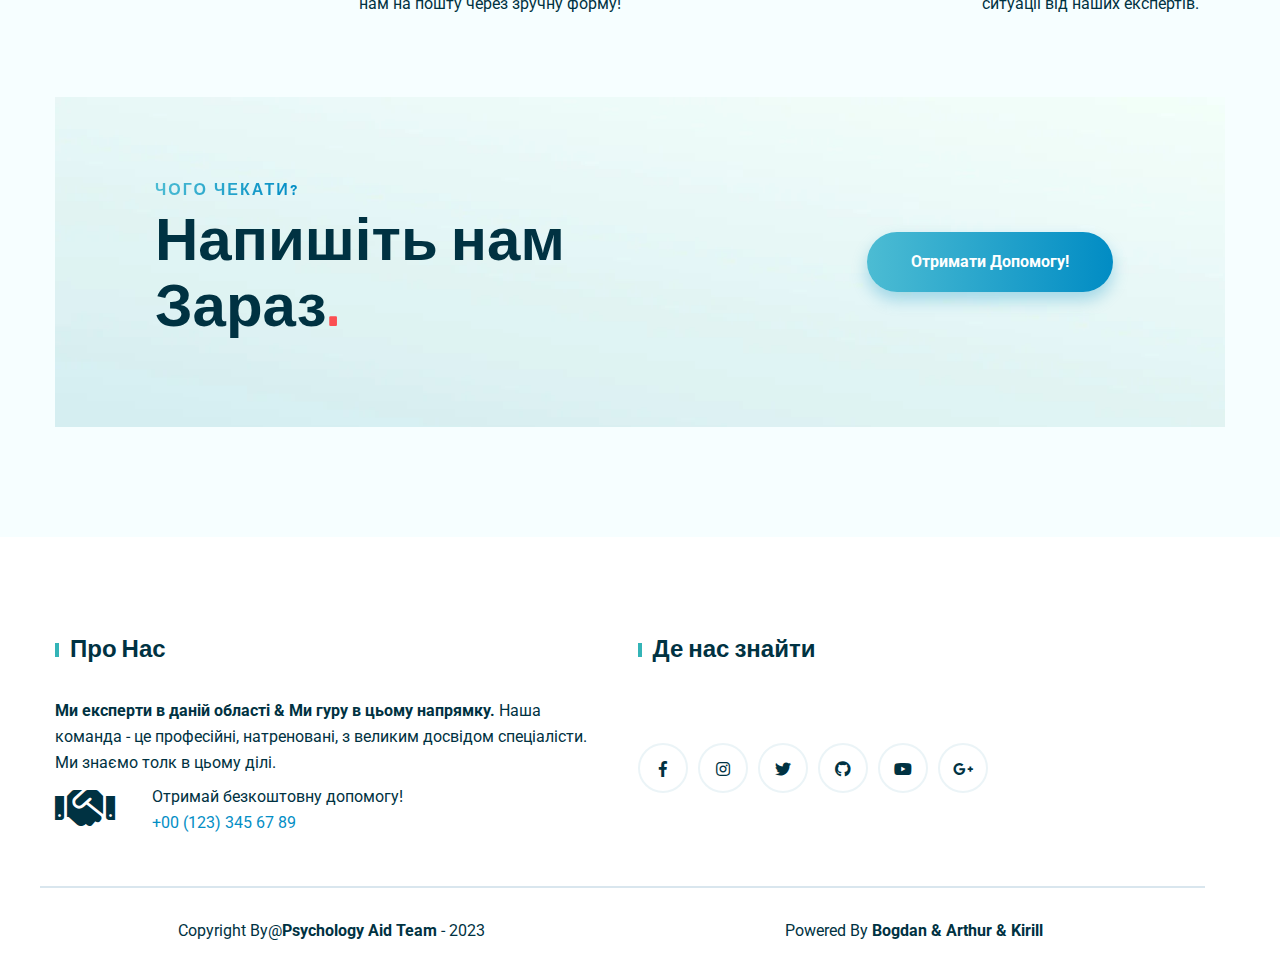
==== commit 81693578: "Add section for different help (In example its for Ukraine help)" ====
--- a/index.html
+++ b/index.html
@@ -91,7 +91,7 @@
         <div class="row align-items-center">
             <div class="col-xl-2 col-lg-3">
                 <a href="index.html" class="site-logo">
-                    <img src="resources/static/images/Logo.png" alt="Picture" style="max-width: 140px;" >
+                    <img src="resources/static/images/our_vision.png" alt="Picture" style="max-width: 140px;" >
                 </a>
                 <div class="mobile-menu"></div>
             </div>
@@ -102,13 +102,13 @@
                             <li>
                                 <a href="/CivilEducation/index.html" style="font-size: 24px">Додому +</a>
                             </li>
-                            <li><a href="#" style="font-size: 18px; font-weight: 400">Допомога в Україні +</a>
+                            <li><a href="resources/templates/generic_help.html" style="font-size: 18px; font-weight: 400">Допомога в Україні +</a>
                             </li>
-                            <li><a href="#" style="font-size: 18px; font-weight: 400">Допомога в Світі +</a>
+                            <li><a href="resources/templates/help_in_world.html" style="font-size: 18px; font-weight: 400">Допомога в Світі +</a>
                             </li>
-                            <li><a href="#" style="font-size: 18px; font-weight: 400">Допомога у Чернігові +</a>
+                            <li><a href="resources/templates/help_in_chernihiv.html" style="font-size: 18px; font-weight: 400">Допомога у Чернігові +</a>
                             </li>
-                            <li><a href="#" style="font-size: 18px; font-weight: 400">Самодопомога +</a>
+                            <li><a href="resources/templates/help_to_themself.html" style="font-size: 18px; font-weight: 400">Самодопомога +</a>
                             </li>
                         </ul>
                     </nav>
--- a/resources/static/assets/css/style.css
+++ b/resources/static/assets/css/style.css
@@ -5843,9 +5843,35 @@
 	transition: all 0.3s ease 0s;
 	width: 100%;
 }
-.portfolio-wrapper:hover .portfolio-image::before {
+
+.portfolio-image-red {
+	position: relative;
+}
+.portfolio-image-red::before {
+	background: linear-gradient(
+			90deg,
+			rgb(255, 24, 89) 0%,
+			rgb(140, 2, 2) 100%
+	);
+	content: "";
+	height: 100%;
+	left: 0;
+	opacity: 0;
+	position: absolute;
+	top: 0;
+	-webkit-transition: all 0.3s ease 0s;
+	transition: all 0.3s ease 0s;
+	width: 100%;
+}
+
+.portfolio-wrapper:hover .portfolio-image::before{
 	opacity: 0.8;
 }
+
+.portfolio-wrapper:hover .portfolio-image-red::before{
+	opacity: 0.8;
+}
+
 .view-icon a {
 	color: #fff;
 	display: inline-block;
